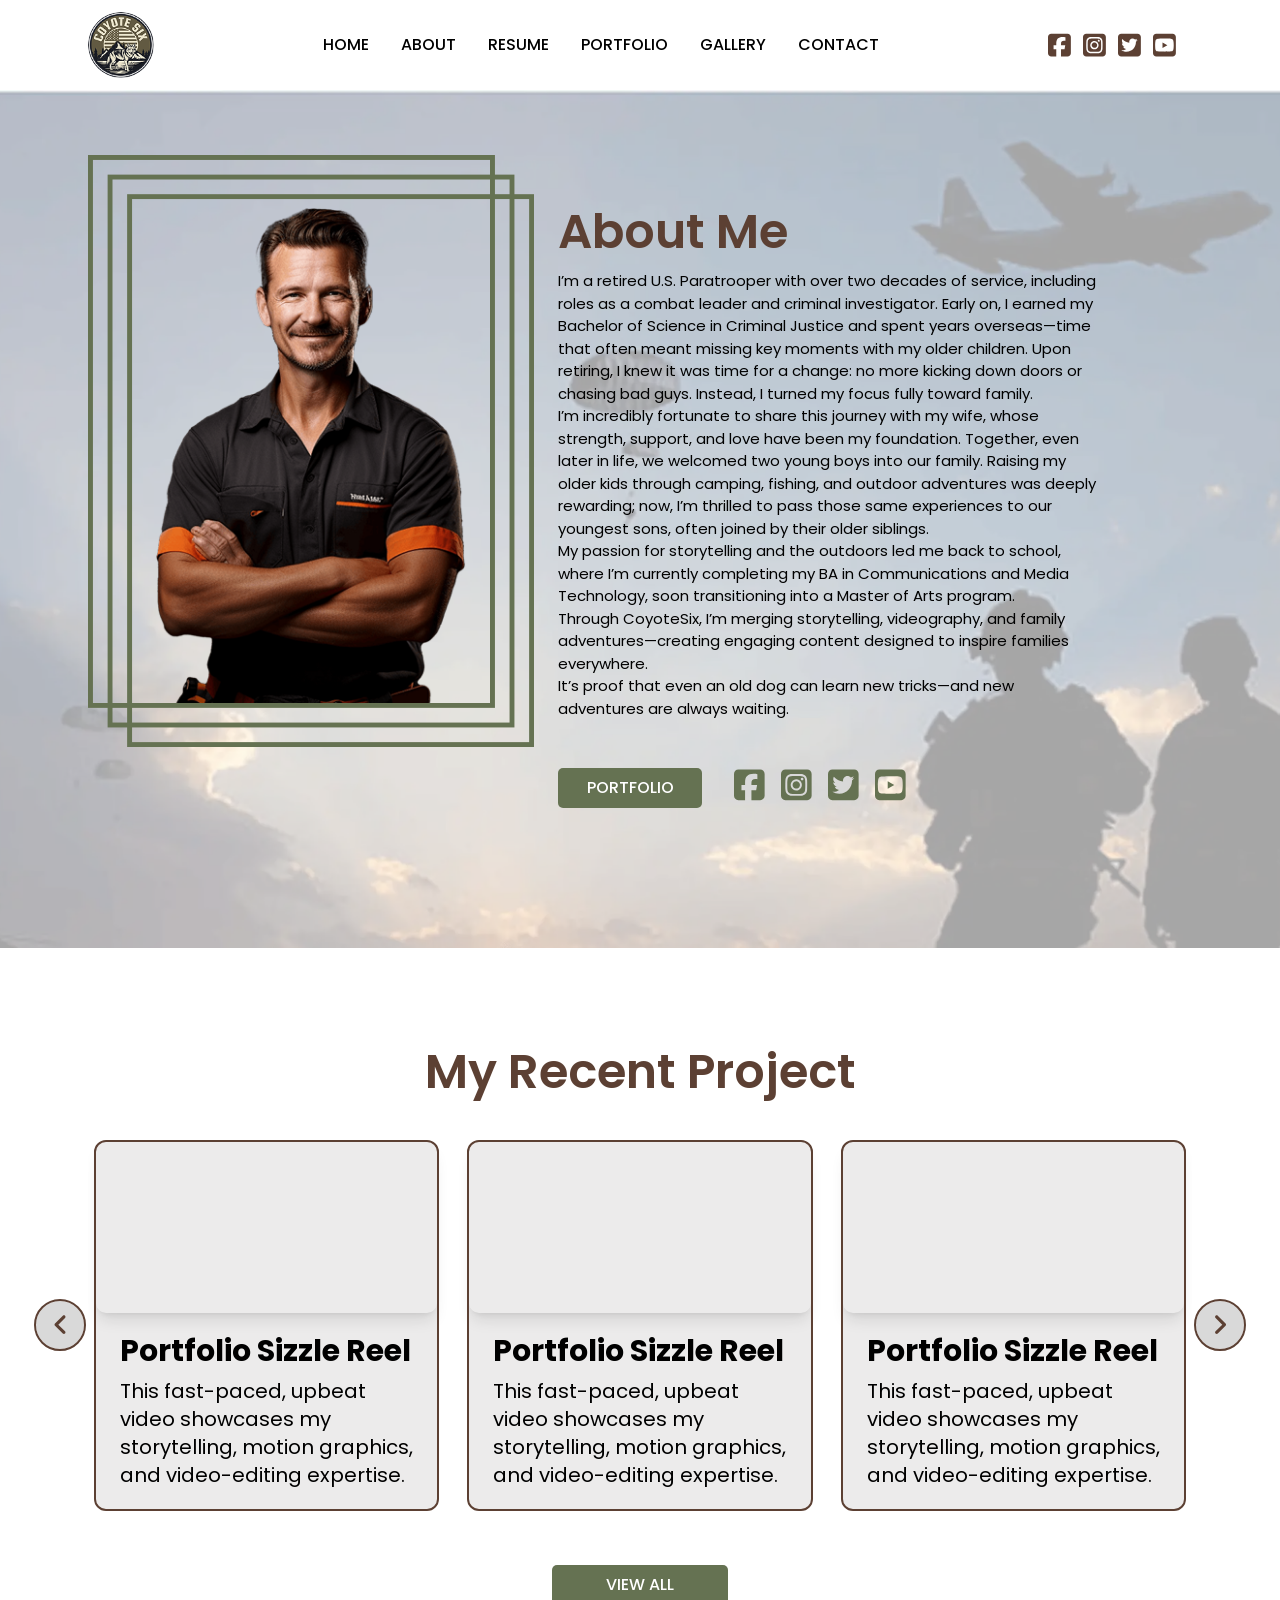
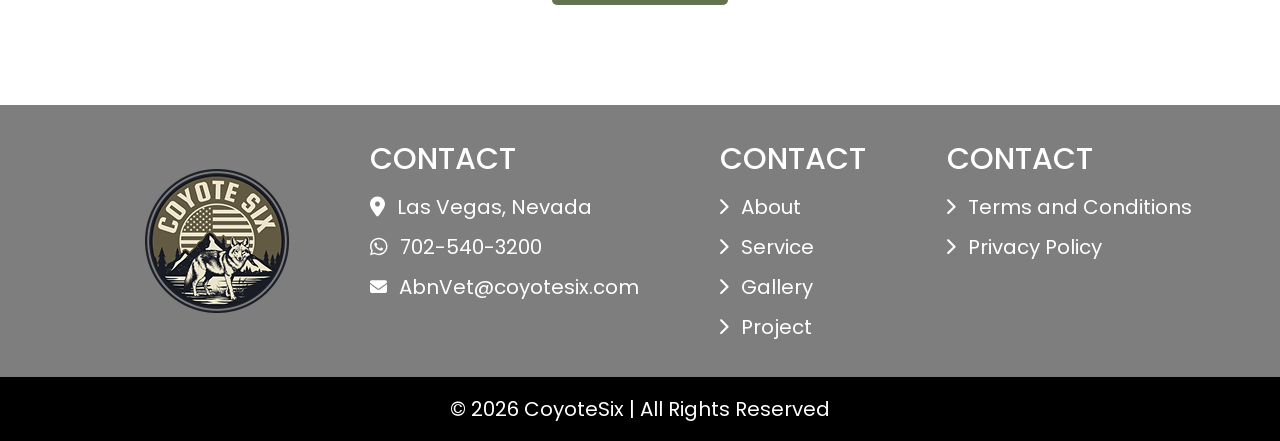
==== src/about.html @ 7cf1e0df "first commit" ====
<!DOCTYPE html>
<html lang="en" data-theme="light" class="scroll-smooth">
  <head>
    <meta charset="UTF-8" />
    <meta name="viewport" content="width=device-width, initial-scale=1.0" />
    <title>CoyoteSix | About Us</title>
    <link rel="shortcut icon" href="./img/favicon.ico" type="image/x-icon" />

    <!-- google font  -->
    <link rel="preconnect" href="https://fonts.googleapis.com" />
    <link rel="preconnect" href="https://fonts.gstatic.com" crossorigin />
    <link
      href="https://fonts.googleapis.com/css2?family=Poppins:ital,wght@0,100;0,200;0,300;0,400;0,500;0,600;0,700;0,800;0,900;1,100;1,200;1,300;1,400;1,500;1,600;1,700;1,800;1,900&display=swap"
      rel="stylesheet"
    />
    <!-- Swiper CSS -->
    <link
      rel="stylesheet"
      href="https://cdn.jsdelivr.net/npm/swiper@11/swiper-bundle.min.css"
    />
    <link rel="stylesheet" href="./css/style.min.css" />
  </head>

  <body class="font-poppins text-black">
    <!-- header start -->
    <header class="bg-white/10">
      <nav
        class="container mx-auto flex items-center justify-between px-4 lg:px-12 py-3"
      >
        <!-- Logo -->
        <a href="./index.html" class="flex-shrink-0">
          <img
            src="./img/header-logo.png"
            alt="Logo"
            class="max-w-14 max-h-14 md:max-h-16.5 md:max-w-16.5 rounded-full"
          />
        </a>

        <!-- Navigation Links -->
        <div id="nav-links" class="hidden md:flex space-x-8">
          <a
            href="./index.html"
            class="text-black hover:text-primary font-medium uppercase"
            >Home</a
          >
          <a
            href="./about.html"
            class="text-black hover:text-primary font-medium uppercase"
            >About</a
          >
          <a
            href="./resume.html"
            class="text-black hover:text-primary font-medium uppercase"
            >Resume</a
          >
          <a
            href="./portfolio.html"
            class="text-black hover:text-primary font-medium uppercase"
            >Portfolio</a
          >
          <a
            href="#"
            class="text-black hover:text-primary font-medium uppercase"
            >Gallery</a
          >
          <a
            href="./contact.html"
            class="text-black hover:text-primary font-medium uppercase"
            >Contact</a
          >
        </div>

        <!-- Social Icons + Hamburger -->
        <div class="flex items-center space-x-4">
          <!-- Social Icons (hidden on mobile) -->
          <div class="hidden md:flex space-x-3">
            <a href="#" class="hover:animate-bounce-top">
              <img
                src="./img/facebook-header.svg"
                alt="Facebook"
                class="w-[23px]"
              />
            </a>
            <a href="#" class="hover:animate-bounce-top">
              <img
                src="./img/instagram-header.svg"
                alt="Instagram"
                class="w-[23px]"
              />
            </a>
            <a href="#" class="hover:animate-bounce-top">
              <img
                src="./img/twitter-header.svg"
                alt="Twitter"
                class="w-[23px]"
              />
            </a>
            <a href="#" class="hover:animate-bounce-top">
              <img
                src="./img/youtube-header.svg"
                alt="YouTube"
                class="w-[23px]"
              />
            </a>
          </div>

          <!-- Hamburger Menu Button -->
          <button
            id="hamburger-button"
            class="md:hidden text-gray-700 focus:outline-none"
          >
            <svg
              class="w-7 h-7"
              fill="none"
              stroke="currentColor"
              viewBox="0 0 24 24"
            >
              <path
                stroke-linecap="round"
                stroke-linejoin="round"
                stroke-width="2"
                d="M4 6h16M4 12h16m-7 6h7"
              />
            </svg>
          </button>
        </div>
      </nav>

      <!-- Mobile Menu -->
      <div
        id="mobile-menu"
        class="hidden md:hidden flex flex-col items-center bg-white shadow-md py-4 space-y-4"
      >
        <a
          href="./index.html"
          class="text-black hover:text-primary font-medium uppercase text-base"
          >Home</a
        >
        <a
          href="./about.html"
          class="text-black hover:text-primary font-medium uppercase text-base"
          >About</a
        >
        <a
          href="./resume.html"
          class="text-black hover:text-primary font-medium uppercase text-base"
          >Resume</a
        >
        <a
          href="./portfolio.html"
          class="text-black hover:text-primary font-medium uppercase text-base"
          >Portfolio</a
        >
        <a
          href="#"
          class="text-black hover:text-primary font-medium uppercase text-base"
          >Gallery</a
        >
        <a
          href="./contact.html"
          class="text-black hover:text-primary font-medium uppercase text-base"
          >Contact</a
        >
      </div>
    </header>
    <!-- header end -->
    <main>
      <!-- About me start  -->
      <section
        class="about-bg bg-cover bg-no-repeat bg-bottom relative pt-[118px] lg:pb-[140px] pb-20"
      >
        <div class="container px-4 xl:px-12 mx-auto">
          <div class="grid grid-cols-1 lg:grid-cols-12 lg:gap-6 gap-y-20">
            <div class="col-span-1 lg:col-span-5">
              <div class="text-center relative">
                <img
                  src="./img/user-image-one.png"
                  alt="user-image-one"
                  class="max-w-full mx-auto 2xl:w-auto xl:w-[310px] lg:w-[250px] w-[200px]"
                />
                <div class="absolute left-0 right-0 mx-auto -bottom-[8.5%]">
                  <img
                    src="img/frame.png"
                    alt="frame"
                    class="max-w-full mx-auto lg:w-auto w-[285px]"
                  />
                </div>
              </div>
            </div>
            <div class="col-span-1 lg:col-span-6">
              <div class="">
                <h2 class="text-primary text-3xl md:text-5xl font-semibold">
                  About Me
                </h2>
                <p class="mt-3.5 text-black text-[15px] font-normal">
                  I’m a retired U.S. Paratrooper with over two decades of
                  service, including roles as a combat leader and criminal
                  investigator. Early on, I earned my Bachelor of Science in
                  Criminal Justice and spent years overseas—time that often
                  meant missing key moments with my older children. Upon
                  retiring, I knew it was time for a change: no more kicking
                  down doors or chasing bad guys. Instead, I turned my focus
                  fully toward family. <br />
                  I’m incredibly fortunate to share this journey with my wife,
                  whose strength, support, and love have been my foundation.
                  Together, even later in life, we welcomed two young boys into
                  our family. Raising my older kids through camping, fishing,
                  and outdoor adventures was deeply rewarding; now, I’m thrilled
                  to pass those same experiences to our youngest sons, often
                  joined by their older siblings. <br />
                  My passion for storytelling and the outdoors led me back to
                  school, where I’m currently completing my BA in Communications
                  and Media Technology, soon transitioning into a Master of Arts
                  program. Through CoyoteSix, I’m merging storytelling,
                  videography, and family adventures—creating engaging content
                  designed to inspire families everywhere. <br />
                  It’s proof that even an old dog can learn new tricks—and new
                  adventures are always waiting.
                </p>
                <div class="flex flex-row flex-wrap gap-8 items-center mt-12">
                  <a
                    href=""
                    class="w-36 max-w-auto bg-secondary rounded-[5px] px-4 py-2 text-white text-base font-medium uppercase text-center hover:shadow-[5px_5px_10px_0px_rgba(0,0,0,0.10)] hover:translate-y-0.5 transform transition-all duration-200"
                    >PORTFOLIO</a
                  >
                  <ul class="flex flex-row flex-wrap gap-4">
                    <li>
                      <a
                        href=""
                        target="_blank"
                        class="inline-block hover:translate-y-0.5 transform transition-all duration-200 hover:shadow-[5px_5px_10px_0px_rgba(0,0,0,0.10)]"
                        ><img
                          src="./img/facebook.svg"
                          alt="facebook"
                          class="max-w-full"
                      /></a>
                    </li>
                    <li>
                      <a
                        href="https://www.instagram.com/coyotesixmedia/"
                        target="_blank"
                        class="inline-block hover:translate-y-0.5 transform transition-all duration-200 hover:shadow-[5px_5px_10px_0px_rgba(0,0,0,0.10)]"
                        ><img
                          src="./img/instagram.svg"
                          alt="instagram"
                          class="max-w-full"
                      /></a>
                    </li>
                    <li>
                      <a
                        href=""
                        target="_blank"
                        class="inline-block hover:translate-y-0.5 transform transition-all duration-200 hover:shadow-[5px_5px_10px_0px_rgba(0,0,0,0.10)]"
                        ><img
                          src="./img/twitter.svg"
                          alt="twitter"
                          class="max-w-full"
                      /></a>
                    </li>
                    <li>
                      <a
                        href="https://www.youtube.com/@CoyoteSix"
                        target="_blank"
                        class="inline-block hover:translate-y-0.5 transform transition-all duration-200 hover:shadow-[5px_5px_10px_0px_rgba(0,0,0,0.10)]"
                        ><img
                          src="./img/youtube.svg"
                          alt="youtube"
                          class="max-w-full"
                      /></a>
                    </li>
                  </ul>
                </div>
              </div>
            </div>
          </div>
        </div>
      </section>
      <!-- About me end -->
      <!-- Portfolio start  -->
      <section class="Portfolio md:py-[100px] py-20">
        <div class="container mx-auto px-4 xl:px-12">
          <div class="text-center">
            <h2
              class="text-primary text-3xl md:text-5xl font-semibold text-center"
            >
              My Recent Project
            </h2>
          </div>

          <!-- Swiper Container -->
          <div class="relative w-full mx-auto mt-9.5">
            <!-- Custom Navigation Buttons -->
            <div
              class="absolute top-1/2 -translate-y-1/2 -left-3 md:-left-13 sm:-left-16 z-10 w-12 h-12 flex items-center justify-center rounded-full bg-[#D9D9D9] outline-2 outline-primary cursor-pointer transition-all transform hover:-translate-y-[calc(50%+3px)]"
              role="button"
              aria-label="Previous slide"
              id="custom-prev-button"
            >
              <img src="./img/left-arrow.svg" alt="arrow" />
            </div>
            <div
              class="absolute top-1/2 -translate-y-1/2 -right-3 md:-right-13 sm:-right-16 z-10 w-12 h-12 flex items-center justify-center rounded-full bg-[#D9D9D9] outline-2 outline-primary cursor-pointer transition-all transform hover:-translate-y-[calc(50%+3px)]"
              role="button"
              aria-label="Next slide"
              id="custom-next-button"
            >
              <img src="./img/right-arrow.svg" alt="arrow" />
            </div>
            <!-- Slider Main Container -->
            <div class="swiper">
              <div class="swiper-wrapper">
                <div class="swiper-slide p-2">
                  <div
                    class="bg-stone-700/10 rounded-[10px] outline-2 outline-primary"
                  >
                    <div
                      class="md:aspect-[calc(4*3+1)/6.5] aspect-[calc(4*3+1)/9.5]"
                    >
                      <iframe
                        src="https://www.youtube.com/embed/5kjWh8lBxC4?si=tQDMdbc8UdKEcAkL"
                        title="YouTube video player"
                        frameborder="0"
                        loading="lazy"
                        allow="accelerometer; autoplay; clipboard-write; encrypted-media; gyroscope; picture-in-picture; web-share"
                        referrerpolicy="strict-origin-when-cross-origin"
                        allowfullscreen
                        class="w-full h-full rounded-[10px] shadow-lg"
                      ></iframe>
                    </div>
                    <div class="py-5 px-4 lg:px-6">
                      <h2 class="text-black text-xl md:text-3xl font-bold mb-2">
                        Portfolio Sizzle Reel
                      </h2>
                      <p class="text-black text-base md:text-xl font-normal">
                        This fast-paced, upbeat video showcases my storytelling,
                        motion graphics, and video-editing expertise.
                      </p>
                    </div>
                  </div>
                </div>
                <div class="swiper-slide p-2">
                  <div
                    class="bg-stone-700/10 rounded-[10px] outline-2 outline-primary"
                  >
                    <div
                      class="md:aspect-[calc(4*3+1)/6.5] aspect-[calc(4*3+1)/9.5]"
                    >
                      <iframe
                        src="https://www.youtube.com/embed/5kjWh8lBxC4?si=tQDMdbc8UdKEcAkL"
                        title="YouTube video player"
                        frameborder="0"
                        loading="lazy"
                        allow="accelerometer; autoplay; clipboard-write; encrypted-media; gyroscope; picture-in-picture; web-share"
                        referrerpolicy="strict-origin-when-cross-origin"
                        allowfullscreen
                        class="w-full h-full rounded-[10px] shadow-lg"
                      ></iframe>
                    </div>
                    <div class="py-5 px-4 lg:px-6">
                      <h2 class="text-black text-xl md:text-3xl font-bold mb-2">
                        Portfolio Sizzle Reel
                      </h2>
                      <p class="text-black text-base md:text-xl font-normal">
                        This fast-paced, upbeat video showcases my storytelling,
                        motion graphics, and video-editing expertise.
                      </p>
                    </div>
                  </div>
                </div>
                <div class="swiper-slide p-2">
                  <div
                    class="bg-stone-700/10 rounded-[10px] outline-2 outline-primary"
                  >
                    <div
                      class="md:aspect-[calc(4*3+1)/6.5] aspect-[calc(4*3+1)/9.5]"
                    >
                      <iframe
                        src="https://www.youtube.com/embed/5kjWh8lBxC4?si=tQDMdbc8UdKEcAkL"
                        title="YouTube video player"
                        frameborder="0"
                        loading="lazy"
                        allow="accelerometer; autoplay; clipboard-write; encrypted-media; gyroscope; picture-in-picture; web-share"
                        referrerpolicy="strict-origin-when-cross-origin"
                        allowfullscreen
                        class="w-full h-full rounded-[10px] shadow-lg"
                      ></iframe>
                    </div>
                    <div class="py-5 px-4 lg:px-6">
                      <h2 class="text-black text-xl md:text-3xl font-bold mb-2">
                        Portfolio Sizzle Reel
                      </h2>
                      <p class="text-black text-base md:text-xl font-normal">
                        This fast-paced, upbeat video showcases my storytelling,
                        motion graphics, and video-editing expertise.
                      </p>
                    </div>
                  </div>
                </div>
                <div class="swiper-slide p-2">
                  <div
                    class="bg-stone-700/10 rounded-[10px] outline-2 outline-primary"
                  >
                    <div
                      class="md:aspect-[calc(4*3+1)/6.5] aspect-[calc(4*3+1)/9.5]"
                    >
                      <iframe
                        src="https://www.youtube.com/embed/5kjWh8lBxC4?si=tQDMdbc8UdKEcAkL"
                        title="YouTube video player"
                        frameborder="0"
                        loading="lazy"
                        allow="accelerometer; autoplay; clipboard-write; encrypted-media; gyroscope; picture-in-picture; web-share"
                        referrerpolicy="strict-origin-when-cross-origin"
                        allowfullscreen
                        class="w-full h-full rounded-[10px] shadow-lg"
                      ></iframe>
                    </div>
                    <div class="py-5 px-4 lg:px-6">
                      <h2 class="text-black text-xl md:text-3xl font-bold mb-2">
                        Portfolio Sizzle Reel
                      </h2>
                      <p class="text-black text-base md:text-xl font-normal">
                        This fast-paced, upbeat video showcases my storytelling,
                        motion graphics, and video-editing expertise.
                      </p>
                    </div>
                  </div>
                </div>
              </div>
            </div>
          </div>

          <div class="text-center mt-12">
            <a
              href="https://www.youtube.com/@CoyoteSix"
              target="_blank"
              class="w-44 max-w-auto bg-secondary rounded-[5px] px-4 py-2 text-white text-base font-medium uppercase text-center inline-block hover:shadow-[5px_5px_10px_0px_rgba(0,0,0,0.10)] hover:translate-y-0.5 transform transition-all duration-200"
              >View All</a
            >
          </div>
        </div>
      </section>
      <!-- Portfolio end -->
    </main>
    <footer class="bg-[#7E7E7E]">
      <div class="container mx-auto px-4 xl:px-12 py-9">
        <div class="grid grid-cols-1 lg:grid-cols-12 md:gap-6 gap-y-10">
          <div
            class="col-span-1 lg:col-span-3 flex items-center flex-wrap justify-center"
          >
            <img
              src="./img/footer-logo.png"
              alt="footer-logo"
              class="max-w-full"
            />
          </div>
          <div
            class="col-span-1 lg:col-span-9 flex md:flex-row flex-col flex-wrap justify-between items-start md:gap-4 gap-y-10"
          >
            <!-- single item start  -->
            <div class="">
              <h4 class="text-white md:text-3xl text-xl font-medium">
                CONTACT
              </h4>
              <ul class="flex flex-col gap-3 mt-4">
                <li class="">
                  <a
                    href=""
                    class="flex flex-row gap-3 items-center text-white text-base md:text-xl font-normal group"
                  >
                    <img
                      src="./img/location.svg"
                      alt="phone"
                      class="max-w-full"
                    />
                    <span class="group-hover:underline">Las Vegas, Nevada</span>
                  </a>
                </li>

                <li>
                  <a
                    href="tel:702-540-3200"
                    class="flex flex-row gap-3 items-center text-white text-base md:text-xl font-normal group"
                  >
                    <img
                      src="./img/whatsapp.svg"
                      alt="phone"
                      class="max-w-full"
                    />
                    <span class="group-hover:underline">702-540-3200</span>
                  </a>
                </li>
                <li>
                  <a
                    href="mailto:AbnVet@coyotesix.com"
                    class="flex flex-row gap-3 items-center text-white text-base md:text-xl font-normal group"
                  >
                    <img src="./img/email.svg" alt="phone" class="max-w-full" />
                    <span class="group-hover:underline"
                      >AbnVet@coyotesix.com</span
                    >
                  </a>
                </li>
              </ul>
            </div>
            <!-- single item end  -->

            <!-- single item start  -->
            <div class="">
              <h4 class="text-white md:text-3xl text-xl font-medium">
                CONTACT
              </h4>
              <ul class="flex flex-col gap-3 mt-4">
                <li class="">
                  <a
                    href=""
                    class="flex flex-row gap-3 items-center text-white text-base md:text-xl font-normal group"
                  >
                    <img src="./img/arrow.svg" alt="phone" class="max-w-full" />
                    <span class="group-hover:underline">About</span>
                  </a>
                </li>
                <li class="">
                  <a
                    href=""
                    class="flex flex-row gap-3 items-center text-white text-base md:text-xl font-normal group"
                  >
                    <img src="./img/arrow.svg" alt="phone" class="max-w-full" />
                    <span class="group-hover:underline">Service</span>
                  </a>
                </li>
                <li class="">
                  <a
                    href=""
                    class="flex flex-row gap-3 items-center text-white text-base md:text-xl font-normal group"
                  >
                    <img src="./img/arrow.svg" alt="phone" class="max-w-full" />
                    <span class="group-hover:underline">Gallery</span>
                  </a>
                </li>
                <li class="">
                  <a
                    href=""
                    class="flex flex-row gap-3 items-center text-white text-base md:text-xl font-normal group"
                  >
                    <img src="./img/arrow.svg" alt="phone" class="max-w-full" />
                    <span class="group-hover:underline">Project</span>
                  </a>
                </li>
              </ul>
            </div>
            <!-- single item end  -->
            <!-- single item start  -->
            <div class="">
              <h4 class="text-white md:text-3xl text-xl font-medium">
                CONTACT
              </h4>
              <ul class="flex flex-col gap-3 mt-4">
                <li class="">
                  <a
                    href=""
                    class="flex flex-row gap-3 items-center text-white text-base md:text-xl font-normal group"
                  >
                    <img src="./img/arrow.svg" alt="phone" class="max-w-full" />
                    <span class="group-hover:underline"
                      >Terms and Conditions</span
                    >
                  </a>
                </li>
                <li class="">
                  <a
                    href=""
                    class="flex flex-row gap-3 items-center text-white text-base md:text-xl font-normal group"
                  >
                    <img src="./img/arrow.svg" alt="phone" class="max-w-full" />
                    <span class="group-hover:underline">Privacy Policy</span>
                  </a>
                </li>
              </ul>
            </div>
            <!-- single item end  -->
          </div>
        </div>
      </div>
      <!-- copyright  -->
      <div class="text-center py-[18px] bg-black">
        <p class="text-white md:text-xl text-base font-normal">
          © <span id="year"></span> CoyoteSix | All Rights Reserved
        </p>
      </div>
    </footer>
    <!-- Swiper JS -->
    <script src="https://cdn.jsdelivr.net/npm/swiper@11/swiper-bundle.min.js"></script>
    <script>
      // Initialize Swiper
      const swiper = new Swiper(".swiper", {
        loop: true,
        autoplay: {
          delay: 2500,
          disableOnInteraction: false,
        },
        spaceBetween: 16,
        navigation: {
          nextEl: "#custom-next-button",
          prevEl: "#custom-prev-button",
        },
        breakpoints: {
          480: { slidesPerView: 1, spaceBetween: 10 },
          768: { slidesPerView: 2, spaceBetween: 12 },
          1024: { slidesPerView: 3, spaceBetween: 16 },
        },
      });
    </script>
    <script src="./js/index.js"></script>
  </body>
</html>
---- src/css/style.min.css ----
/*! tailwindcss v4.0.0 | MIT License | https://tailwindcss.com */
@layer theme{:root{--font-sans:ui-sans-serif,system-ui,sans-serif,"Apple Color Emoji","Segoe UI Emoji","Segoe UI Symbol","Noto Color Emoji";--font-serif:ui-serif,Georgia,Cambria,"Times New Roman",Times,serif;--font-mono:ui-monospace,SFMono-Regular,Menlo,Monaco,Consolas,"Liberation Mono","Courier New",monospace;--color-red-50:oklch(.971 .013 17.38);--color-red-100:oklch(.936 .032 17.717);--color-red-200:oklch(.885 .062 18.334);--color-red-300:oklch(.808 .114 19.571);--color-red-400:oklch(.704 .191 22.216);--color-red-500:oklch(.637 .237 25.331);--color-red-600:oklch(.577 .245 27.325);--color-red-700:oklch(.505 .213 27.518);--color-red-800:oklch(.444 .177 26.899);--color-red-900:oklch(.396 .141 25.723);--color-red-950:oklch(.258 .092 26.042);--color-orange-50:oklch(.98 .016 73.684);--color-orange-100:oklch(.954 .038 75.164);--color-orange-200:oklch(.901 .076 70.697);--color-orange-300:oklch(.837 .128 66.29);--color-orange-400:oklch(.75 .183 55.934);--color-orange-500:oklch(.705 .213 47.604);--color-orange-600:oklch(.646 .222 41.116);--color-orange-700:oklch(.553 .195 38.402);--color-orange-800:oklch(.47 .157 37.304);--color-orange-900:oklch(.408 .123 38.172);--color-orange-950:oklch(.266 .079 36.259);--color-amber-50:oklch(.987 .022 95.277);--color-amber-100:oklch(.962 .059 95.617);--color-amber-200:oklch(.924 .12 95.746);--color-amber-300:oklch(.879 .169 91.605);--color-amber-400:oklch(.828 .189 84.429);--color-amber-500:oklch(.769 .188 70.08);--color-amber-600:oklch(.666 .179 58.318);--color-amber-700:oklch(.555 .163 48.998);--color-amber-800:oklch(.473 .137 46.201);--color-amber-900:oklch(.414 .112 45.904);--color-amber-950:oklch(.279 .077 45.635);--color-yellow-50:oklch(.987 .026 102.212);--color-yellow-100:oklch(.973 .071 103.193);--color-yellow-200:oklch(.945 .129 101.54);--color-yellow-300:oklch(.905 .182 98.111);--color-yellow-400:oklch(.852 .199 91.936);--color-yellow-500:oklch(.795 .184 86.047);--color-yellow-600:oklch(.681 .162 75.834);--color-yellow-700:oklch(.554 .135 66.442);--color-yellow-800:oklch(.476 .114 61.907);--color-yellow-900:oklch(.421 .095 57.708);--color-yellow-950:oklch(.286 .066 53.813);--color-lime-50:oklch(.986 .031 120.757);--color-lime-100:oklch(.967 .067 122.328);--color-lime-200:oklch(.938 .127 124.321);--color-lime-300:oklch(.897 .196 126.665);--color-lime-400:oklch(.841 .238 128.85);--color-lime-500:oklch(.768 .233 130.85);--color-lime-600:oklch(.648 .2 131.684);--color-lime-700:oklch(.532 .157 131.589);--color-lime-800:oklch(.453 .124 130.933);--color-lime-900:oklch(.405 .101 131.063);--color-lime-950:oklch(.274 .072 132.109);--color-green-50:oklch(.982 .018 155.826);--color-green-100:oklch(.962 .044 156.743);--color-green-200:oklch(.925 .084 155.995);--color-green-300:oklch(.871 .15 154.449);--color-green-400:oklch(.792 .209 151.711);--color-green-500:oklch(.723 .219 149.579);--color-green-600:oklch(.627 .194 149.214);--color-green-700:oklch(.527 .154 150.069);--color-green-800:oklch(.448 .119 151.328);--color-green-900:oklch(.393 .095 152.535);--color-green-950:oklch(.266 .065 152.934);--color-emerald-50:oklch(.979 .021 166.113);--color-emerald-100:oklch(.95 .052 163.051);--color-emerald-200:oklch(.905 .093 164.15);--color-emerald-300:oklch(.845 .143 164.978);--color-emerald-400:oklch(.765 .177 163.223);--color-emerald-500:oklch(.696 .17 162.48);--color-emerald-600:oklch(.596 .145 163.225);--color-emerald-700:oklch(.508 .118 165.612);--color-emerald-800:oklch(.432 .095 166.913);--color-emerald-900:oklch(.378 .077 168.94);--color-emerald-950:oklch(.262 .051 172.552);--color-teal-50:oklch(.984 .014 180.72);--color-teal-100:oklch(.953 .051 180.801);--color-teal-200:oklch(.91 .096 180.426);--color-teal-300:oklch(.855 .138 181.071);--color-teal-400:oklch(.777 .152 181.912);--color-teal-500:oklch(.704 .14 182.503);--color-teal-600:oklch(.6 .118 184.704);--color-teal-700:oklch(.511 .096 186.391);--color-teal-800:oklch(.437 .078 188.216);--color-teal-900:oklch(.386 .063 188.416);--color-teal-950:oklch(.277 .046 192.524);--color-cyan-50:oklch(.984 .019 200.873);--color-cyan-100:oklch(.956 .045 203.388);--color-cyan-200:oklch(.917 .08 205.041);--color-cyan-300:oklch(.865 .127 207.078);--color-cyan-400:oklch(.789 .154 211.53);--color-cyan-500:oklch(.715 .143 215.221);--color-cyan-600:oklch(.609 .126 221.723);--color-cyan-700:oklch(.52 .105 223.128);--color-cyan-800:oklch(.45 .085 224.283);--color-cyan-900:oklch(.398 .07 227.392);--color-cyan-950:oklch(.302 .056 229.695);--color-sky-50:oklch(.977 .013 236.62);--color-sky-100:oklch(.951 .026 236.824);--color-sky-200:oklch(.901 .058 230.902);--color-sky-300:oklch(.828 .111 230.318);--color-sky-400:oklch(.746 .16 232.661);--color-sky-500:oklch(.685 .169 237.323);--color-sky-600:oklch(.588 .158 241.966);--color-sky-700:oklch(.5 .134 242.749);--color-sky-800:oklch(.443 .11 240.79);--color-sky-900:oklch(.391 .09 240.876);--color-sky-950:oklch(.293 .066 243.157);--color-blue-50:oklch(.97 .014 254.604);--color-blue-100:oklch(.932 .032 255.585);--color-blue-200:oklch(.882 .059 254.128);--color-blue-300:oklch(.809 .105 251.813);--color-blue-400:oklch(.707 .165 254.624);--color-blue-500:oklch(.623 .214 259.815);--color-blue-600:oklch(.546 .245 262.881);--color-blue-700:oklch(.488 .243 264.376);--color-blue-800:oklch(.424 .199 265.638);--color-blue-900:oklch(.379 .146 265.522);--color-blue-950:oklch(.282 .091 267.935);--color-indigo-50:oklch(.962 .018 272.314);--color-indigo-100:oklch(.93 .034 272.788);--color-indigo-200:oklch(.87 .065 274.039);--color-indigo-300:oklch(.785 .115 274.713);--color-indigo-400:oklch(.673 .182 276.935);--color-indigo-500:oklch(.585 .233 277.117);--color-indigo-600:oklch(.511 .262 276.966);--color-indigo-700:oklch(.457 .24 277.023);--color-indigo-800:oklch(.398 .195 277.366);--color-indigo-900:oklch(.359 .144 278.697);--color-indigo-950:oklch(.257 .09 281.288);--color-violet-50:oklch(.969 .016 293.756);--color-violet-100:oklch(.943 .029 294.588);--color-violet-200:oklch(.894 .057 293.283);--color-violet-300:oklch(.811 .111 293.571);--color-violet-400:oklch(.702 .183 293.541);--color-violet-500:oklch(.606 .25 292.717);--color-violet-600:oklch(.541 .281 293.009);--color-violet-700:oklch(.491 .27 292.581);--color-violet-800:oklch(.432 .232 292.759);--color-violet-900:oklch(.38 .189 293.745);--color-violet-950:oklch(.283 .141 291.089);--color-purple-50:oklch(.977 .014 308.299);--color-purple-100:oklch(.946 .033 307.174);--color-purple-200:oklch(.902 .063 306.703);--color-purple-300:oklch(.827 .119 306.383);--color-purple-400:oklch(.714 .203 305.504);--color-purple-500:oklch(.627 .265 303.9);--color-purple-600:oklch(.558 .288 302.321);--color-purple-700:oklch(.496 .265 301.924);--color-purple-800:oklch(.438 .218 303.724);--color-purple-900:oklch(.381 .176 304.987);--color-purple-950:oklch(.291 .149 302.717);--color-fuchsia-50:oklch(.977 .017 320.058);--color-fuchsia-100:oklch(.952 .037 318.852);--color-fuchsia-200:oklch(.903 .076 319.62);--color-fuchsia-300:oklch(.833 .145 321.434);--color-fuchsia-400:oklch(.74 .238 322.16);--color-fuchsia-500:oklch(.667 .295 322.15);--color-fuchsia-600:oklch(.591 .293 322.896);--color-fuchsia-700:oklch(.518 .253 323.949);--color-fuchsia-800:oklch(.452 .211 324.591);--color-fuchsia-900:oklch(.401 .17 325.612);--color-fuchsia-950:oklch(.293 .136 325.661);--color-pink-50:oklch(.971 .014 343.198);--color-pink-100:oklch(.948 .028 342.258);--color-pink-200:oklch(.899 .061 343.231);--color-pink-300:oklch(.823 .12 346.018);--color-pink-400:oklch(.718 .202 349.761);--color-pink-500:oklch(.656 .241 354.308);--color-pink-600:oklch(.592 .249 .584);--color-pink-700:oklch(.525 .223 3.958);--color-pink-800:oklch(.459 .187 3.815);--color-pink-900:oklch(.408 .153 2.432);--color-pink-950:oklch(.284 .109 3.907);--color-rose-50:oklch(.969 .015 12.422);--color-rose-100:oklch(.941 .03 12.58);--color-rose-200:oklch(.892 .058 10.001);--color-rose-300:oklch(.81 .117 11.638);--color-rose-400:oklch(.712 .194 13.428);--color-rose-500:oklch(.645 .246 16.439);--color-rose-600:oklch(.586 .253 17.585);--color-rose-700:oklch(.514 .222 16.935);--color-rose-800:oklch(.455 .188 13.697);--color-rose-900:oklch(.41 .159 10.272);--color-rose-950:oklch(.271 .105 12.094);--color-slate-50:oklch(.984 .003 247.858);--color-slate-100:oklch(.968 .007 247.896);--color-slate-200:oklch(.929 .013 255.508);--color-slate-300:oklch(.869 .022 252.894);--color-slate-400:oklch(.704 .04 256.788);--color-slate-500:oklch(.554 .046 257.417);--color-slate-600:oklch(.446 .043 257.281);--color-slate-700:oklch(.372 .044 257.287);--color-slate-800:oklch(.279 .041 260.031);--color-slate-900:oklch(.208 .042 265.755);--color-slate-950:oklch(.129 .042 264.695);--color-gray-50:oklch(.985 .002 247.839);--color-gray-100:oklch(.967 .003 264.542);--color-gray-200:oklch(.928 .006 264.531);--color-gray-300:oklch(.872 .01 258.338);--color-gray-400:oklch(.707 .022 261.325);--color-gray-500:oklch(.551 .027 264.364);--color-gray-600:oklch(.446 .03 256.802);--color-gray-700:oklch(.373 .034 259.733);--color-gray-800:oklch(.278 .033 256.848);--color-gray-900:oklch(.21 .034 264.665);--color-gray-950:oklch(.13 .028 261.692);--color-zinc-50:oklch(.985 0 0);--color-zinc-100:oklch(.967 .001 286.375);--color-zinc-200:oklch(.92 .004 286.32);--color-zinc-300:oklch(.871 .006 286.286);--color-zinc-400:oklch(.705 .015 286.067);--color-zinc-500:oklch(.552 .016 285.938);--color-zinc-600:oklch(.442 .017 285.786);--color-zinc-700:oklch(.37 .013 285.805);--color-zinc-800:oklch(.274 .006 286.033);--color-zinc-900:oklch(.21 .006 285.885);--color-zinc-950:oklch(.141 .005 285.823);--color-neutral-50:oklch(.985 0 0);--color-neutral-100:oklch(.97 0 0);--color-neutral-200:oklch(.922 0 0);--color-neutral-300:oklch(.87 0 0);--color-neutral-400:oklch(.708 0 0);--color-neutral-500:oklch(.556 0 0);--color-neutral-600:oklch(.439 0 0);--color-neutral-700:oklch(.371 0 0);--color-neutral-800:oklch(.269 0 0);--color-neutral-900:oklch(.205 0 0);--color-neutral-950:oklch(.145 0 0);--color-stone-50:oklch(.985 .001 106.423);--color-stone-100:oklch(.97 .001 106.424);--color-stone-200:oklch(.923 .003 48.717);--color-stone-300:oklch(.869 .005 56.366);--color-stone-400:oklch(.709 .01 56.259);--color-stone-500:oklch(.553 .013 58.071);--color-stone-600:oklch(.444 .011 73.639);--color-stone-700:oklch(.374 .01 67.558);--color-stone-800:oklch(.268 .007 34.298);--color-stone-900:oklch(.216 .006 56.043);--color-stone-950:oklch(.147 .004 49.25);--color-black:#000;--color-white:#fff;--spacing:.25rem;--container-3xs:16rem;--container-2xs:18rem;--container-xs:20rem;--container-sm:24rem;--container-md:28rem;--container-lg:32rem;--container-xl:36rem;--container-2xl:42rem;--container-3xl:48rem;--container-4xl:56rem;--container-5xl:64rem;--container-6xl:72rem;--container-7xl:80rem;--text-xs:.75rem;--text-xs--line-height:calc(1/.75);--text-sm:.875rem;--text-sm--line-height:calc(1.25/.875);--text-base:1rem;--text-base--line-height:calc(1.5/1);--text-lg:1.125rem;--text-lg--line-height:calc(1.75/1.125);--text-xl:1.25rem;--text-xl--line-height:calc(1.75/1.25);--text-2xl:1.5rem;--text-2xl--line-height:calc(2/1.5);--text-3xl:1.875rem;--text-3xl--line-height:calc(2.25/1.875);--text-4xl:2.25rem;--text-4xl--line-height:calc(2.5/2.25);--text-5xl:3rem;--text-5xl--line-height:1;--text-6xl:3.75rem;--text-6xl--line-height:1;--text-7xl:4.5rem;--text-7xl--line-height:1;--text-8xl:6rem;--text-8xl--line-height:1;--text-9xl:8rem;--text-9xl--line-height:1;--font-weight-thin:100;--font-weight-extralight:200;--font-weight-light:300;--font-weight-normal:400;--font-weight-medium:500;--font-weight-semibold:600;--font-weight-bold:700;--font-weight-extrabold:800;--font-weight-black:900;--tracking-tighter:-.05em;--tracking-tight:-.025em;--tracking-normal:0em;--tracking-wide:.025em;--tracking-wider:.05em;--tracking-widest:.1em;--leading-tight:1.25;--leading-snug:1.375;--leading-normal:1.5;--leading-relaxed:1.625;--leading-loose:2;--radius-xs:.125rem;--radius-sm:.25rem;--radius-md:.375rem;--radius-lg:.5rem;--radius-xl:.75rem;--radius-2xl:1rem;--radius-3xl:1.5rem;--radius-4xl:2rem;--shadow-2xs:0 1px #0000000d;--shadow-xs:0 1px 2px 0 #0000000d;--shadow-sm:0 1px 3px 0 #0000001a,0 1px 2px -1px #0000001a;--shadow-md:0 4px 6px -1px #0000001a,0 2px 4px -2px #0000001a;--shadow-lg:0 10px 15px -3px #0000001a,0 4px 6px -4px #0000001a;--shadow-xl:0 20px 25px -5px #0000001a,0 8px 10px -6px #0000001a;--shadow-2xl:0 25px 50px -12px #00000040;--inset-shadow-2xs:inset 0 1px #0000000d;--inset-shadow-xs:inset 0 1px 1px #0000000d;--inset-shadow-sm:inset 0 2px 4px #0000000d;--drop-shadow-xs:0 1px 1px #0000000d;--drop-shadow-sm:0 1px 2px #00000026;--drop-shadow-md:0 3px 3px #0000001f;--drop-shadow-lg:0 4px 4px #00000026;--drop-shadow-xl:0 9px 7px #0000001a;--drop-shadow-2xl:0 25px 25px #00000026;--ease-in:cubic-bezier(.4,0,1,1);--ease-out:cubic-bezier(0,0,.2,1);--ease-in-out:cubic-bezier(.4,0,.2,1);--animate-spin:spin 1s linear infinite;--animate-ping:ping 1s cubic-bezier(0,0,.2,1)infinite;--animate-pulse:pulse 2s cubic-bezier(.4,0,.6,1)infinite;--animate-bounce:bounce 1s infinite;--blur-xs:4px;--blur-sm:8px;--blur-md:12px;--blur-lg:16px;--blur-xl:24px;--blur-2xl:40px;--blur-3xl:64px;--perspective-dramatic:100px;--perspective-near:300px;--perspective-normal:500px;--perspective-midrange:800px;--perspective-distant:1200px;--aspect-video:16/9;--default-transition-duration:.15s;--default-transition-timing-function:cubic-bezier(.4,0,.2,1);--default-font-family:var(--font-sans);--default-font-feature-settings:var(--font-sans--font-feature-settings);--default-font-variation-settings:var(--font-sans--font-variation-settings);--default-mono-font-family:var(--font-mono);--default-mono-font-feature-settings:var(--font-mono--font-feature-settings);--default-mono-font-variation-settings:var(--font-mono--font-variation-settings);--font-poppins:"Poppins",sans-serif;--color-primary:#5c4033;--color-secondary:#657252;--color-accent:#191c24;--breakpoint-sm:576px;--breakpoint-md:768px;--breakpoint-lg:992px;--breakpoint-xl:1200px;--breakpoint-2xl:1400px;--breakpoint-3xl:1536px}}@layer base{*,:after,:before,::backdrop{box-sizing:border-box;border:0 solid;margin:0;padding:0}::file-selector-button{box-sizing:border-box;border:0 solid;margin:0;padding:0}html,:host{-webkit-text-size-adjust:100%;tab-size:4;line-height:1.5;font-family:var(--default-font-family,ui-sans-serif,system-ui,sans-serif,"Apple Color Emoji","Segoe UI Emoji","Segoe UI Symbol","Noto Color Emoji");font-feature-settings:var(--default-font-feature-settings,normal);font-variation-settings:var(--default-font-variation-settings,normal);-webkit-tap-highlight-color:transparent}body{line-height:inherit}hr{height:0;color:inherit;border-top-width:1px}abbr:where([title]){-webkit-text-decoration:underline dotted;text-decoration:underline dotted}h1,h2,h3,h4,h5,h6{font-size:inherit;font-weight:inherit}a{color:inherit;-webkit-text-decoration:inherit;-webkit-text-decoration:inherit;-webkit-text-decoration:inherit;text-decoration:inherit}b,strong{font-weight:bolder}code,kbd,samp,pre{font-family:var(--default-mono-font-family,ui-monospace,SFMono-Regular,Menlo,Monaco,Consolas,"Liberation Mono","Courier New",monospace);font-feature-settings:var(--default-mono-font-feature-settings,normal);font-variation-settings:var(--default-mono-font-variation-settings,normal);font-size:1em}small{font-size:80%}sub,sup{vertical-align:baseline;font-size:75%;line-height:0;position:relative}sub{bottom:-.25em}sup{top:-.5em}table{text-indent:0;border-color:inherit;border-collapse:collapse}:-moz-focusring{outline:auto}progress{vertical-align:baseline}summary{display:list-item}ol,ul,menu{list-style:none}img,svg,video,canvas,audio,iframe,embed,object{vertical-align:middle;display:block}img,video{max-width:100%;height:auto}button,input,select,optgroup,textarea{font:inherit;font-feature-settings:inherit;font-variation-settings:inherit;letter-spacing:inherit;color:inherit;opacity:1;background-color:#0000;border-radius:0}::file-selector-button{font:inherit;font-feature-settings:inherit;font-variation-settings:inherit;letter-spacing:inherit;color:inherit;opacity:1;background-color:#0000;border-radius:0}:where(select:is([multiple],[size])) optgroup{font-weight:bolder}:where(select:is([multiple],[size])) optgroup option{padding-inline-start:20px}::file-selector-button{margin-inline-end:4px}::placeholder{opacity:1;color:color-mix(in oklab,currentColor 50%,transparent)}textarea{resize:vertical}::-webkit-search-decoration{-webkit-appearance:none}::-webkit-date-and-time-value{min-height:1lh;text-align:inherit}::-webkit-datetime-edit{display:inline-flex}::-webkit-datetime-edit-fields-wrapper{padding:0}::-webkit-datetime-edit{padding-block:0}::-webkit-datetime-edit-year-field{padding-block:0}::-webkit-datetime-edit-month-field{padding-block:0}::-webkit-datetime-edit-day-field{padding-block:0}::-webkit-datetime-edit-hour-field{padding-block:0}::-webkit-datetime-edit-minute-field{padding-block:0}::-webkit-datetime-edit-second-field{padding-block:0}::-webkit-datetime-edit-millisecond-field{padding-block:0}::-webkit-datetime-edit-meridiem-field{padding-block:0}:-moz-ui-invalid{box-shadow:none}button,input:where([type=button],[type=reset],[type=submit]){appearance:button}::file-selector-button{appearance:button}::-webkit-inner-spin-button{height:auto}::-webkit-outer-spin-button{height:auto}[hidden]:where(:not([hidden=until-found])){display:none!important}}@layer components;@layer utilities{.absolute{position:absolute}.relative{position:relative}.-top-9{top:calc(var(--spacing)*-9)}.top-1{top:calc(var(--spacing)*1)}.top-1\/2{top:50%}.-right-3{right:calc(var(--spacing)*-3)}.right-0{right:calc(var(--spacing)*0)}.-bottom-\[8\.5\%\]{bottom:-8.5%}.-left-3{left:calc(var(--spacing)*-3)}.left-0{left:calc(var(--spacing)*0)}.z-10{z-index:10}.col-span-1{grid-column:span 1/span 1}.col-span-2{grid-column:span 2/span 2}.container{width:100%}@media (width>=576px){.container{max-width:576px}}@media (width>=768px){.container{max-width:768px}}@media (width>=992px){.container{max-width:992px}}@media (width>=1200px){.container{max-width:1200px}}@media (width>=1400px){.container{max-width:1400px}}@media (width>=1536px){.container{max-width:1536px}}.mx-auto{margin-inline:auto}.mt-2{margin-top:calc(var(--spacing)*2)}.mt-2\.5{margin-top:calc(var(--spacing)*2.5)}.mt-3{margin-top:calc(var(--spacing)*3)}.mt-3\.5{margin-top:calc(var(--spacing)*3.5)}.mt-4{margin-top:calc(var(--spacing)*4)}.mt-5{margin-top:calc(var(--spacing)*5)}.mt-6{margin-top:calc(var(--spacing)*6)}.mt-7{margin-top:calc(var(--spacing)*7)}.mt-8{margin-top:calc(var(--spacing)*8)}.mt-9{margin-top:calc(var(--spacing)*9)}.mt-9\.5{margin-top:calc(var(--spacing)*9.5)}.mt-10{margin-top:calc(var(--spacing)*10)}.mt-12{margin-top:calc(var(--spacing)*12)}.mt-18{margin-top:calc(var(--spacing)*18)}.mt-\[60px\]{margin-top:60px}.mb-2{margin-bottom:calc(var(--spacing)*2)}.mb-3{margin-bottom:calc(var(--spacing)*3)}.mb-3\.5{margin-bottom:calc(var(--spacing)*3.5)}.block{display:block}.flex{display:flex}.grid{display:grid}.hidden{display:none}.inline-block{display:inline-block}.table{display:table}.aspect-\[calc\(4\*3\+1\)\/9\.5\]{aspect-ratio:13/9.5}.h-7{height:calc(var(--spacing)*7)}.h-11{height:calc(var(--spacing)*11)}.h-12{height:calc(var(--spacing)*12)}.h-\[200px\]{height:200px}.h-full{height:100%}.max-h-14{max-height:calc(var(--spacing)*14)}.min-h-16{min-height:calc(var(--spacing)*16)}.min-h-full{min-height:100%}.w-7{width:calc(var(--spacing)*7)}.w-8{width:calc(var(--spacing)*8)}.w-11{width:calc(var(--spacing)*11)}.w-12{width:calc(var(--spacing)*12)}.w-36{width:calc(var(--spacing)*36)}.w-44{width:calc(var(--spacing)*44)}.w-\[200px\]{width:200px}.w-\[23px\]{width:23px}.w-\[285px\]{width:285px}.w-\[985px\]{width:985px}.w-full{width:100%}.max-w-8{max-width:calc(var(--spacing)*8)}.max-w-14{max-width:calc(var(--spacing)*14)}.max-w-\[20px\]{max-width:20px}.max-w-\[70px\]{max-width:70px}.max-w-\[770px\]{max-width:770px}.max-w-\[800px\]{max-width:800px}.max-w-\[900px\]{max-width:900px}.max-w-\[1027px\]{max-width:1027px}.max-w-\[1140px\]{max-width:1140px}.max-w-\[1299px\]{max-width:1299px}.max-w-auto{max-width:auto}.max-w-full{max-width:100%}.min-w-16{min-width:calc(var(--spacing)*16)}.min-w-full{min-width:100%}.flex-shrink-0{flex-shrink:0}.-translate-y-1{--tw-translate-y:calc(var(--spacing)*-1);translate:var(--tw-translate-x)var(--tw-translate-y)}.-translate-y-1\/2{--tw-translate-y:calc(calc(1/2*100%)*-1);translate:var(--tw-translate-x)var(--tw-translate-y)}.-rotate-45{rotate:-45deg}.rotate-45{rotate:45deg}.transform{transform:var(--tw-rotate-x)var(--tw-rotate-y)var(--tw-rotate-z)var(--tw-skew-x)var(--tw-skew-y)}.cursor-pointer{cursor:pointer}.grid-cols-1{grid-template-columns:repeat(1,minmax(0,1fr))}.grid-cols-2{grid-template-columns:repeat(2,minmax(0,1fr))}.flex-col{flex-direction:column}.flex-row{flex-direction:row}.flex-wrap{flex-wrap:wrap}.items-center{align-items:center}.items-start{align-items:flex-start}.justify-between{justify-content:space-between}.justify-center{justify-content:center}.justify-start{justify-content:flex-start}.justify-items-center{justify-items:center}.gap-3{gap:calc(var(--spacing)*3)}.gap-4{gap:calc(var(--spacing)*4)}.gap-8{gap:calc(var(--spacing)*8)}.gap-10{gap:calc(var(--spacing)*10)}.gap-12{gap:calc(var(--spacing)*12)}.gap-x-3{column-gap:calc(var(--spacing)*3)}.gap-x-3\.5{column-gap:calc(var(--spacing)*3.5)}.gap-x-4{column-gap:calc(var(--spacing)*4)}.gap-x-8{column-gap:calc(var(--spacing)*8)}.gap-x-12{column-gap:calc(var(--spacing)*12)}.gap-x-16{column-gap:calc(var(--spacing)*16)}:where(.space-y-4>:not(:last-child)){--tw-space-y-reverse:0;margin-block-start:calc(calc(var(--spacing)*4)*var(--tw-space-y-reverse));margin-block-end:calc(calc(var(--spacing)*4)*calc(1 - var(--tw-space-y-reverse)))}:where(.space-y-6>:not(:last-child)){--tw-space-y-reverse:0;margin-block-start:calc(calc(var(--spacing)*6)*var(--tw-space-y-reverse));margin-block-end:calc(calc(var(--spacing)*6)*calc(1 - var(--tw-space-y-reverse)))}:where(.space-y-6\.5>:not(:last-child)){--tw-space-y-reverse:0;margin-block-start:calc(calc(var(--spacing)*6.5)*var(--tw-space-y-reverse));margin-block-end:calc(calc(var(--spacing)*6.5)*calc(1 - var(--tw-space-y-reverse)))}.gap-y-4{row-gap:calc(var(--spacing)*4)}.gap-y-5{row-gap:calc(var(--spacing)*5)}.gap-y-8{row-gap:calc(var(--spacing)*8)}.gap-y-10{row-gap:calc(var(--spacing)*10)}.gap-y-16{row-gap:calc(var(--spacing)*16)}.gap-y-20{row-gap:calc(var(--spacing)*20)}:where(.space-x-3>:not(:last-child)){--tw-space-x-reverse:0;margin-inline-start:calc(calc(var(--spacing)*3)*var(--tw-space-x-reverse));margin-inline-end:calc(calc(var(--spacing)*3)*calc(1 - var(--tw-space-x-reverse)))}:where(.space-x-4>:not(:last-child)){--tw-space-x-reverse:0;margin-inline-start:calc(calc(var(--spacing)*4)*var(--tw-space-x-reverse));margin-inline-end:calc(calc(var(--spacing)*4)*calc(1 - var(--tw-space-x-reverse)))}:where(.space-x-5>:not(:last-child)){--tw-space-x-reverse:0;margin-inline-start:calc(calc(var(--spacing)*5)*var(--tw-space-x-reverse));margin-inline-end:calc(calc(var(--spacing)*5)*calc(1 - var(--tw-space-x-reverse)))}:where(.space-x-8>:not(:last-child)){--tw-space-x-reverse:0;margin-inline-start:calc(calc(var(--spacing)*8)*var(--tw-space-x-reverse));margin-inline-end:calc(calc(var(--spacing)*8)*calc(1 - var(--tw-space-x-reverse)))}.self-center{align-self:center}.self-start{align-self:flex-start}.scroll-smooth{scroll-behavior:smooth}.rounded-2xl{border-radius:var(--radius-2xl)}.rounded-\[5px\]{border-radius:5px}.rounded-\[6px\]{border-radius:6px}.rounded-\[10px\]{border-radius:10px}.rounded-full{border-radius:3.40282e38px}.border{border-style:var(--tw-border-style);border-width:1px}.border-\[2px\]{border-style:var(--tw-border-style);border-width:2px}.border-b-\[5px\]{border-bottom-style:var(--tw-border-style);border-bottom-width:5px}.border-gray-400{border-color:var(--color-gray-400)}.border-primary{border-color:var(--color-primary)}.border-secondary{border-color:var(--color-secondary)}.bg-\[\#7E7E7E\]{background-color:#7e7e7e}.bg-\[\#D9D9D9\]{background-color:#d9d9d9}.bg-black{background-color:var(--color-black)}.bg-primary{background-color:var(--color-primary)}.bg-primary\/10{background-color:color-mix(in oklab,var(--color-primary)10%,transparent)}.bg-secondary{background-color:var(--color-secondary)}.bg-secondary\/10{background-color:color-mix(in oklab,var(--color-secondary)10%,transparent)}.bg-stone-700{background-color:var(--color-stone-700)}.bg-stone-700\/10{background-color:color-mix(in oklab,var(--color-stone-700)10%,transparent)}.bg-white{background-color:var(--color-white)}.bg-white\/10{background-color:color-mix(in oklab,var(--color-white)10%,transparent)}.bg-cover{background-size:cover}.bg-bottom{background-position:bottom}.bg-left-bottom{background-position:0 100%}.bg-no-repeat{background-repeat:no-repeat}.p-2{padding:calc(var(--spacing)*2)}.p-5{padding:calc(var(--spacing)*5)}.px-2{padding-inline:calc(var(--spacing)*2)}.px-3{padding-inline:calc(var(--spacing)*3)}.px-4{padding-inline:calc(var(--spacing)*4)}.px-5{padding-inline:calc(var(--spacing)*5)}.px-6{padding-inline:calc(var(--spacing)*6)}.py-0{padding-block:calc(var(--spacing)*0)}.py-2{padding-block:calc(var(--spacing)*2)}.py-2\.5{padding-block:calc(var(--spacing)*2.5)}.py-3{padding-block:calc(var(--spacing)*3)}.py-4{padding-block:calc(var(--spacing)*4)}.py-5{padding-block:calc(var(--spacing)*5)}.py-9{padding-block:calc(var(--spacing)*9)}.py-10{padding-block:calc(var(--spacing)*10)}.py-20{padding-block:calc(var(--spacing)*20)}.py-\[18px\]{padding-block:18px}.py-\[44px\]{padding-block:44px}.pt-12{padding-top:calc(var(--spacing)*12)}.pt-16{padding-top:calc(var(--spacing)*16)}.pt-\[40px\]{padding-top:40px}.pt-\[118px\]{padding-top:118px}.pt-\[135px\]{padding-top:135px}.pb-1{padding-bottom:calc(var(--spacing)*1)}.pb-5{padding-bottom:calc(var(--spacing)*5)}.pb-20{padding-bottom:calc(var(--spacing)*20)}.pb-\[36px\]{padding-bottom:36px}.pb-\[60px\]{padding-bottom:60px}.text-center{text-align:center}.text-start{text-align:start}.align-middle{vertical-align:middle}.font-poppins{font-family:var(--font-poppins)}.text-3xl{font-size:var(--text-3xl);line-height:var(--tw-leading,var(--text-3xl--line-height))}.text-base{font-size:var(--text-base);line-height:var(--tw-leading,var(--text-base--line-height))}.text-lg{font-size:var(--text-lg);line-height:var(--tw-leading,var(--text-lg--line-height))}.text-xl{font-size:var(--text-xl);line-height:var(--tw-leading,var(--text-xl--line-height))}.text-\[15px\]{font-size:15px}.font-bold{--tw-font-weight:var(--font-weight-bold);font-weight:var(--font-weight-bold)}.font-medium{--tw-font-weight:var(--font-weight-medium);font-weight:var(--font-weight-medium)}.font-normal{--tw-font-weight:var(--font-weight-normal);font-weight:var(--font-weight-normal)}.font-semibold{--tw-font-weight:var(--font-weight-semibold);font-weight:var(--font-weight-semibold)}.tracking-wide{--tw-tracking:var(--tracking-wide);letter-spacing:var(--tracking-wide)}.tracking-wider{--tw-tracking:var(--tracking-wider);letter-spacing:var(--tracking-wider)}.text-accent{color:var(--color-accent)}.text-black{color:var(--color-black)}.text-gray-700{color:var(--color-gray-700)}.text-neutral-500{color:var(--color-neutral-500)}.text-primary{color:var(--color-primary)}.text-secondary{color:var(--color-secondary)}.text-white{color:var(--color-white)}.uppercase{text-transform:uppercase}.opacity-0{opacity:0}.shadow-\[0px_5px_20px_0px_rgba\(0\,0\,0\,0\.15\)\]{--tw-shadow:0px 5px 20px 0px var(--tw-shadow-color,#00000026);box-shadow:var(--tw-inset-shadow),var(--tw-inset-ring-shadow),var(--tw-ring-offset-shadow),var(--tw-ring-shadow),var(--tw-shadow)}.shadow-\[5px_5px_10px_0px_rgba\(0\,0\,0\,0\.10\)\]{--tw-shadow:5px 5px 10px 0px var(--tw-shadow-color,#0000001a);box-shadow:var(--tw-inset-shadow),var(--tw-inset-ring-shadow),var(--tw-ring-offset-shadow),var(--tw-ring-shadow),var(--tw-shadow)}.shadow-lg{--tw-shadow:0 10px 15px -3px var(--tw-shadow-color,#0000001a),0 4px 6px -4px var(--tw-shadow-color,#0000001a);box-shadow:var(--tw-inset-shadow),var(--tw-inset-ring-shadow),var(--tw-ring-offset-shadow),var(--tw-ring-shadow),var(--tw-shadow)}.shadow-md{--tw-shadow:0 4px 6px -1px var(--tw-shadow-color,#0000001a),0 2px 4px -2px var(--tw-shadow-color,#0000001a);box-shadow:var(--tw-inset-shadow),var(--tw-inset-ring-shadow),var(--tw-ring-offset-shadow),var(--tw-ring-shadow),var(--tw-shadow)}.outline-1{outline-style:var(--tw-outline-style);outline-width:1px}.outline-2{outline-style:var(--tw-outline-style);outline-width:2px}.outline-primary{outline-color:var(--color-primary)}.outline-secondary{outline-color:var(--color-secondary)}.filter{filter:var(--tw-blur,)var(--tw-brightness,)var(--tw-contrast,)var(--tw-grayscale,)var(--tw-hue-rotate,)var(--tw-invert,)var(--tw-saturate,)var(--tw-sepia,)var(--tw-drop-shadow,)}.backdrop-filter{-webkit-backdrop-filter:var(--tw-backdrop-blur,)var(--tw-backdrop-brightness,)var(--tw-backdrop-contrast,)var(--tw-backdrop-grayscale,)var(--tw-backdrop-hue-rotate,)var(--tw-backdrop-invert,)var(--tw-backdrop-opacity,)var(--tw-backdrop-saturate,)var(--tw-backdrop-sepia,);backdrop-filter:var(--tw-backdrop-blur,)var(--tw-backdrop-brightness,)var(--tw-backdrop-contrast,)var(--tw-backdrop-grayscale,)var(--tw-backdrop-hue-rotate,)var(--tw-backdrop-invert,)var(--tw-backdrop-opacity,)var(--tw-backdrop-saturate,)var(--tw-backdrop-sepia,)}.transition{transition-property:color,background-color,border-color,outline-color,text-decoration-color,fill,stroke,--tw-gradient-from,--tw-gradient-via,--tw-gradient-to,opacity,box-shadow,transform,translate,scale,rotate,filter,-webkit-backdrop-filter,backdrop-filter;transition-timing-function:var(--tw-ease,var(--default-transition-timing-function));transition-duration:var(--tw-duration,var(--default-transition-duration))}.transition-all{transition-property:all;transition-timing-function:var(--tw-ease,var(--default-transition-timing-function));transition-duration:var(--tw-duration,var(--default-transition-duration))}.duration-200{--tw-duration:.2s;transition-duration:.2s}.ease-in-out{--tw-ease:var(--ease-in-out);transition-timing-function:var(--ease-in-out)}@media (hover:hover){.group-hover\:underline:is(:where(.group):hover *){text-decoration-line:underline}.hover\:-translate-y-\[calc\(50\%\+3px\)\]:hover{--tw-translate-y:calc(calc(50% + 3px)*-1);translate:var(--tw-translate-x)var(--tw-translate-y)}.hover\:translate-y-0\.5:hover{--tw-translate-y:calc(var(--spacing)*.5);translate:var(--tw-translate-x)var(--tw-translate-y)}.hover\:text-primary:hover{color:var(--color-primary)}.hover\:shadow-\[5px_5px_10px_0px_rgba\(0\,0\,0\,0\.10\)\]:hover{--tw-shadow:5px 5px 10px 0px var(--tw-shadow-color,#0000001a);box-shadow:var(--tw-inset-shadow),var(--tw-inset-ring-shadow),var(--tw-ring-offset-shadow),var(--tw-ring-shadow),var(--tw-shadow)}}.focus\:outline-none:focus{--tw-outline-style:none;outline-style:none}@media (width>=576px){.sm\:-right-16{right:calc(var(--spacing)*-16)}.sm\:-left-16{left:calc(var(--spacing)*-16)}}@media (width>=768px){.md\:-right-13{right:calc(var(--spacing)*-13)}.md\:-left-13{left:calc(var(--spacing)*-13)}.md\:col-span-1{grid-column:span 1/span 1}.md\:mt-7{margin-top:calc(var(--spacing)*7)}.md\:mt-10{margin-top:calc(var(--spacing)*10)}.md\:mt-\[38px\]{margin-top:38px}.md\:mt-\[70px\]{margin-top:70px}.md\:mt-\[74px\]{margin-top:74px}.md\:flex{display:flex}.md\:hidden{display:none}.md\:aspect-\[calc\(4\*3\+1\)\/6\.5\]{aspect-ratio:13/6.5}@media (width>=768px){.md\:md\:aspect-\[calc\(4\*3\+1\)\/6\.5\]{aspect-ratio:13/6.5}}.md\:max-h-16\.5{max-height:calc(var(--spacing)*16.5)}.md\:w-36{width:calc(var(--spacing)*36)}.md\:max-w-16\.5{max-width:calc(var(--spacing)*16.5)}.md\:flex-row{flex-direction:row}.md\:gap-4{gap:calc(var(--spacing)*4)}.md\:gap-6{gap:calc(var(--spacing)*6)}.md\:px-10{padding-inline:calc(var(--spacing)*10)}.md\:px-\[28px\]{padding-inline:28px}.md\:py-20{padding-block:calc(var(--spacing)*20)}.md\:py-\[100px\]{padding-block:100px}.md\:py-\[18px\]{padding-block:18px}.md\:pb-\[100px\]{padding-bottom:100px}.md\:text-2xl{font-size:var(--text-2xl);line-height:var(--tw-leading,var(--text-2xl--line-height))}.md\:text-3xl{font-size:var(--text-3xl);line-height:var(--tw-leading,var(--text-3xl--line-height))}.md\:text-5xl{font-size:var(--text-5xl);line-height:var(--tw-leading,var(--text-5xl--line-height))}.md\:text-base{font-size:var(--text-base);line-height:var(--tw-leading,var(--text-base--line-height))}.md\:text-xl{font-size:var(--text-xl);line-height:var(--tw-leading,var(--text-xl--line-height))}}@media (width>=992px){.lg\:-top-11{top:calc(var(--spacing)*-11)}.lg\:-right-13{right:calc(var(--spacing)*-13)}.lg\:-left-13{left:calc(var(--spacing)*-13)}.lg\:col-span-1{grid-column:span 1/span 1}.lg\:col-span-3{grid-column:span 3/span 3}.lg\:col-span-5{grid-column:span 5/span 5}.lg\:col-span-6{grid-column:span 6/span 6}.lg\:col-span-7{grid-column:span 7/span 7}.lg\:col-span-9{grid-column:span 9/span 9}.lg\:mt-4{margin-top:calc(var(--spacing)*4)}.lg\:mt-11{margin-top:calc(var(--spacing)*11)}.lg\:mt-31{margin-top:calc(var(--spacing)*31)}.lg\:mt-\[26px\]{margin-top:26px}.lg\:block{display:block}.lg\:grid{display:grid}.lg\:hidden{display:none}.lg\:min-h-20\.5{min-height:calc(var(--spacing)*20.5)}.lg\:w-10{width:calc(var(--spacing)*10)}.lg\:w-\[250px\]{width:250px}.lg\:w-auto{width:auto}.lg\:max-w-\[1140px\]{max-width:1140px}.lg\:min-w-10{min-width:calc(var(--spacing)*10)}.lg\:min-w-20\.5{min-width:calc(var(--spacing)*20.5)}.lg\:grid-cols-2{grid-template-columns:repeat(2,minmax(0,1fr))}.lg\:grid-cols-4{grid-template-columns:repeat(4,minmax(0,1fr))}.lg\:grid-cols-5{grid-template-columns:repeat(5,minmax(0,1fr))}.lg\:grid-cols-12{grid-template-columns:repeat(12,minmax(0,1fr))}.lg\:flex-row{flex-direction:row}.lg\:items-start{align-items:flex-start}.lg\:justify-start{justify-content:flex-start}.lg\:gap-6{gap:calc(var(--spacing)*6)}.lg\:gap-12{gap:calc(var(--spacing)*12)}:where(.lg\:space-y-0>:not(:last-child)){--tw-space-y-reverse:0;margin-block-start:calc(calc(var(--spacing)*0)*var(--tw-space-y-reverse));margin-block-end:calc(calc(var(--spacing)*0)*calc(1 - var(--tw-space-y-reverse)))}:where(.lg\:space-y-8>:not(:last-child)){--tw-space-y-reverse:0;margin-block-start:calc(calc(var(--spacing)*8)*var(--tw-space-y-reverse));margin-block-end:calc(calc(var(--spacing)*8)*calc(1 - var(--tw-space-y-reverse)))}.lg\:gap-y-16{row-gap:calc(var(--spacing)*16)}:where(.lg\:space-x-6>:not(:last-child)){--tw-space-x-reverse:0;margin-inline-start:calc(calc(var(--spacing)*6)*var(--tw-space-x-reverse));margin-inline-end:calc(calc(var(--spacing)*6)*calc(1 - var(--tw-space-x-reverse)))}.lg\:px-6{padding-inline:calc(var(--spacing)*6)}.lg\:px-8{padding-inline:calc(var(--spacing)*8)}.lg\:px-12{padding-inline:calc(var(--spacing)*12)}.lg\:py-\[82px\]{padding-block:82px}.lg\:pt-12\.5{padding-top:calc(var(--spacing)*12.5)}.lg\:pt-\[70px\]{padding-top:70px}.lg\:pt-\[82px\]{padding-top:82px}.lg\:pb-7{padding-bottom:calc(var(--spacing)*7)}.lg\:pb-\[72px\]{padding-bottom:72px}.lg\:pb-\[87px\]{padding-bottom:87px}.lg\:pb-\[110px\]{padding-bottom:110px}.lg\:pb-\[140px\]{padding-bottom:140px}.lg\:text-left{text-align:left}.lg\:text-start{text-align:start}.lg\:text-2xl{font-size:var(--text-2xl);line-height:var(--tw-leading,var(--text-2xl--line-height))}.lg\:text-4xl{font-size:var(--text-4xl);line-height:var(--tw-leading,var(--text-4xl--line-height))}.lg\:text-5xl{font-size:var(--text-5xl);line-height:var(--tw-leading,var(--text-5xl--line-height))}.lg\:text-xl{font-size:var(--text-xl);line-height:var(--tw-leading,var(--text-xl--line-height))}.lg\:text-\[25px\]{font-size:25px}.lg\:text-\[26px\]{font-size:26px}.lg\:text-\[30px\]{font-size:30px}.lg\:text-\[40px\]{font-size:40px}}@media (width>=1200px){.xl\:w-\[310px\]{width:310px}.xl\:max-w-\[1140px\]{max-width:1140px}.xl\:gap-x-12{column-gap:calc(var(--spacing)*12)}.xl\:gap-y-9{row-gap:calc(var(--spacing)*9)}.xl\:gap-y-18{row-gap:calc(var(--spacing)*18)}.xl\:px-12{padding-inline:calc(var(--spacing)*12)}.xl\:px-14{padding-inline:calc(var(--spacing)*14)}}@media (width>=1400px){.\32 xl\:w-auto{width:auto}}}.banner{background-image:url(../img/banner-background.jpg)}.resume{background-image:url(../img/resume.webp)}.about-bg{background-image:url(../img/about-bg.webp)}@media (width>=1200px){.bg-110{background-size:110%}}@keyframes bounce-top{0%{transform:translateY(0)}30%{transform:translateY(-8px)}50%{transform:translateY(0)}70%{transform:translateY(-4px)}to{transform:translateY(0)}}.hover\:animate-bounce-top:hover{animation:.5s ease-in-out bounce-top}@keyframes spin{to{transform:rotate(360deg)}}@keyframes ping{75%,to{opacity:0;transform:scale(2)}}@keyframes pulse{50%{opacity:.5}}@keyframes bounce{0%,to{animation-timing-function:cubic-bezier(.8,0,1,1);transform:translateY(-25%)}50%{animation-timing-function:cubic-bezier(0,0,.2,1);transform:none}}@property --tw-translate-x{syntax:"*";inherits:false;initial-value:0}@property --tw-translate-y{syntax:"*";inherits:false;initial-value:0}@property --tw-translate-z{syntax:"*";inherits:false;initial-value:0}@property --tw-rotate-x{syntax:"*";inherits:false;initial-value:rotateX(0)}@property --tw-rotate-y{syntax:"*";inherits:false;initial-value:rotateY(0)}@property --tw-rotate-z{syntax:"*";inherits:false;initial-value:rotateZ(0)}@property --tw-skew-x{syntax:"*";inherits:false;initial-value:skewX(0)}@property --tw-skew-y{syntax:"*";inherits:false;initial-value:skewY(0)}@property --tw-space-y-reverse{syntax:"*";inherits:false;initial-value:0}@property --tw-space-x-reverse{syntax:"*";inherits:false;initial-value:0}@property --tw-border-style{syntax:"*";inherits:false;initial-value:solid}@property --tw-font-weight{syntax:"*";inherits:false}@property --tw-tracking{syntax:"*";inherits:false}@property --tw-shadow{syntax:"*";inherits:false;initial-value:0 0 #0000}@property --tw-shadow-color{syntax:"*";inherits:false}@property --tw-inset-shadow{syntax:"*";inherits:false;initial-value:0 0 #0000}@property --tw-inset-shadow-color{syntax:"*";inherits:false}@property --tw-ring-color{syntax:"*";inherits:false}@property --tw-ring-shadow{syntax:"*";inherits:false;initial-value:0 0 #0000}@property --tw-inset-ring-color{syntax:"*";inherits:false}@property --tw-inset-ring-shadow{syntax:"*";inherits:false;initial-value:0 0 #0000}@property --tw-ring-inset{syntax:"*";inherits:false}@property --tw-ring-offset-width{syntax:"<length>";inherits:false;initial-value:0}@property --tw-ring-offset-color{syntax:"*";inherits:false;initial-value:#fff}@property --tw-ring-offset-shadow{syntax:"*";inherits:false;initial-value:0 0 #0000}@property --tw-outline-style{syntax:"*";inherits:false;initial-value:solid}@property --tw-blur{syntax:"*";inherits:false}@property --tw-brightness{syntax:"*";inherits:false}@property --tw-contrast{syntax:"*";inherits:false}@property --tw-grayscale{syntax:"*";inherits:false}@property --tw-hue-rotate{syntax:"*";inherits:false}@property --tw-invert{syntax:"*";inherits:false}@property --tw-opacity{syntax:"*";inherits:false}@property --tw-saturate{syntax:"*";inherits:false}@property --tw-sepia{syntax:"*";inherits:false}@property --tw-backdrop-blur{syntax:"*";inherits:false}@property --tw-backdrop-brightness{syntax:"*";inherits:false}@property --tw-backdrop-contrast{syntax:"*";inherits:false}@property --tw-backdrop-grayscale{syntax:"*";inherits:false}@property --tw-backdrop-hue-rotate{syntax:"*";inherits:false}@property --tw-backdrop-invert{syntax:"*";inherits:false}@property --tw-backdrop-opacity{syntax:"*";inherits:false}@property --tw-backdrop-saturate{syntax:"*";inherits:false}@property --tw-backdrop-sepia{syntax:"*";inherits:false}@property --tw-duration{syntax:"*";inherits:false}@property --tw-ease{syntax:"*";inherits:false}
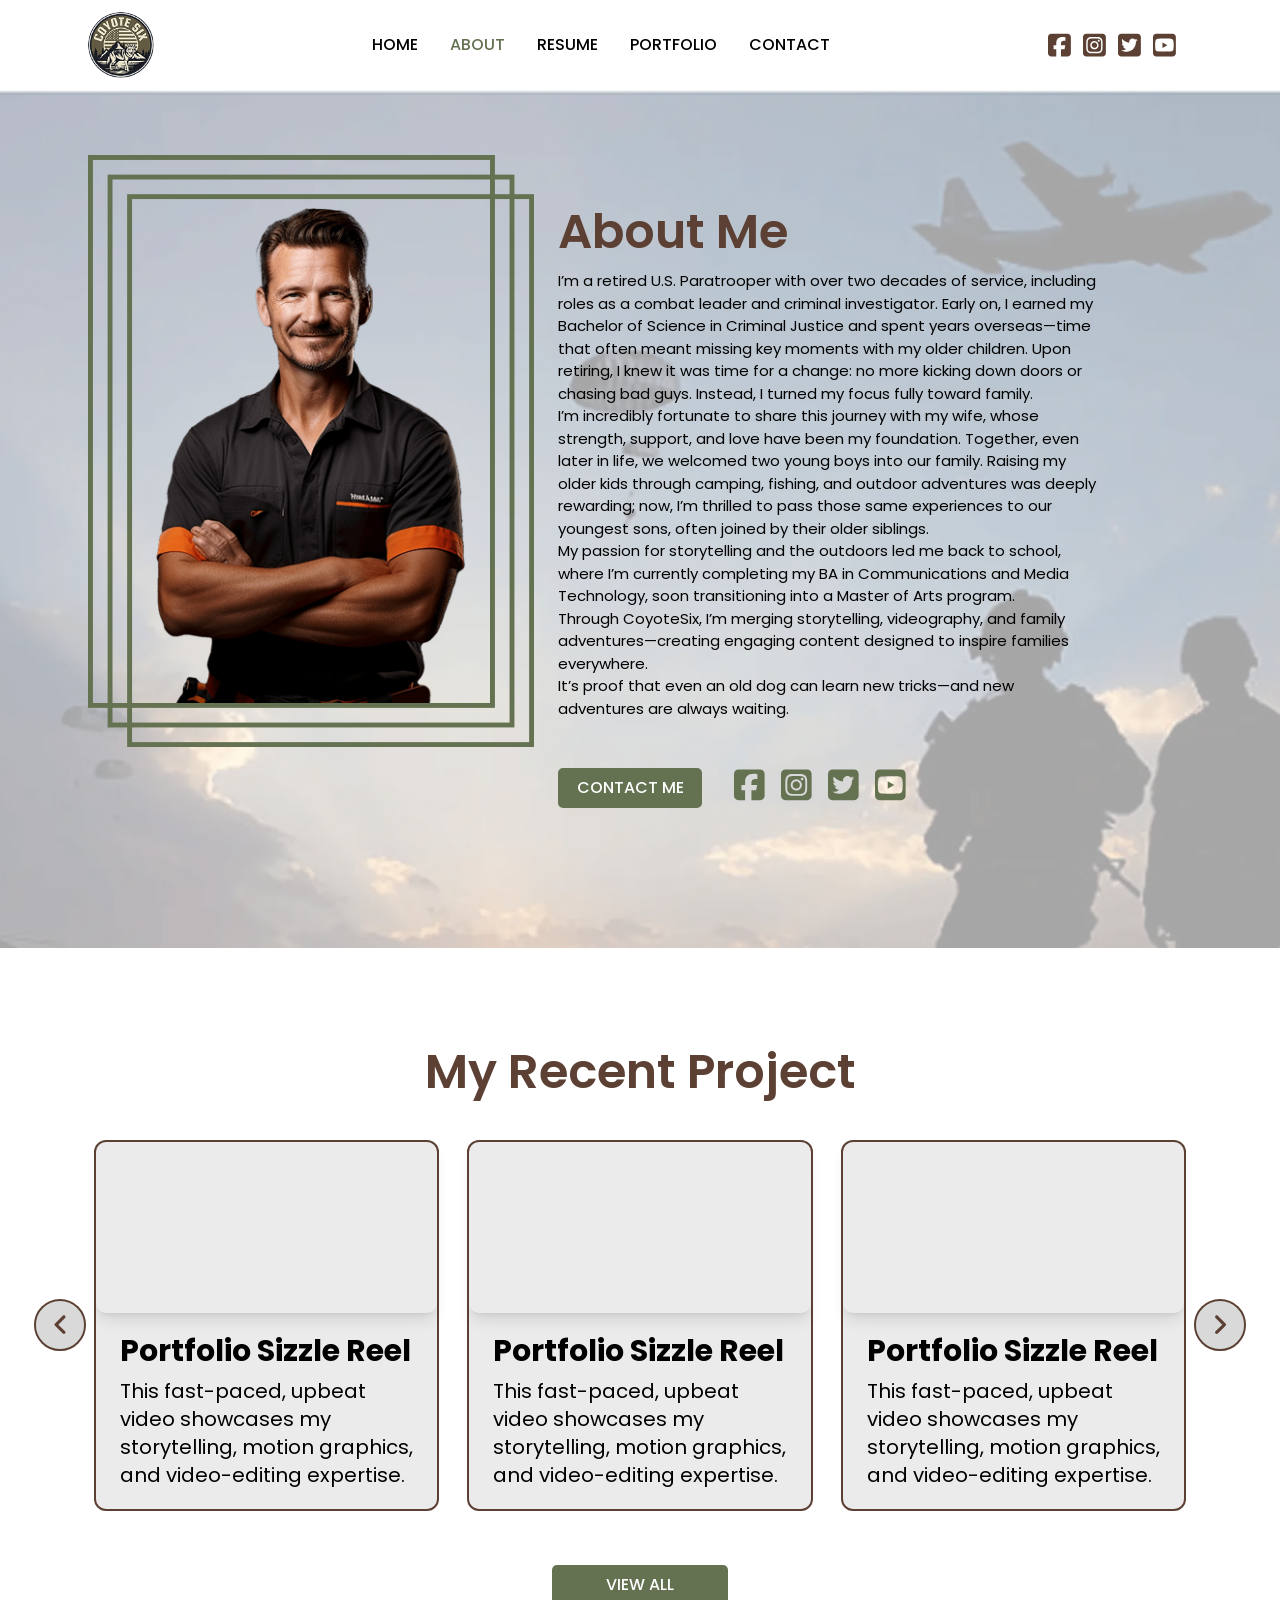
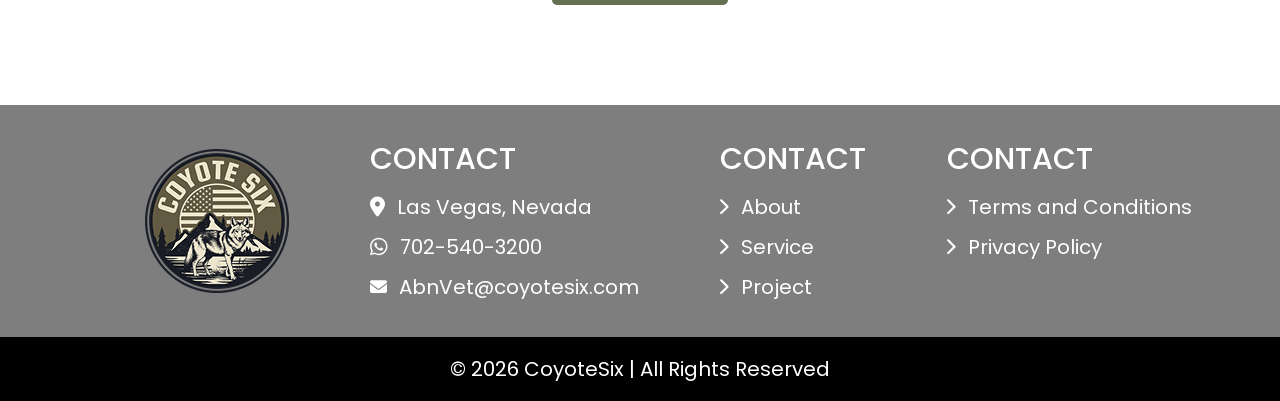
==== commit adacd2bc: "updated" ====
--- a/src/about.html
+++ b/src/about.html
@@ -40,32 +40,28 @@
         <div id="nav-links" class="hidden md:flex space-x-8">
           <a
             href="./index.html"
-            class="text-black hover:text-primary font-medium uppercase"
+            class="text-black hover:text-secondary font-medium uppercase"
             >Home</a
           >
           <a
             href="./about.html"
-            class="text-black hover:text-primary font-medium uppercase"
+            class="text-secondary hover:text-secondary font-medium uppercase"
             >About</a
           >
           <a
             href="./resume.html"
-            class="text-black hover:text-primary font-medium uppercase"
+            class="text-black hover:text-secondary font-medium uppercase"
             >Resume</a
           >
           <a
             href="./portfolio.html"
-            class="text-black hover:text-primary font-medium uppercase"
+            class="text-black hover:text-secondary font-medium uppercase"
             >Portfolio</a
           >
-          <a
-            href="#"
-            class="text-black hover:text-primary font-medium uppercase"
-            >Gallery</a
-          >
+
           <a
             href="./contact.html"
-            class="text-black hover:text-primary font-medium uppercase"
+            class="text-black hover:text-secondary font-medium uppercase"
             >Contact</a
           >
         </div>
@@ -81,14 +77,20 @@
                 class="w-[23px]"
               />
             </a>
-            <a href="#" class="hover:animate-bounce-top">
+            <a
+              href="https://www.instagram.com/coyotesixmedia/"
+              class="hover:animate-bounce-top"
+            >
               <img
                 src="./img/instagram-header.svg"
                 alt="Instagram"
                 class="w-[23px]"
               />
             </a>
-            <a href="#" class="hover:animate-bounce-top">
+            <a
+              href="https://www.youtube.com/@CoyoteSix"
+              class="hover:animate-bounce-top"
+            >
               <img
                 src="./img/twitter-header.svg"
                 alt="Twitter"
@@ -133,32 +135,28 @@
       >
         <a
           href="./index.html"
-          class="text-black hover:text-primary font-medium uppercase text-base"
+          class="text-black hover:text-secondary font-medium uppercase text-base"
           >Home</a
         >
         <a
           href="./about.html"
-          class="text-black hover:text-primary font-medium uppercase text-base"
+          class="text-secondary hover:text-secondary font-medium uppercase text-base"
           >About</a
         >
         <a
           href="./resume.html"
-          class="text-black hover:text-primary font-medium uppercase text-base"
+          class="text-black hover:text-secondary font-medium uppercase text-base"
           >Resume</a
         >
         <a
           href="./portfolio.html"
-          class="text-black hover:text-primary font-medium uppercase text-base"
+          class="text-black hover:text-secondary font-medium uppercase text-base"
           >Portfolio</a
         >
-        <a
-          href="#"
-          class="text-black hover:text-primary font-medium uppercase text-base"
-          >Gallery</a
-        >
+
         <a
           href="./contact.html"
-          class="text-black hover:text-primary font-medium uppercase text-base"
+          class="text-black hover:text-secondary font-medium uppercase text-base"
           >Contact</a
         >
       </div>
@@ -219,16 +217,16 @@
                 </p>
                 <div class="flex flex-row flex-wrap gap-8 items-center mt-12">
                   <a
-                    href=""
+                    href="./contact.html"
                     class="w-36 max-w-auto bg-secondary rounded-[5px] px-4 py-2 text-white text-base font-medium uppercase text-center hover:shadow-[5px_5px_10px_0px_rgba(0,0,0,0.10)] hover:translate-y-0.5 transform transition-all duration-200"
-                    >PORTFOLIO</a
+                    >CONTACT ME</a
                   >
                   <ul class="flex flex-row flex-wrap gap-4">
                     <li>
                       <a
                         href=""
                         target="_blank"
-                        class="inline-block hover:translate-y-0.5 transform transition-all duration-200 hover:shadow-[5px_5px_10px_0px_rgba(0,0,0,0.10)]"
+                        class="inline-block hover:animate-bounce-top"
                         ><img
                           src="./img/facebook.svg"
                           alt="facebook"
@@ -239,7 +237,7 @@
                       <a
                         href="https://www.instagram.com/coyotesixmedia/"
                         target="_blank"
-                        class="inline-block hover:translate-y-0.5 transform transition-all duration-200 hover:shadow-[5px_5px_10px_0px_rgba(0,0,0,0.10)]"
+                        class="inline-block hover:animate-bounce-top"
                         ><img
                           src="./img/instagram.svg"
                           alt="instagram"
@@ -250,7 +248,7 @@
                       <a
                         href=""
                         target="_blank"
-                        class="inline-block hover:translate-y-0.5 transform transition-all duration-200 hover:shadow-[5px_5px_10px_0px_rgba(0,0,0,0.10)]"
+                        class="inline-block hover:animate-bounce-top"
                         ><img
                           src="./img/twitter.svg"
                           alt="twitter"
@@ -261,7 +259,7 @@
                       <a
                         href="https://www.youtube.com/@CoyoteSix"
                         target="_blank"
-                        class="inline-block hover:translate-y-0.5 transform transition-all duration-200 hover:shadow-[5px_5px_10px_0px_rgba(0,0,0,0.10)]"
+                        class="inline-block hover:animate-bounce-top"
                         ><img
                           src="./img/youtube.svg"
                           alt="youtube"
@@ -431,7 +429,7 @@
 
           <div class="text-center mt-12">
             <a
-              href="https://www.youtube.com/@CoyoteSix"
+              href="./portfolio.html"
               target="_blank"
               class="w-44 max-w-auto bg-secondary rounded-[5px] px-4 py-2 text-white text-base font-medium uppercase text-center inline-block hover:shadow-[5px_5px_10px_0px_rgba(0,0,0,0.10)] hover:translate-y-0.5 transform transition-all duration-200"
               >View All</a
@@ -444,7 +442,8 @@
     <footer class="bg-[#7E7E7E]">
       <div class="container mx-auto px-4 xl:px-12 py-9">
         <div class="grid grid-cols-1 lg:grid-cols-12 md:gap-6 gap-y-10">
-          <div
+          <a
+            href="./index.html"
             class="col-span-1 lg:col-span-3 flex items-center flex-wrap justify-center"
           >
             <img
@@ -452,7 +451,7 @@
               alt="footer-logo"
               class="max-w-full"
             />
-          </div>
+          </a>
           <div
             class="col-span-1 lg:col-span-9 flex md:flex-row flex-col flex-wrap justify-between items-start md:gap-4 gap-y-10"
           >
@@ -512,7 +511,7 @@
               <ul class="flex flex-col gap-3 mt-4">
                 <li class="">
                   <a
-                    href=""
+                    href="./about.html"
                     class="flex flex-row gap-3 items-center text-white text-base md:text-xl font-normal group"
                   >
                     <img src="./img/arrow.svg" alt="phone" class="max-w-full" />
@@ -521,7 +520,7 @@
                 </li>
                 <li class="">
                   <a
-                    href=""
+                    href="./index.html#services-offers"
                     class="flex flex-row gap-3 items-center text-white text-base md:text-xl font-normal group"
                   >
                     <img src="./img/arrow.svg" alt="phone" class="max-w-full" />
@@ -530,16 +529,7 @@
                 </li>
                 <li class="">
                   <a
-                    href=""
-                    class="flex flex-row gap-3 items-center text-white text-base md:text-xl font-normal group"
-                  >
-                    <img src="./img/arrow.svg" alt="phone" class="max-w-full" />
-                    <span class="group-hover:underline">Gallery</span>
-                  </a>
-                </li>
-                <li class="">
-                  <a
-                    href=""
+                    href="./portfolio.html"
                     class="flex flex-row gap-3 items-center text-white text-base md:text-xl font-normal group"
                   >
                     <img src="./img/arrow.svg" alt="phone" class="max-w-full" />
@@ -591,22 +581,39 @@
     <!-- Swiper JS -->
     <script src="https://cdn.jsdelivr.net/npm/swiper@11/swiper-bundle.min.js"></script>
     <script>
-      // Initialize Swiper
       const swiper = new Swiper(".swiper", {
-        loop: true,
+        loop: true, // Enables infinite loop
         autoplay: {
-          delay: 2500,
-          disableOnInteraction: false,
+          delay: 3500, // Delay between slide transitions
+          disableOnInteraction: false, // Keep autoplay even after user interaction
         },
-        spaceBetween: 16,
+        spaceBetween: 16, // Space between slides by default
         navigation: {
-          nextEl: "#custom-next-button",
-          prevEl: "#custom-prev-button",
+          nextEl: "#custom-next-button", // Custom next button
+          prevEl: "#custom-prev-button", // Custom previous button
         },
         breakpoints: {
-          480: { slidesPerView: 1, spaceBetween: 10 },
-          768: { slidesPerView: 2, spaceBetween: 12 },
-          1024: { slidesPerView: 3, spaceBetween: 16 },
+          // 480px and below
+          480: {
+            slidesPerView: 1, // Show 1 slide per view
+            spaceBetween: 10, // Space between slides
+            autoplay: false, // Disable autoplay on small screens
+          },
+          // 768px and below
+          768: {
+            slidesPerView: 2, // Show 2 slides per view
+            spaceBetween: 12, // Space between slides
+            autoplay: false, // Disable autoplay on medium screens
+          },
+          // 1024px and above
+          1024: {
+            slidesPerView: 3, // Show 3 slides per view
+            spaceBetween: 16, // Space between slides
+            autoplay: {
+              delay: 2500, // Faster autoplay on larger screens
+              disableOnInteraction: false, // Keep autoplay even after user interaction
+            },
+          },
         },
       });
     </script>
--- a/src/css/style.min.css
+++ b/src/css/style.min.css
@@ -1,2 +1,2 @@
 /*! tailwindcss v4.0.0 | MIT License | https://tailwindcss.com */
-@layer theme{:root{--font-sans:ui-sans-serif,system-ui,sans-serif,"Apple Color Emoji","Segoe UI Emoji","Segoe UI Symbol","Noto Color Emoji";--font-serif:ui-serif,Georgia,Cambria,"Times New Roman",Times,serif;--font-mono:ui-monospace,SFMono-Regular,Menlo,Monaco,Consolas,"Liberation Mono","Courier New",monospace;--color-red-50:oklch(.971 .013 17.38);--color-red-100:oklch(.936 .032 17.717);--color-red-200:oklch(.885 .062 18.334);--color-red-300:oklch(.808 .114 19.571);--color-red-400:oklch(.704 .191 22.216);--color-red-500:oklch(.637 .237 25.331);--color-red-600:oklch(.577 .245 27.325);--color-red-700:oklch(.505 .213 27.518);--color-red-800:oklch(.444 .177 26.899);--color-red-900:oklch(.396 .141 25.723);--color-red-950:oklch(.258 .092 26.042);--color-orange-50:oklch(.98 .016 73.684);--color-orange-100:oklch(.954 .038 75.164);--color-orange-200:oklch(.901 .076 70.697);--color-orange-300:oklch(.837 .128 66.29);--color-orange-400:oklch(.75 .183 55.934);--color-orange-500:oklch(.705 .213 47.604);--color-orange-600:oklch(.646 .222 41.116);--color-orange-700:oklch(.553 .195 38.402);--color-orange-800:oklch(.47 .157 37.304);--color-orange-900:oklch(.408 .123 38.172);--color-orange-950:oklch(.266 .079 36.259);--color-amber-50:oklch(.987 .022 95.277);--color-amber-100:oklch(.962 .059 95.617);--color-amber-200:oklch(.924 .12 95.746);--color-amber-300:oklch(.879 .169 91.605);--color-amber-400:oklch(.828 .189 84.429);--color-amber-500:oklch(.769 .188 70.08);--color-amber-600:oklch(.666 .179 58.318);--color-amber-700:oklch(.555 .163 48.998);--color-amber-800:oklch(.473 .137 46.201);--color-amber-900:oklch(.414 .112 45.904);--color-amber-950:oklch(.279 .077 45.635);--color-yellow-50:oklch(.987 .026 102.212);--color-yellow-100:oklch(.973 .071 103.193);--color-yellow-200:oklch(.945 .129 101.54);--color-yellow-300:oklch(.905 .182 98.111);--color-yellow-400:oklch(.852 .199 91.936);--color-yellow-500:oklch(.795 .184 86.047);--color-yellow-600:oklch(.681 .162 75.834);--color-yellow-700:oklch(.554 .135 66.442);--color-yellow-800:oklch(.476 .114 61.907);--color-yellow-900:oklch(.421 .095 57.708);--color-yellow-950:oklch(.286 .066 53.813);--color-lime-50:oklch(.986 .031 120.757);--color-lime-100:oklch(.967 .067 122.328);--color-lime-200:oklch(.938 .127 124.321);--color-lime-300:oklch(.897 .196 126.665);--color-lime-400:oklch(.841 .238 128.85);--color-lime-500:oklch(.768 .233 130.85);--color-lime-600:oklch(.648 .2 131.684);--color-lime-700:oklch(.532 .157 131.589);--color-lime-800:oklch(.453 .124 130.933);--color-lime-900:oklch(.405 .101 131.063);--color-lime-950:oklch(.274 .072 132.109);--color-green-50:oklch(.982 .018 155.826);--color-green-100:oklch(.962 .044 156.743);--color-green-200:oklch(.925 .084 155.995);--color-green-300:oklch(.871 .15 154.449);--color-green-400:oklch(.792 .209 151.711);--color-green-500:oklch(.723 .219 149.579);--color-green-600:oklch(.627 .194 149.214);--color-green-700:oklch(.527 .154 150.069);--color-green-800:oklch(.448 .119 151.328);--color-green-900:oklch(.393 .095 152.535);--color-green-950:oklch(.266 .065 152.934);--color-emerald-50:oklch(.979 .021 166.113);--color-emerald-100:oklch(.95 .052 163.051);--color-emerald-200:oklch(.905 .093 164.15);--color-emerald-300:oklch(.845 .143 164.978);--color-emerald-400:oklch(.765 .177 163.223);--color-emerald-500:oklch(.696 .17 162.48);--color-emerald-600:oklch(.596 .145 163.225);--color-emerald-700:oklch(.508 .118 165.612);--color-emerald-800:oklch(.432 .095 166.913);--color-emerald-900:oklch(.378 .077 168.94);--color-emerald-950:oklch(.262 .051 172.552);--color-teal-50:oklch(.984 .014 180.72);--color-teal-100:oklch(.953 .051 180.801);--color-teal-200:oklch(.91 .096 180.426);--color-teal-300:oklch(.855 .138 181.071);--color-teal-400:oklch(.777 .152 181.912);--color-teal-500:oklch(.704 .14 182.503);--color-teal-600:oklch(.6 .118 184.704);--color-teal-700:oklch(.511 .096 186.391);--color-teal-800:oklch(.437 .078 188.216);--color-teal-900:oklch(.386 .063 188.416);--color-teal-950:oklch(.277 .046 192.524);--color-cyan-50:oklch(.984 .019 200.873);--color-cyan-100:oklch(.956 .045 203.388);--color-cyan-200:oklch(.917 .08 205.041);--color-cyan-300:oklch(.865 .127 207.078);--color-cyan-400:oklch(.789 .154 211.53);--color-cyan-500:oklch(.715 .143 215.221);--color-cyan-600:oklch(.609 .126 221.723);--color-cyan-700:oklch(.52 .105 223.128);--color-cyan-800:oklch(.45 .085 224.283);--color-cyan-900:oklch(.398 .07 227.392);--color-cyan-950:oklch(.302 .056 229.695);--color-sky-50:oklch(.977 .013 236.62);--color-sky-100:oklch(.951 .026 236.824);--color-sky-200:oklch(.901 .058 230.902);--color-sky-300:oklch(.828 .111 230.318);--color-sky-400:oklch(.746 .16 232.661);--color-sky-500:oklch(.685 .169 237.323);--color-sky-600:oklch(.588 .158 241.966);--color-sky-700:oklch(.5 .134 242.749);--color-sky-800:oklch(.443 .11 240.79);--color-sky-900:oklch(.391 .09 240.876);--color-sky-950:oklch(.293 .066 243.157);--color-blue-50:oklch(.97 .014 254.604);--color-blue-100:oklch(.932 .032 255.585);--color-blue-200:oklch(.882 .059 254.128);--color-blue-300:oklch(.809 .105 251.813);--color-blue-400:oklch(.707 .165 254.624);--color-blue-500:oklch(.623 .214 259.815);--color-blue-600:oklch(.546 .245 262.881);--color-blue-700:oklch(.488 .243 264.376);--color-blue-800:oklch(.424 .199 265.638);--color-blue-900:oklch(.379 .146 265.522);--color-blue-950:oklch(.282 .091 267.935);--color-indigo-50:oklch(.962 .018 272.314);--color-indigo-100:oklch(.93 .034 272.788);--color-indigo-200:oklch(.87 .065 274.039);--color-indigo-300:oklch(.785 .115 274.713);--color-indigo-400:oklch(.673 .182 276.935);--color-indigo-500:oklch(.585 .233 277.117);--color-indigo-600:oklch(.511 .262 276.966);--color-indigo-700:oklch(.457 .24 277.023);--color-indigo-800:oklch(.398 .195 277.366);--color-indigo-900:oklch(.359 .144 278.697);--color-indigo-950:oklch(.257 .09 281.288);--color-violet-50:oklch(.969 .016 293.756);--color-violet-100:oklch(.943 .029 294.588);--color-violet-200:oklch(.894 .057 293.283);--color-violet-300:oklch(.811 .111 293.571);--color-violet-400:oklch(.702 .183 293.541);--color-violet-500:oklch(.606 .25 292.717);--color-violet-600:oklch(.541 .281 293.009);--color-violet-700:oklch(.491 .27 292.581);--color-violet-800:oklch(.432 .232 292.759);--color-violet-900:oklch(.38 .189 293.745);--color-violet-950:oklch(.283 .141 291.089);--color-purple-50:oklch(.977 .014 308.299);--color-purple-100:oklch(.946 .033 307.174);--color-purple-200:oklch(.902 .063 306.703);--color-purple-300:oklch(.827 .119 306.383);--color-purple-400:oklch(.714 .203 305.504);--color-purple-500:oklch(.627 .265 303.9);--color-purple-600:oklch(.558 .288 302.321);--color-purple-700:oklch(.496 .265 301.924);--color-purple-800:oklch(.438 .218 303.724);--color-purple-900:oklch(.381 .176 304.987);--color-purple-950:oklch(.291 .149 302.717);--color-fuchsia-50:oklch(.977 .017 320.058);--color-fuchsia-100:oklch(.952 .037 318.852);--color-fuchsia-200:oklch(.903 .076 319.62);--color-fuchsia-300:oklch(.833 .145 321.434);--color-fuchsia-400:oklch(.74 .238 322.16);--color-fuchsia-500:oklch(.667 .295 322.15);--color-fuchsia-600:oklch(.591 .293 322.896);--color-fuchsia-700:oklch(.518 .253 323.949);--color-fuchsia-800:oklch(.452 .211 324.591);--color-fuchsia-900:oklch(.401 .17 325.612);--color-fuchsia-950:oklch(.293 .136 325.661);--color-pink-50:oklch(.971 .014 343.198);--color-pink-100:oklch(.948 .028 342.258);--color-pink-200:oklch(.899 .061 343.231);--color-pink-300:oklch(.823 .12 346.018);--color-pink-400:oklch(.718 .202 349.761);--color-pink-500:oklch(.656 .241 354.308);--color-pink-600:oklch(.592 .249 .584);--color-pink-700:oklch(.525 .223 3.958);--color-pink-800:oklch(.459 .187 3.815);--color-pink-900:oklch(.408 .153 2.432);--color-pink-950:oklch(.284 .109 3.907);--color-rose-50:oklch(.969 .015 12.422);--color-rose-100:oklch(.941 .03 12.58);--color-rose-200:oklch(.892 .058 10.001);--color-rose-300:oklch(.81 .117 11.638);--color-rose-400:oklch(.712 .194 13.428);--color-rose-500:oklch(.645 .246 16.439);--color-rose-600:oklch(.586 .253 17.585);--color-rose-700:oklch(.514 .222 16.935);--color-rose-800:oklch(.455 .188 13.697);--color-rose-900:oklch(.41 .159 10.272);--color-rose-950:oklch(.271 .105 12.094);--color-slate-50:oklch(.984 .003 247.858);--color-slate-100:oklch(.968 .007 247.896);--color-slate-200:oklch(.929 .013 255.508);--color-slate-300:oklch(.869 .022 252.894);--color-slate-400:oklch(.704 .04 256.788);--color-slate-500:oklch(.554 .046 257.417);--color-slate-600:oklch(.446 .043 257.281);--color-slate-700:oklch(.372 .044 257.287);--color-slate-800:oklch(.279 .041 260.031);--color-slate-900:oklch(.208 .042 265.755);--color-slate-950:oklch(.129 .042 264.695);--color-gray-50:oklch(.985 .002 247.839);--color-gray-100:oklch(.967 .003 264.542);--color-gray-200:oklch(.928 .006 264.531);--color-gray-300:oklch(.872 .01 258.338);--color-gray-400:oklch(.707 .022 261.325);--color-gray-500:oklch(.551 .027 264.364);--color-gray-600:oklch(.446 .03 256.802);--color-gray-700:oklch(.373 .034 259.733);--color-gray-800:oklch(.278 .033 256.848);--color-gray-900:oklch(.21 .034 264.665);--color-gray-950:oklch(.13 .028 261.692);--color-zinc-50:oklch(.985 0 0);--color-zinc-100:oklch(.967 .001 286.375);--color-zinc-200:oklch(.92 .004 286.32);--color-zinc-300:oklch(.871 .006 286.286);--color-zinc-400:oklch(.705 .015 286.067);--color-zinc-500:oklch(.552 .016 285.938);--color-zinc-600:oklch(.442 .017 285.786);--color-zinc-700:oklch(.37 .013 285.805);--color-zinc-800:oklch(.274 .006 286.033);--color-zinc-900:oklch(.21 .006 285.885);--color-zinc-950:oklch(.141 .005 285.823);--color-neutral-50:oklch(.985 0 0);--color-neutral-100:oklch(.97 0 0);--color-neutral-200:oklch(.922 0 0);--color-neutral-300:oklch(.87 0 0);--color-neutral-400:oklch(.708 0 0);--color-neutral-500:oklch(.556 0 0);--color-neutral-600:oklch(.439 0 0);--color-neutral-700:oklch(.371 0 0);--color-neutral-800:oklch(.269 0 0);--color-neutral-900:oklch(.205 0 0);--color-neutral-950:oklch(.145 0 0);--color-stone-50:oklch(.985 .001 106.423);--color-stone-100:oklch(.97 .001 106.424);--color-stone-200:oklch(.923 .003 48.717);--color-stone-300:oklch(.869 .005 56.366);--color-stone-400:oklch(.709 .01 56.259);--color-stone-500:oklch(.553 .013 58.071);--color-stone-600:oklch(.444 .011 73.639);--color-stone-700:oklch(.374 .01 67.558);--color-stone-800:oklch(.268 .007 34.298);--color-stone-900:oklch(.216 .006 56.043);--color-stone-950:oklch(.147 .004 49.25);--color-black:#000;--color-white:#fff;--spacing:.25rem;--container-3xs:16rem;--container-2xs:18rem;--container-xs:20rem;--container-sm:24rem;--container-md:28rem;--container-lg:32rem;--container-xl:36rem;--container-2xl:42rem;--container-3xl:48rem;--container-4xl:56rem;--container-5xl:64rem;--container-6xl:72rem;--container-7xl:80rem;--text-xs:.75rem;--text-xs--line-height:calc(1/.75);--text-sm:.875rem;--text-sm--line-height:calc(1.25/.875);--text-base:1rem;--text-base--line-height:calc(1.5/1);--text-lg:1.125rem;--text-lg--line-height:calc(1.75/1.125);--text-xl:1.25rem;--text-xl--line-height:calc(1.75/1.25);--text-2xl:1.5rem;--text-2xl--line-height:calc(2/1.5);--text-3xl:1.875rem;--text-3xl--line-height:calc(2.25/1.875);--text-4xl:2.25rem;--text-4xl--line-height:calc(2.5/2.25);--text-5xl:3rem;--text-5xl--line-height:1;--text-6xl:3.75rem;--text-6xl--line-height:1;--text-7xl:4.5rem;--text-7xl--line-height:1;--text-8xl:6rem;--text-8xl--line-height:1;--text-9xl:8rem;--text-9xl--line-height:1;--font-weight-thin:100;--font-weight-extralight:200;--font-weight-light:300;--font-weight-normal:400;--font-weight-medium:500;--font-weight-semibold:600;--font-weight-bold:700;--font-weight-extrabold:800;--font-weight-black:900;--tracking-tighter:-.05em;--tracking-tight:-.025em;--tracking-normal:0em;--tracking-wide:.025em;--tracking-wider:.05em;--tracking-widest:.1em;--leading-tight:1.25;--leading-snug:1.375;--leading-normal:1.5;--leading-relaxed:1.625;--leading-loose:2;--radius-xs:.125rem;--radius-sm:.25rem;--radius-md:.375rem;--radius-lg:.5rem;--radius-xl:.75rem;--radius-2xl:1rem;--radius-3xl:1.5rem;--radius-4xl:2rem;--shadow-2xs:0 1px #0000000d;--shadow-xs:0 1px 2px 0 #0000000d;--shadow-sm:0 1px 3px 0 #0000001a,0 1px 2px -1px #0000001a;--shadow-md:0 4px 6px -1px #0000001a,0 2px 4px -2px #0000001a;--shadow-lg:0 10px 15px -3px #0000001a,0 4px 6px -4px #0000001a;--shadow-xl:0 20px 25px -5px #0000001a,0 8px 10px -6px #0000001a;--shadow-2xl:0 25px 50px -12px #00000040;--inset-shadow-2xs:inset 0 1px #0000000d;--inset-shadow-xs:inset 0 1px 1px #0000000d;--inset-shadow-sm:inset 0 2px 4px #0000000d;--drop-shadow-xs:0 1px 1px #0000000d;--drop-shadow-sm:0 1px 2px #00000026;--drop-shadow-md:0 3px 3px #0000001f;--drop-shadow-lg:0 4px 4px #00000026;--drop-shadow-xl:0 9px 7px #0000001a;--drop-shadow-2xl:0 25px 25px #00000026;--ease-in:cubic-bezier(.4,0,1,1);--ease-out:cubic-bezier(0,0,.2,1);--ease-in-out:cubic-bezier(.4,0,.2,1);--animate-spin:spin 1s linear infinite;--animate-ping:ping 1s cubic-bezier(0,0,.2,1)infinite;--animate-pulse:pulse 2s cubic-bezier(.4,0,.6,1)infinite;--animate-bounce:bounce 1s infinite;--blur-xs:4px;--blur-sm:8px;--blur-md:12px;--blur-lg:16px;--blur-xl:24px;--blur-2xl:40px;--blur-3xl:64px;--perspective-dramatic:100px;--perspective-near:300px;--perspective-normal:500px;--perspective-midrange:800px;--perspective-distant:1200px;--aspect-video:16/9;--default-transition-duration:.15s;--default-transition-timing-function:cubic-bezier(.4,0,.2,1);--default-font-family:var(--font-sans);--default-font-feature-settings:var(--font-sans--font-feature-settings);--default-font-variation-settings:var(--font-sans--font-variation-settings);--default-mono-font-family:var(--font-mono);--default-mono-font-feature-settings:var(--font-mono--font-feature-settings);--default-mono-font-variation-settings:var(--font-mono--font-variation-settings);--font-poppins:"Poppins",sans-serif;--color-primary:#5c4033;--color-secondary:#657252;--color-accent:#191c24;--breakpoint-sm:576px;--breakpoint-md:768px;--breakpoint-lg:992px;--breakpoint-xl:1200px;--breakpoint-2xl:1400px;--breakpoint-3xl:1536px}}@layer base{*,:after,:before,::backdrop{box-sizing:border-box;border:0 solid;margin:0;padding:0}::file-selector-button{box-sizing:border-box;border:0 solid;margin:0;padding:0}html,:host{-webkit-text-size-adjust:100%;tab-size:4;line-height:1.5;font-family:var(--default-font-family,ui-sans-serif,system-ui,sans-serif,"Apple Color Emoji","Segoe UI Emoji","Segoe UI Symbol","Noto Color Emoji");font-feature-settings:var(--default-font-feature-settings,normal);font-variation-settings:var(--default-font-variation-settings,normal);-webkit-tap-highlight-color:transparent}body{line-height:inherit}hr{height:0;color:inherit;border-top-width:1px}abbr:where([title]){-webkit-text-decoration:underline dotted;text-decoration:underline dotted}h1,h2,h3,h4,h5,h6{font-size:inherit;font-weight:inherit}a{color:inherit;-webkit-text-decoration:inherit;-webkit-text-decoration:inherit;-webkit-text-decoration:inherit;text-decoration:inherit}b,strong{font-weight:bolder}code,kbd,samp,pre{font-family:var(--default-mono-font-family,ui-monospace,SFMono-Regular,Menlo,Monaco,Consolas,"Liberation Mono","Courier New",monospace);font-feature-settings:var(--default-mono-font-feature-settings,normal);font-variation-settings:var(--default-mono-font-variation-settings,normal);font-size:1em}small{font-size:80%}sub,sup{vertical-align:baseline;font-size:75%;line-height:0;position:relative}sub{bottom:-.25em}sup{top:-.5em}table{text-indent:0;border-color:inherit;border-collapse:collapse}:-moz-focusring{outline:auto}progress{vertical-align:baseline}summary{display:list-item}ol,ul,menu{list-style:none}img,svg,video,canvas,audio,iframe,embed,object{vertical-align:middle;display:block}img,video{max-width:100%;height:auto}button,input,select,optgroup,textarea{font:inherit;font-feature-settings:inherit;font-variation-settings:inherit;letter-spacing:inherit;color:inherit;opacity:1;background-color:#0000;border-radius:0}::file-selector-button{font:inherit;font-feature-settings:inherit;font-variation-settings:inherit;letter-spacing:inherit;color:inherit;opacity:1;background-color:#0000;border-radius:0}:where(select:is([multiple],[size])) optgroup{font-weight:bolder}:where(select:is([multiple],[size])) optgroup option{padding-inline-start:20px}::file-selector-button{margin-inline-end:4px}::placeholder{opacity:1;color:color-mix(in oklab,currentColor 50%,transparent)}textarea{resize:vertical}::-webkit-search-decoration{-webkit-appearance:none}::-webkit-date-and-time-value{min-height:1lh;text-align:inherit}::-webkit-datetime-edit{display:inline-flex}::-webkit-datetime-edit-fields-wrapper{padding:0}::-webkit-datetime-edit{padding-block:0}::-webkit-datetime-edit-year-field{padding-block:0}::-webkit-datetime-edit-month-field{padding-block:0}::-webkit-datetime-edit-day-field{padding-block:0}::-webkit-datetime-edit-hour-field{padding-block:0}::-webkit-datetime-edit-minute-field{padding-block:0}::-webkit-datetime-edit-second-field{padding-block:0}::-webkit-datetime-edit-millisecond-field{padding-block:0}::-webkit-datetime-edit-meridiem-field{padding-block:0}:-moz-ui-invalid{box-shadow:none}button,input:where([type=button],[type=reset],[type=submit]){appearance:button}::file-selector-button{appearance:button}::-webkit-inner-spin-button{height:auto}::-webkit-outer-spin-button{height:auto}[hidden]:where(:not([hidden=until-found])){display:none!important}}@layer components;@layer utilities{.absolute{position:absolute}.relative{position:relative}.-top-9{top:calc(var(--spacing)*-9)}.top-1{top:calc(var(--spacing)*1)}.top-1\/2{top:50%}.-right-3{right:calc(var(--spacing)*-3)}.right-0{right:calc(var(--spacing)*0)}.-bottom-\[8\.5\%\]{bottom:-8.5%}.-left-3{left:calc(var(--spacing)*-3)}.left-0{left:calc(var(--spacing)*0)}.z-10{z-index:10}.col-span-1{grid-column:span 1/span 1}.col-span-2{grid-column:span 2/span 2}.container{width:100%}@media (width>=576px){.container{max-width:576px}}@media (width>=768px){.container{max-width:768px}}@media (width>=992px){.container{max-width:992px}}@media (width>=1200px){.container{max-width:1200px}}@media (width>=1400px){.container{max-width:1400px}}@media (width>=1536px){.container{max-width:1536px}}.mx-auto{margin-inline:auto}.mt-2{margin-top:calc(var(--spacing)*2)}.mt-2\.5{margin-top:calc(var(--spacing)*2.5)}.mt-3{margin-top:calc(var(--spacing)*3)}.mt-3\.5{margin-top:calc(var(--spacing)*3.5)}.mt-4{margin-top:calc(var(--spacing)*4)}.mt-5{margin-top:calc(var(--spacing)*5)}.mt-6{margin-top:calc(var(--spacing)*6)}.mt-7{margin-top:calc(var(--spacing)*7)}.mt-8{margin-top:calc(var(--spacing)*8)}.mt-9{margin-top:calc(var(--spacing)*9)}.mt-9\.5{margin-top:calc(var(--spacing)*9.5)}.mt-10{margin-top:calc(var(--spacing)*10)}.mt-12{margin-top:calc(var(--spacing)*12)}.mt-18{margin-top:calc(var(--spacing)*18)}.mt-\[60px\]{margin-top:60px}.mb-2{margin-bottom:calc(var(--spacing)*2)}.mb-3{margin-bottom:calc(var(--spacing)*3)}.mb-3\.5{margin-bottom:calc(var(--spacing)*3.5)}.block{display:block}.flex{display:flex}.grid{display:grid}.hidden{display:none}.inline-block{display:inline-block}.table{display:table}.aspect-\[calc\(4\*3\+1\)\/9\.5\]{aspect-ratio:13/9.5}.h-7{height:calc(var(--spacing)*7)}.h-11{height:calc(var(--spacing)*11)}.h-12{height:calc(var(--spacing)*12)}.h-\[200px\]{height:200px}.h-full{height:100%}.max-h-14{max-height:calc(var(--spacing)*14)}.min-h-16{min-height:calc(var(--spacing)*16)}.min-h-full{min-height:100%}.w-7{width:calc(var(--spacing)*7)}.w-8{width:calc(var(--spacing)*8)}.w-11{width:calc(var(--spacing)*11)}.w-12{width:calc(var(--spacing)*12)}.w-36{width:calc(var(--spacing)*36)}.w-44{width:calc(var(--spacing)*44)}.w-\[200px\]{width:200px}.w-\[23px\]{width:23px}.w-\[285px\]{width:285px}.w-\[985px\]{width:985px}.w-full{width:100%}.max-w-8{max-width:calc(var(--spacing)*8)}.max-w-14{max-width:calc(var(--spacing)*14)}.max-w-\[20px\]{max-width:20px}.max-w-\[70px\]{max-width:70px}.max-w-\[770px\]{max-width:770px}.max-w-\[800px\]{max-width:800px}.max-w-\[900px\]{max-width:900px}.max-w-\[1027px\]{max-width:1027px}.max-w-\[1140px\]{max-width:1140px}.max-w-\[1299px\]{max-width:1299px}.max-w-auto{max-width:auto}.max-w-full{max-width:100%}.min-w-16{min-width:calc(var(--spacing)*16)}.min-w-full{min-width:100%}.flex-shrink-0{flex-shrink:0}.-translate-y-1{--tw-translate-y:calc(var(--spacing)*-1);translate:var(--tw-translate-x)var(--tw-translate-y)}.-translate-y-1\/2{--tw-translate-y:calc(calc(1/2*100%)*-1);translate:var(--tw-translate-x)var(--tw-translate-y)}.-rotate-45{rotate:-45deg}.rotate-45{rotate:45deg}.transform{transform:var(--tw-rotate-x)var(--tw-rotate-y)var(--tw-rotate-z)var(--tw-skew-x)var(--tw-skew-y)}.cursor-pointer{cursor:pointer}.grid-cols-1{grid-template-columns:repeat(1,minmax(0,1fr))}.grid-cols-2{grid-template-columns:repeat(2,minmax(0,1fr))}.flex-col{flex-direction:column}.flex-row{flex-direction:row}.flex-wrap{flex-wrap:wrap}.items-center{align-items:center}.items-start{align-items:flex-start}.justify-between{justify-content:space-between}.justify-center{justify-content:center}.justify-start{justify-content:flex-start}.justify-items-center{justify-items:center}.gap-3{gap:calc(var(--spacing)*3)}.gap-4{gap:calc(var(--spacing)*4)}.gap-8{gap:calc(var(--spacing)*8)}.gap-10{gap:calc(var(--spacing)*10)}.gap-12{gap:calc(var(--spacing)*12)}.gap-x-3{column-gap:calc(var(--spacing)*3)}.gap-x-3\.5{column-gap:calc(var(--spacing)*3.5)}.gap-x-4{column-gap:calc(var(--spacing)*4)}.gap-x-8{column-gap:calc(var(--spacing)*8)}.gap-x-12{column-gap:calc(var(--spacing)*12)}.gap-x-16{column-gap:calc(var(--spacing)*16)}:where(.space-y-4>:not(:last-child)){--tw-space-y-reverse:0;margin-block-start:calc(calc(var(--spacing)*4)*var(--tw-space-y-reverse));margin-block-end:calc(calc(var(--spacing)*4)*calc(1 - var(--tw-space-y-reverse)))}:where(.space-y-6>:not(:last-child)){--tw-space-y-reverse:0;margin-block-start:calc(calc(var(--spacing)*6)*var(--tw-space-y-reverse));margin-block-end:calc(calc(var(--spacing)*6)*calc(1 - var(--tw-space-y-reverse)))}:where(.space-y-6\.5>:not(:last-child)){--tw-space-y-reverse:0;margin-block-start:calc(calc(var(--spacing)*6.5)*var(--tw-space-y-reverse));margin-block-end:calc(calc(var(--spacing)*6.5)*calc(1 - var(--tw-space-y-reverse)))}.gap-y-4{row-gap:calc(var(--spacing)*4)}.gap-y-5{row-gap:calc(var(--spacing)*5)}.gap-y-8{row-gap:calc(var(--spacing)*8)}.gap-y-10{row-gap:calc(var(--spacing)*10)}.gap-y-16{row-gap:calc(var(--spacing)*16)}.gap-y-20{row-gap:calc(var(--spacing)*20)}:where(.space-x-3>:not(:last-child)){--tw-space-x-reverse:0;margin-inline-start:calc(calc(var(--spacing)*3)*var(--tw-space-x-reverse));margin-inline-end:calc(calc(var(--spacing)*3)*calc(1 - var(--tw-space-x-reverse)))}:where(.space-x-4>:not(:last-child)){--tw-space-x-reverse:0;margin-inline-start:calc(calc(var(--spacing)*4)*var(--tw-space-x-reverse));margin-inline-end:calc(calc(var(--spacing)*4)*calc(1 - var(--tw-space-x-reverse)))}:where(.space-x-5>:not(:last-child)){--tw-space-x-reverse:0;margin-inline-start:calc(calc(var(--spacing)*5)*var(--tw-space-x-reverse));margin-inline-end:calc(calc(var(--spacing)*5)*calc(1 - var(--tw-space-x-reverse)))}:where(.space-x-8>:not(:last-child)){--tw-space-x-reverse:0;margin-inline-start:calc(calc(var(--spacing)*8)*var(--tw-space-x-reverse));margin-inline-end:calc(calc(var(--spacing)*8)*calc(1 - var(--tw-space-x-reverse)))}.self-center{align-self:center}.self-start{align-self:flex-start}.scroll-smooth{scroll-behavior:smooth}.rounded-2xl{border-radius:var(--radius-2xl)}.rounded-\[5px\]{border-radius:5px}.rounded-\[6px\]{border-radius:6px}.rounded-\[10px\]{border-radius:10px}.rounded-full{border-radius:3.40282e38px}.border{border-style:var(--tw-border-style);border-width:1px}.border-\[2px\]{border-style:var(--tw-border-style);border-width:2px}.border-b-\[5px\]{border-bottom-style:var(--tw-border-style);border-bottom-width:5px}.border-gray-400{border-color:var(--color-gray-400)}.border-primary{border-color:var(--color-primary)}.border-secondary{border-color:var(--color-secondary)}.bg-\[\#7E7E7E\]{background-color:#7e7e7e}.bg-\[\#D9D9D9\]{background-color:#d9d9d9}.bg-black{background-color:var(--color-black)}.bg-primary{background-color:var(--color-primary)}.bg-primary\/10{background-color:color-mix(in oklab,var(--color-primary)10%,transparent)}.bg-secondary{background-color:var(--color-secondary)}.bg-secondary\/10{background-color:color-mix(in oklab,var(--color-secondary)10%,transparent)}.bg-stone-700{background-color:var(--color-stone-700)}.bg-stone-700\/10{background-color:color-mix(in oklab,var(--color-stone-700)10%,transparent)}.bg-white{background-color:var(--color-white)}.bg-white\/10{background-color:color-mix(in oklab,var(--color-white)10%,transparent)}.bg-cover{background-size:cover}.bg-bottom{background-position:bottom}.bg-left-bottom{background-position:0 100%}.bg-no-repeat{background-repeat:no-repeat}.p-2{padding:calc(var(--spacing)*2)}.p-5{padding:calc(var(--spacing)*5)}.px-2{padding-inline:calc(var(--spacing)*2)}.px-3{padding-inline:calc(var(--spacing)*3)}.px-4{padding-inline:calc(var(--spacing)*4)}.px-5{padding-inline:calc(var(--spacing)*5)}.px-6{padding-inline:calc(var(--spacing)*6)}.py-0{padding-block:calc(var(--spacing)*0)}.py-2{padding-block:calc(var(--spacing)*2)}.py-2\.5{padding-block:calc(var(--spacing)*2.5)}.py-3{padding-block:calc(var(--spacing)*3)}.py-4{padding-block:calc(var(--spacing)*4)}.py-5{padding-block:calc(var(--spacing)*5)}.py-9{padding-block:calc(var(--spacing)*9)}.py-10{padding-block:calc(var(--spacing)*10)}.py-20{padding-block:calc(var(--spacing)*20)}.py-\[18px\]{padding-block:18px}.py-\[44px\]{padding-block:44px}.pt-12{padding-top:calc(var(--spacing)*12)}.pt-16{padding-top:calc(var(--spacing)*16)}.pt-\[40px\]{padding-top:40px}.pt-\[118px\]{padding-top:118px}.pt-\[135px\]{padding-top:135px}.pb-1{padding-bottom:calc(var(--spacing)*1)}.pb-5{padding-bottom:calc(var(--spacing)*5)}.pb-20{padding-bottom:calc(var(--spacing)*20)}.pb-\[36px\]{padding-bottom:36px}.pb-\[60px\]{padding-bottom:60px}.text-center{text-align:center}.text-start{text-align:start}.align-middle{vertical-align:middle}.font-poppins{font-family:var(--font-poppins)}.text-3xl{font-size:var(--text-3xl);line-height:var(--tw-leading,var(--text-3xl--line-height))}.text-base{font-size:var(--text-base);line-height:var(--tw-leading,var(--text-base--line-height))}.text-lg{font-size:var(--text-lg);line-height:var(--tw-leading,var(--text-lg--line-height))}.text-xl{font-size:var(--text-xl);line-height:var(--tw-leading,var(--text-xl--line-height))}.text-\[15px\]{font-size:15px}.font-bold{--tw-font-weight:var(--font-weight-bold);font-weight:var(--font-weight-bold)}.font-medium{--tw-font-weight:var(--font-weight-medium);font-weight:var(--font-weight-medium)}.font-normal{--tw-font-weight:var(--font-weight-normal);font-weight:var(--font-weight-normal)}.font-semibold{--tw-font-weight:var(--font-weight-semibold);font-weight:var(--font-weight-semibold)}.tracking-wide{--tw-tracking:var(--tracking-wide);letter-spacing:var(--tracking-wide)}.tracking-wider{--tw-tracking:var(--tracking-wider);letter-spacing:var(--tracking-wider)}.text-accent{color:var(--color-accent)}.text-black{color:var(--color-black)}.text-gray-700{color:var(--color-gray-700)}.text-neutral-500{color:var(--color-neutral-500)}.text-primary{color:var(--color-primary)}.text-secondary{color:var(--color-secondary)}.text-white{color:var(--color-white)}.uppercase{text-transform:uppercase}.opacity-0{opacity:0}.shadow-\[0px_5px_20px_0px_rgba\(0\,0\,0\,0\.15\)\]{--tw-shadow:0px 5px 20px 0px var(--tw-shadow-color,#00000026);box-shadow:var(--tw-inset-shadow),var(--tw-inset-ring-shadow),var(--tw-ring-offset-shadow),var(--tw-ring-shadow),var(--tw-shadow)}.shadow-\[5px_5px_10px_0px_rgba\(0\,0\,0\,0\.10\)\]{--tw-shadow:5px 5px 10px 0px var(--tw-shadow-color,#0000001a);box-shadow:var(--tw-inset-shadow),var(--tw-inset-ring-shadow),var(--tw-ring-offset-shadow),var(--tw-ring-shadow),var(--tw-shadow)}.shadow-lg{--tw-shadow:0 10px 15px -3px var(--tw-shadow-color,#0000001a),0 4px 6px -4px var(--tw-shadow-color,#0000001a);box-shadow:var(--tw-inset-shadow),var(--tw-inset-ring-shadow),var(--tw-ring-offset-shadow),var(--tw-ring-shadow),var(--tw-shadow)}.shadow-md{--tw-shadow:0 4px 6px -1px var(--tw-shadow-color,#0000001a),0 2px 4px -2px var(--tw-shadow-color,#0000001a);box-shadow:var(--tw-inset-shadow),var(--tw-inset-ring-shadow),var(--tw-ring-offset-shadow),var(--tw-ring-shadow),var(--tw-shadow)}.outline-1{outline-style:var(--tw-outline-style);outline-width:1px}.outline-2{outline-style:var(--tw-outline-style);outline-width:2px}.outline-primary{outline-color:var(--color-primary)}.outline-secondary{outline-color:var(--color-secondary)}.filter{filter:var(--tw-blur,)var(--tw-brightness,)var(--tw-contrast,)var(--tw-grayscale,)var(--tw-hue-rotate,)var(--tw-invert,)var(--tw-saturate,)var(--tw-sepia,)var(--tw-drop-shadow,)}.backdrop-filter{-webkit-backdrop-filter:var(--tw-backdrop-blur,)var(--tw-backdrop-brightness,)var(--tw-backdrop-contrast,)var(--tw-backdrop-grayscale,)var(--tw-backdrop-hue-rotate,)var(--tw-backdrop-invert,)var(--tw-backdrop-opacity,)var(--tw-backdrop-saturate,)var(--tw-backdrop-sepia,);backdrop-filter:var(--tw-backdrop-blur,)var(--tw-backdrop-brightness,)var(--tw-backdrop-contrast,)var(--tw-backdrop-grayscale,)var(--tw-backdrop-hue-rotate,)var(--tw-backdrop-invert,)var(--tw-backdrop-opacity,)var(--tw-backdrop-saturate,)var(--tw-backdrop-sepia,)}.transition{transition-property:color,background-color,border-color,outline-color,text-decoration-color,fill,stroke,--tw-gradient-from,--tw-gradient-via,--tw-gradient-to,opacity,box-shadow,transform,translate,scale,rotate,filter,-webkit-backdrop-filter,backdrop-filter;transition-timing-function:var(--tw-ease,var(--default-transition-timing-function));transition-duration:var(--tw-duration,var(--default-transition-duration))}.transition-all{transition-property:all;transition-timing-function:var(--tw-ease,var(--default-transition-timing-function));transition-duration:var(--tw-duration,var(--default-transition-duration))}.duration-200{--tw-duration:.2s;transition-duration:.2s}.ease-in-out{--tw-ease:var(--ease-in-out);transition-timing-function:var(--ease-in-out)}@media (hover:hover){.group-hover\:underline:is(:where(.group):hover *){text-decoration-line:underline}.hover\:-translate-y-\[calc\(50\%\+3px\)\]:hover{--tw-translate-y:calc(calc(50% + 3px)*-1);translate:var(--tw-translate-x)var(--tw-translate-y)}.hover\:translate-y-0\.5:hover{--tw-translate-y:calc(var(--spacing)*.5);translate:var(--tw-translate-x)var(--tw-translate-y)}.hover\:text-primary:hover{color:var(--color-primary)}.hover\:shadow-\[5px_5px_10px_0px_rgba\(0\,0\,0\,0\.10\)\]:hover{--tw-shadow:5px 5px 10px 0px var(--tw-shadow-color,#0000001a);box-shadow:var(--tw-inset-shadow),var(--tw-inset-ring-shadow),var(--tw-ring-offset-shadow),var(--tw-ring-shadow),var(--tw-shadow)}}.focus\:outline-none:focus{--tw-outline-style:none;outline-style:none}@media (width>=576px){.sm\:-right-16{right:calc(var(--spacing)*-16)}.sm\:-left-16{left:calc(var(--spacing)*-16)}}@media (width>=768px){.md\:-right-13{right:calc(var(--spacing)*-13)}.md\:-left-13{left:calc(var(--spacing)*-13)}.md\:col-span-1{grid-column:span 1/span 1}.md\:mt-7{margin-top:calc(var(--spacing)*7)}.md\:mt-10{margin-top:calc(var(--spacing)*10)}.md\:mt-\[38px\]{margin-top:38px}.md\:mt-\[70px\]{margin-top:70px}.md\:mt-\[74px\]{margin-top:74px}.md\:flex{display:flex}.md\:hidden{display:none}.md\:aspect-\[calc\(4\*3\+1\)\/6\.5\]{aspect-ratio:13/6.5}@media (width>=768px){.md\:md\:aspect-\[calc\(4\*3\+1\)\/6\.5\]{aspect-ratio:13/6.5}}.md\:max-h-16\.5{max-height:calc(var(--spacing)*16.5)}.md\:w-36{width:calc(var(--spacing)*36)}.md\:max-w-16\.5{max-width:calc(var(--spacing)*16.5)}.md\:flex-row{flex-direction:row}.md\:gap-4{gap:calc(var(--spacing)*4)}.md\:gap-6{gap:calc(var(--spacing)*6)}.md\:px-10{padding-inline:calc(var(--spacing)*10)}.md\:px-\[28px\]{padding-inline:28px}.md\:py-20{padding-block:calc(var(--spacing)*20)}.md\:py-\[100px\]{padding-block:100px}.md\:py-\[18px\]{padding-block:18px}.md\:pb-\[100px\]{padding-bottom:100px}.md\:text-2xl{font-size:var(--text-2xl);line-height:var(--tw-leading,var(--text-2xl--line-height))}.md\:text-3xl{font-size:var(--text-3xl);line-height:var(--tw-leading,var(--text-3xl--line-height))}.md\:text-5xl{font-size:var(--text-5xl);line-height:var(--tw-leading,var(--text-5xl--line-height))}.md\:text-base{font-size:var(--text-base);line-height:var(--tw-leading,var(--text-base--line-height))}.md\:text-xl{font-size:var(--text-xl);line-height:var(--tw-leading,var(--text-xl--line-height))}}@media (width>=992px){.lg\:-top-11{top:calc(var(--spacing)*-11)}.lg\:-right-13{right:calc(var(--spacing)*-13)}.lg\:-left-13{left:calc(var(--spacing)*-13)}.lg\:col-span-1{grid-column:span 1/span 1}.lg\:col-span-3{grid-column:span 3/span 3}.lg\:col-span-5{grid-column:span 5/span 5}.lg\:col-span-6{grid-column:span 6/span 6}.lg\:col-span-7{grid-column:span 7/span 7}.lg\:col-span-9{grid-column:span 9/span 9}.lg\:mt-4{margin-top:calc(var(--spacing)*4)}.lg\:mt-11{margin-top:calc(var(--spacing)*11)}.lg\:mt-31{margin-top:calc(var(--spacing)*31)}.lg\:mt-\[26px\]{margin-top:26px}.lg\:block{display:block}.lg\:grid{display:grid}.lg\:hidden{display:none}.lg\:min-h-20\.5{min-height:calc(var(--spacing)*20.5)}.lg\:w-10{width:calc(var(--spacing)*10)}.lg\:w-\[250px\]{width:250px}.lg\:w-auto{width:auto}.lg\:max-w-\[1140px\]{max-width:1140px}.lg\:min-w-10{min-width:calc(var(--spacing)*10)}.lg\:min-w-20\.5{min-width:calc(var(--spacing)*20.5)}.lg\:grid-cols-2{grid-template-columns:repeat(2,minmax(0,1fr))}.lg\:grid-cols-4{grid-template-columns:repeat(4,minmax(0,1fr))}.lg\:grid-cols-5{grid-template-columns:repeat(5,minmax(0,1fr))}.lg\:grid-cols-12{grid-template-columns:repeat(12,minmax(0,1fr))}.lg\:flex-row{flex-direction:row}.lg\:items-start{align-items:flex-start}.lg\:justify-start{justify-content:flex-start}.lg\:gap-6{gap:calc(var(--spacing)*6)}.lg\:gap-12{gap:calc(var(--spacing)*12)}:where(.lg\:space-y-0>:not(:last-child)){--tw-space-y-reverse:0;margin-block-start:calc(calc(var(--spacing)*0)*var(--tw-space-y-reverse));margin-block-end:calc(calc(var(--spacing)*0)*calc(1 - var(--tw-space-y-reverse)))}:where(.lg\:space-y-8>:not(:last-child)){--tw-space-y-reverse:0;margin-block-start:calc(calc(var(--spacing)*8)*var(--tw-space-y-reverse));margin-block-end:calc(calc(var(--spacing)*8)*calc(1 - var(--tw-space-y-reverse)))}.lg\:gap-y-16{row-gap:calc(var(--spacing)*16)}:where(.lg\:space-x-6>:not(:last-child)){--tw-space-x-reverse:0;margin-inline-start:calc(calc(var(--spacing)*6)*var(--tw-space-x-reverse));margin-inline-end:calc(calc(var(--spacing)*6)*calc(1 - var(--tw-space-x-reverse)))}.lg\:px-6{padding-inline:calc(var(--spacing)*6)}.lg\:px-8{padding-inline:calc(var(--spacing)*8)}.lg\:px-12{padding-inline:calc(var(--spacing)*12)}.lg\:py-\[82px\]{padding-block:82px}.lg\:pt-12\.5{padding-top:calc(var(--spacing)*12.5)}.lg\:pt-\[70px\]{padding-top:70px}.lg\:pt-\[82px\]{padding-top:82px}.lg\:pb-7{padding-bottom:calc(var(--spacing)*7)}.lg\:pb-\[72px\]{padding-bottom:72px}.lg\:pb-\[87px\]{padding-bottom:87px}.lg\:pb-\[110px\]{padding-bottom:110px}.lg\:pb-\[140px\]{padding-bottom:140px}.lg\:text-left{text-align:left}.lg\:text-start{text-align:start}.lg\:text-2xl{font-size:var(--text-2xl);line-height:var(--tw-leading,var(--text-2xl--line-height))}.lg\:text-4xl{font-size:var(--text-4xl);line-height:var(--tw-leading,var(--text-4xl--line-height))}.lg\:text-5xl{font-size:var(--text-5xl);line-height:var(--tw-leading,var(--text-5xl--line-height))}.lg\:text-xl{font-size:var(--text-xl);line-height:var(--tw-leading,var(--text-xl--line-height))}.lg\:text-\[25px\]{font-size:25px}.lg\:text-\[26px\]{font-size:26px}.lg\:text-\[30px\]{font-size:30px}.lg\:text-\[40px\]{font-size:40px}}@media (width>=1200px){.xl\:w-\[310px\]{width:310px}.xl\:max-w-\[1140px\]{max-width:1140px}.xl\:gap-x-12{column-gap:calc(var(--spacing)*12)}.xl\:gap-y-9{row-gap:calc(var(--spacing)*9)}.xl\:gap-y-18{row-gap:calc(var(--spacing)*18)}.xl\:px-12{padding-inline:calc(var(--spacing)*12)}.xl\:px-14{padding-inline:calc(var(--spacing)*14)}}@media (width>=1400px){.\32 xl\:w-auto{width:auto}}}.banner{background-image:url(../img/banner-background.jpg)}.resume{background-image:url(../img/resume.webp)}.about-bg{background-image:url(../img/about-bg.webp)}@media (width>=1200px){.bg-110{background-size:110%}}@keyframes bounce-top{0%{transform:translateY(0)}30%{transform:translateY(-8px)}50%{transform:translateY(0)}70%{transform:translateY(-4px)}to{transform:translateY(0)}}.hover\:animate-bounce-top:hover{animation:.5s ease-in-out bounce-top}@keyframes spin{to{transform:rotate(360deg)}}@keyframes ping{75%,to{opacity:0;transform:scale(2)}}@keyframes pulse{50%{opacity:.5}}@keyframes bounce{0%,to{animation-timing-function:cubic-bezier(.8,0,1,1);transform:translateY(-25%)}50%{animation-timing-function:cubic-bezier(0,0,.2,1);transform:none}}@property --tw-translate-x{syntax:"*";inherits:false;initial-value:0}@property --tw-translate-y{syntax:"*";inherits:false;initial-value:0}@property --tw-translate-z{syntax:"*";inherits:false;initial-value:0}@property --tw-rotate-x{syntax:"*";inherits:false;initial-value:rotateX(0)}@property --tw-rotate-y{syntax:"*";inherits:false;initial-value:rotateY(0)}@property --tw-rotate-z{syntax:"*";inherits:false;initial-value:rotateZ(0)}@property --tw-skew-x{syntax:"*";inherits:false;initial-value:skewX(0)}@property --tw-skew-y{syntax:"*";inherits:false;initial-value:skewY(0)}@property --tw-space-y-reverse{syntax:"*";inherits:false;initial-value:0}@property --tw-space-x-reverse{syntax:"*";inherits:false;initial-value:0}@property --tw-border-style{syntax:"*";inherits:false;initial-value:solid}@property --tw-font-weight{syntax:"*";inherits:false}@property --tw-tracking{syntax:"*";inherits:false}@property --tw-shadow{syntax:"*";inherits:false;initial-value:0 0 #0000}@property --tw-shadow-color{syntax:"*";inherits:false}@property --tw-inset-shadow{syntax:"*";inherits:false;initial-value:0 0 #0000}@property --tw-inset-shadow-color{syntax:"*";inherits:false}@property --tw-ring-color{syntax:"*";inherits:false}@property --tw-ring-shadow{syntax:"*";inherits:false;initial-value:0 0 #0000}@property --tw-inset-ring-color{syntax:"*";inherits:false}@property --tw-inset-ring-shadow{syntax:"*";inherits:false;initial-value:0 0 #0000}@property --tw-ring-inset{syntax:"*";inherits:false}@property --tw-ring-offset-width{syntax:"<length>";inherits:false;initial-value:0}@property --tw-ring-offset-color{syntax:"*";inherits:false;initial-value:#fff}@property --tw-ring-offset-shadow{syntax:"*";inherits:false;initial-value:0 0 #0000}@property --tw-outline-style{syntax:"*";inherits:false;initial-value:solid}@property --tw-blur{syntax:"*";inherits:false}@property --tw-brightness{syntax:"*";inherits:false}@property --tw-contrast{syntax:"*";inherits:false}@property --tw-grayscale{syntax:"*";inherits:false}@property --tw-hue-rotate{syntax:"*";inherits:false}@property --tw-invert{syntax:"*";inherits:false}@property --tw-opacity{syntax:"*";inherits:false}@property --tw-saturate{syntax:"*";inherits:false}@property --tw-sepia{syntax:"*";inherits:false}@property --tw-backdrop-blur{syntax:"*";inherits:false}@property --tw-backdrop-brightness{syntax:"*";inherits:false}@property --tw-backdrop-contrast{syntax:"*";inherits:false}@property --tw-backdrop-grayscale{syntax:"*";inherits:false}@property --tw-backdrop-hue-rotate{syntax:"*";inherits:false}@property --tw-backdrop-invert{syntax:"*";inherits:false}@property --tw-backdrop-opacity{syntax:"*";inherits:false}@property --tw-backdrop-saturate{syntax:"*";inherits:false}@property --tw-backdrop-sepia{syntax:"*";inherits:false}@property --tw-duration{syntax:"*";inherits:false}@property --tw-ease{syntax:"*";inherits:false}+@layer theme{:root{--font-sans:ui-sans-serif,system-ui,sans-serif,"Apple Color Emoji","Segoe UI Emoji","Segoe UI Symbol","Noto Color Emoji";--font-serif:ui-serif,Georgia,Cambria,"Times New Roman",Times,serif;--font-mono:ui-monospace,SFMono-Regular,Menlo,Monaco,Consolas,"Liberation Mono","Courier New",monospace;--color-red-50:oklch(.971 .013 17.38);--color-red-100:oklch(.936 .032 17.717);--color-red-200:oklch(.885 .062 18.334);--color-red-300:oklch(.808 .114 19.571);--color-red-400:oklch(.704 .191 22.216);--color-red-500:oklch(.637 .237 25.331);--color-red-600:oklch(.577 .245 27.325);--color-red-700:oklch(.505 .213 27.518);--color-red-800:oklch(.444 .177 26.899);--color-red-900:oklch(.396 .141 25.723);--color-red-950:oklch(.258 .092 26.042);--color-orange-50:oklch(.98 .016 73.684);--color-orange-100:oklch(.954 .038 75.164);--color-orange-200:oklch(.901 .076 70.697);--color-orange-300:oklch(.837 .128 66.29);--color-orange-400:oklch(.75 .183 55.934);--color-orange-500:oklch(.705 .213 47.604);--color-orange-600:oklch(.646 .222 41.116);--color-orange-700:oklch(.553 .195 38.402);--color-orange-800:oklch(.47 .157 37.304);--color-orange-900:oklch(.408 .123 38.172);--color-orange-950:oklch(.266 .079 36.259);--color-amber-50:oklch(.987 .022 95.277);--color-amber-100:oklch(.962 .059 95.617);--color-amber-200:oklch(.924 .12 95.746);--color-amber-300:oklch(.879 .169 91.605);--color-amber-400:oklch(.828 .189 84.429);--color-amber-500:oklch(.769 .188 70.08);--color-amber-600:oklch(.666 .179 58.318);--color-amber-700:oklch(.555 .163 48.998);--color-amber-800:oklch(.473 .137 46.201);--color-amber-900:oklch(.414 .112 45.904);--color-amber-950:oklch(.279 .077 45.635);--color-yellow-50:oklch(.987 .026 102.212);--color-yellow-100:oklch(.973 .071 103.193);--color-yellow-200:oklch(.945 .129 101.54);--color-yellow-300:oklch(.905 .182 98.111);--color-yellow-400:oklch(.852 .199 91.936);--color-yellow-500:oklch(.795 .184 86.047);--color-yellow-600:oklch(.681 .162 75.834);--color-yellow-700:oklch(.554 .135 66.442);--color-yellow-800:oklch(.476 .114 61.907);--color-yellow-900:oklch(.421 .095 57.708);--color-yellow-950:oklch(.286 .066 53.813);--color-lime-50:oklch(.986 .031 120.757);--color-lime-100:oklch(.967 .067 122.328);--color-lime-200:oklch(.938 .127 124.321);--color-lime-300:oklch(.897 .196 126.665);--color-lime-400:oklch(.841 .238 128.85);--color-lime-500:oklch(.768 .233 130.85);--color-lime-600:oklch(.648 .2 131.684);--color-lime-700:oklch(.532 .157 131.589);--color-lime-800:oklch(.453 .124 130.933);--color-lime-900:oklch(.405 .101 131.063);--color-lime-950:oklch(.274 .072 132.109);--color-green-50:oklch(.982 .018 155.826);--color-green-100:oklch(.962 .044 156.743);--color-green-200:oklch(.925 .084 155.995);--color-green-300:oklch(.871 .15 154.449);--color-green-400:oklch(.792 .209 151.711);--color-green-500:oklch(.723 .219 149.579);--color-green-600:oklch(.627 .194 149.214);--color-green-700:oklch(.527 .154 150.069);--color-green-800:oklch(.448 .119 151.328);--color-green-900:oklch(.393 .095 152.535);--color-green-950:oklch(.266 .065 152.934);--color-emerald-50:oklch(.979 .021 166.113);--color-emerald-100:oklch(.95 .052 163.051);--color-emerald-200:oklch(.905 .093 164.15);--color-emerald-300:oklch(.845 .143 164.978);--color-emerald-400:oklch(.765 .177 163.223);--color-emerald-500:oklch(.696 .17 162.48);--color-emerald-600:oklch(.596 .145 163.225);--color-emerald-700:oklch(.508 .118 165.612);--color-emerald-800:oklch(.432 .095 166.913);--color-emerald-900:oklch(.378 .077 168.94);--color-emerald-950:oklch(.262 .051 172.552);--color-teal-50:oklch(.984 .014 180.72);--color-teal-100:oklch(.953 .051 180.801);--color-teal-200:oklch(.91 .096 180.426);--color-teal-300:oklch(.855 .138 181.071);--color-teal-400:oklch(.777 .152 181.912);--color-teal-500:oklch(.704 .14 182.503);--color-teal-600:oklch(.6 .118 184.704);--color-teal-700:oklch(.511 .096 186.391);--color-teal-800:oklch(.437 .078 188.216);--color-teal-900:oklch(.386 .063 188.416);--color-teal-950:oklch(.277 .046 192.524);--color-cyan-50:oklch(.984 .019 200.873);--color-cyan-100:oklch(.956 .045 203.388);--color-cyan-200:oklch(.917 .08 205.041);--color-cyan-300:oklch(.865 .127 207.078);--color-cyan-400:oklch(.789 .154 211.53);--color-cyan-500:oklch(.715 .143 215.221);--color-cyan-600:oklch(.609 .126 221.723);--color-cyan-700:oklch(.52 .105 223.128);--color-cyan-800:oklch(.45 .085 224.283);--color-cyan-900:oklch(.398 .07 227.392);--color-cyan-950:oklch(.302 .056 229.695);--color-sky-50:oklch(.977 .013 236.62);--color-sky-100:oklch(.951 .026 236.824);--color-sky-200:oklch(.901 .058 230.902);--color-sky-300:oklch(.828 .111 230.318);--color-sky-400:oklch(.746 .16 232.661);--color-sky-500:oklch(.685 .169 237.323);--color-sky-600:oklch(.588 .158 241.966);--color-sky-700:oklch(.5 .134 242.749);--color-sky-800:oklch(.443 .11 240.79);--color-sky-900:oklch(.391 .09 240.876);--color-sky-950:oklch(.293 .066 243.157);--color-blue-50:oklch(.97 .014 254.604);--color-blue-100:oklch(.932 .032 255.585);--color-blue-200:oklch(.882 .059 254.128);--color-blue-300:oklch(.809 .105 251.813);--color-blue-400:oklch(.707 .165 254.624);--color-blue-500:oklch(.623 .214 259.815);--color-blue-600:oklch(.546 .245 262.881);--color-blue-700:oklch(.488 .243 264.376);--color-blue-800:oklch(.424 .199 265.638);--color-blue-900:oklch(.379 .146 265.522);--color-blue-950:oklch(.282 .091 267.935);--color-indigo-50:oklch(.962 .018 272.314);--color-indigo-100:oklch(.93 .034 272.788);--color-indigo-200:oklch(.87 .065 274.039);--color-indigo-300:oklch(.785 .115 274.713);--color-indigo-400:oklch(.673 .182 276.935);--color-indigo-500:oklch(.585 .233 277.117);--color-indigo-600:oklch(.511 .262 276.966);--color-indigo-700:oklch(.457 .24 277.023);--color-indigo-800:oklch(.398 .195 277.366);--color-indigo-900:oklch(.359 .144 278.697);--color-indigo-950:oklch(.257 .09 281.288);--color-violet-50:oklch(.969 .016 293.756);--color-violet-100:oklch(.943 .029 294.588);--color-violet-200:oklch(.894 .057 293.283);--color-violet-300:oklch(.811 .111 293.571);--color-violet-400:oklch(.702 .183 293.541);--color-violet-500:oklch(.606 .25 292.717);--color-violet-600:oklch(.541 .281 293.009);--color-violet-700:oklch(.491 .27 292.581);--color-violet-800:oklch(.432 .232 292.759);--color-violet-900:oklch(.38 .189 293.745);--color-violet-950:oklch(.283 .141 291.089);--color-purple-50:oklch(.977 .014 308.299);--color-purple-100:oklch(.946 .033 307.174);--color-purple-200:oklch(.902 .063 306.703);--color-purple-300:oklch(.827 .119 306.383);--color-purple-400:oklch(.714 .203 305.504);--color-purple-500:oklch(.627 .265 303.9);--color-purple-600:oklch(.558 .288 302.321);--color-purple-700:oklch(.496 .265 301.924);--color-purple-800:oklch(.438 .218 303.724);--color-purple-900:oklch(.381 .176 304.987);--color-purple-950:oklch(.291 .149 302.717);--color-fuchsia-50:oklch(.977 .017 320.058);--color-fuchsia-100:oklch(.952 .037 318.852);--color-fuchsia-200:oklch(.903 .076 319.62);--color-fuchsia-300:oklch(.833 .145 321.434);--color-fuchsia-400:oklch(.74 .238 322.16);--color-fuchsia-500:oklch(.667 .295 322.15);--color-fuchsia-600:oklch(.591 .293 322.896);--color-fuchsia-700:oklch(.518 .253 323.949);--color-fuchsia-800:oklch(.452 .211 324.591);--color-fuchsia-900:oklch(.401 .17 325.612);--color-fuchsia-950:oklch(.293 .136 325.661);--color-pink-50:oklch(.971 .014 343.198);--color-pink-100:oklch(.948 .028 342.258);--color-pink-200:oklch(.899 .061 343.231);--color-pink-300:oklch(.823 .12 346.018);--color-pink-400:oklch(.718 .202 349.761);--color-pink-500:oklch(.656 .241 354.308);--color-pink-600:oklch(.592 .249 .584);--color-pink-700:oklch(.525 .223 3.958);--color-pink-800:oklch(.459 .187 3.815);--color-pink-900:oklch(.408 .153 2.432);--color-pink-950:oklch(.284 .109 3.907);--color-rose-50:oklch(.969 .015 12.422);--color-rose-100:oklch(.941 .03 12.58);--color-rose-200:oklch(.892 .058 10.001);--color-rose-300:oklch(.81 .117 11.638);--color-rose-400:oklch(.712 .194 13.428);--color-rose-500:oklch(.645 .246 16.439);--color-rose-600:oklch(.586 .253 17.585);--color-rose-700:oklch(.514 .222 16.935);--color-rose-800:oklch(.455 .188 13.697);--color-rose-900:oklch(.41 .159 10.272);--color-rose-950:oklch(.271 .105 12.094);--color-slate-50:oklch(.984 .003 247.858);--color-slate-100:oklch(.968 .007 247.896);--color-slate-200:oklch(.929 .013 255.508);--color-slate-300:oklch(.869 .022 252.894);--color-slate-400:oklch(.704 .04 256.788);--color-slate-500:oklch(.554 .046 257.417);--color-slate-600:oklch(.446 .043 257.281);--color-slate-700:oklch(.372 .044 257.287);--color-slate-800:oklch(.279 .041 260.031);--color-slate-900:oklch(.208 .042 265.755);--color-slate-950:oklch(.129 .042 264.695);--color-gray-50:oklch(.985 .002 247.839);--color-gray-100:oklch(.967 .003 264.542);--color-gray-200:oklch(.928 .006 264.531);--color-gray-300:oklch(.872 .01 258.338);--color-gray-400:oklch(.707 .022 261.325);--color-gray-500:oklch(.551 .027 264.364);--color-gray-600:oklch(.446 .03 256.802);--color-gray-700:oklch(.373 .034 259.733);--color-gray-800:oklch(.278 .033 256.848);--color-gray-900:oklch(.21 .034 264.665);--color-gray-950:oklch(.13 .028 261.692);--color-zinc-50:oklch(.985 0 0);--color-zinc-100:oklch(.967 .001 286.375);--color-zinc-200:oklch(.92 .004 286.32);--color-zinc-300:oklch(.871 .006 286.286);--color-zinc-400:oklch(.705 .015 286.067);--color-zinc-500:oklch(.552 .016 285.938);--color-zinc-600:oklch(.442 .017 285.786);--color-zinc-700:oklch(.37 .013 285.805);--color-zinc-800:oklch(.274 .006 286.033);--color-zinc-900:oklch(.21 .006 285.885);--color-zinc-950:oklch(.141 .005 285.823);--color-neutral-50:oklch(.985 0 0);--color-neutral-100:oklch(.97 0 0);--color-neutral-200:oklch(.922 0 0);--color-neutral-300:oklch(.87 0 0);--color-neutral-400:oklch(.708 0 0);--color-neutral-500:oklch(.556 0 0);--color-neutral-600:oklch(.439 0 0);--color-neutral-700:oklch(.371 0 0);--color-neutral-800:oklch(.269 0 0);--color-neutral-900:oklch(.205 0 0);--color-neutral-950:oklch(.145 0 0);--color-stone-50:oklch(.985 .001 106.423);--color-stone-100:oklch(.97 .001 106.424);--color-stone-200:oklch(.923 .003 48.717);--color-stone-300:oklch(.869 .005 56.366);--color-stone-400:oklch(.709 .01 56.259);--color-stone-500:oklch(.553 .013 58.071);--color-stone-600:oklch(.444 .011 73.639);--color-stone-700:oklch(.374 .01 67.558);--color-stone-800:oklch(.268 .007 34.298);--color-stone-900:oklch(.216 .006 56.043);--color-stone-950:oklch(.147 .004 49.25);--color-black:#000;--color-white:#fff;--spacing:.25rem;--container-3xs:16rem;--container-2xs:18rem;--container-xs:20rem;--container-sm:24rem;--container-md:28rem;--container-lg:32rem;--container-xl:36rem;--container-2xl:42rem;--container-3xl:48rem;--container-4xl:56rem;--container-5xl:64rem;--container-6xl:72rem;--container-7xl:80rem;--text-xs:.75rem;--text-xs--line-height:calc(1/.75);--text-sm:.875rem;--text-sm--line-height:calc(1.25/.875);--text-base:1rem;--text-base--line-height:calc(1.5/1);--text-lg:1.125rem;--text-lg--line-height:calc(1.75/1.125);--text-xl:1.25rem;--text-xl--line-height:calc(1.75/1.25);--text-2xl:1.5rem;--text-2xl--line-height:calc(2/1.5);--text-3xl:1.875rem;--text-3xl--line-height:calc(2.25/1.875);--text-4xl:2.25rem;--text-4xl--line-height:calc(2.5/2.25);--text-5xl:3rem;--text-5xl--line-height:1;--text-6xl:3.75rem;--text-6xl--line-height:1;--text-7xl:4.5rem;--text-7xl--line-height:1;--text-8xl:6rem;--text-8xl--line-height:1;--text-9xl:8rem;--text-9xl--line-height:1;--font-weight-thin:100;--font-weight-extralight:200;--font-weight-light:300;--font-weight-normal:400;--font-weight-medium:500;--font-weight-semibold:600;--font-weight-bold:700;--font-weight-extrabold:800;--font-weight-black:900;--tracking-tighter:-.05em;--tracking-tight:-.025em;--tracking-normal:0em;--tracking-wide:.025em;--tracking-wider:.05em;--tracking-widest:.1em;--leading-tight:1.25;--leading-snug:1.375;--leading-normal:1.5;--leading-relaxed:1.625;--leading-loose:2;--radius-xs:.125rem;--radius-sm:.25rem;--radius-md:.375rem;--radius-lg:.5rem;--radius-xl:.75rem;--radius-2xl:1rem;--radius-3xl:1.5rem;--radius-4xl:2rem;--shadow-2xs:0 1px #0000000d;--shadow-xs:0 1px 2px 0 #0000000d;--shadow-sm:0 1px 3px 0 #0000001a,0 1px 2px -1px #0000001a;--shadow-md:0 4px 6px -1px #0000001a,0 2px 4px -2px #0000001a;--shadow-lg:0 10px 15px -3px #0000001a,0 4px 6px -4px #0000001a;--shadow-xl:0 20px 25px -5px #0000001a,0 8px 10px -6px #0000001a;--shadow-2xl:0 25px 50px -12px #00000040;--inset-shadow-2xs:inset 0 1px #0000000d;--inset-shadow-xs:inset 0 1px 1px #0000000d;--inset-shadow-sm:inset 0 2px 4px #0000000d;--drop-shadow-xs:0 1px 1px #0000000d;--drop-shadow-sm:0 1px 2px #00000026;--drop-shadow-md:0 3px 3px #0000001f;--drop-shadow-lg:0 4px 4px #00000026;--drop-shadow-xl:0 9px 7px #0000001a;--drop-shadow-2xl:0 25px 25px #00000026;--ease-in:cubic-bezier(.4,0,1,1);--ease-out:cubic-bezier(0,0,.2,1);--ease-in-out:cubic-bezier(.4,0,.2,1);--animate-spin:spin 1s linear infinite;--animate-ping:ping 1s cubic-bezier(0,0,.2,1)infinite;--animate-pulse:pulse 2s cubic-bezier(.4,0,.6,1)infinite;--animate-bounce:bounce 1s infinite;--blur-xs:4px;--blur-sm:8px;--blur-md:12px;--blur-lg:16px;--blur-xl:24px;--blur-2xl:40px;--blur-3xl:64px;--perspective-dramatic:100px;--perspective-near:300px;--perspective-normal:500px;--perspective-midrange:800px;--perspective-distant:1200px;--aspect-video:16/9;--default-transition-duration:.15s;--default-transition-timing-function:cubic-bezier(.4,0,.2,1);--default-font-family:var(--font-sans);--default-font-feature-settings:var(--font-sans--font-feature-settings);--default-font-variation-settings:var(--font-sans--font-variation-settings);--default-mono-font-family:var(--font-mono);--default-mono-font-feature-settings:var(--font-mono--font-feature-settings);--default-mono-font-variation-settings:var(--font-mono--font-variation-settings);--font-poppins:"Poppins",sans-serif;--color-primary:#5c4033;--color-secondary:#657252;--color-accent:#191c24;--breakpoint-sm:576px;--breakpoint-md:768px;--breakpoint-lg:992px;--breakpoint-xl:1200px;--breakpoint-2xl:1400px;--breakpoint-3xl:1536px}}@layer base{*,:after,:before,::backdrop{box-sizing:border-box;border:0 solid;margin:0;padding:0}::file-selector-button{box-sizing:border-box;border:0 solid;margin:0;padding:0}html,:host{-webkit-text-size-adjust:100%;tab-size:4;line-height:1.5;font-family:var(--default-font-family,ui-sans-serif,system-ui,sans-serif,"Apple Color Emoji","Segoe UI Emoji","Segoe UI Symbol","Noto Color Emoji");font-feature-settings:var(--default-font-feature-settings,normal);font-variation-settings:var(--default-font-variation-settings,normal);-webkit-tap-highlight-color:transparent}body{line-height:inherit}hr{height:0;color:inherit;border-top-width:1px}abbr:where([title]){-webkit-text-decoration:underline dotted;text-decoration:underline dotted}h1,h2,h3,h4,h5,h6{font-size:inherit;font-weight:inherit}a{color:inherit;-webkit-text-decoration:inherit;-webkit-text-decoration:inherit;-webkit-text-decoration:inherit;text-decoration:inherit}b,strong{font-weight:bolder}code,kbd,samp,pre{font-family:var(--default-mono-font-family,ui-monospace,SFMono-Regular,Menlo,Monaco,Consolas,"Liberation Mono","Courier New",monospace);font-feature-settings:var(--default-mono-font-feature-settings,normal);font-variation-settings:var(--default-mono-font-variation-settings,normal);font-size:1em}small{font-size:80%}sub,sup{vertical-align:baseline;font-size:75%;line-height:0;position:relative}sub{bottom:-.25em}sup{top:-.5em}table{text-indent:0;border-color:inherit;border-collapse:collapse}:-moz-focusring{outline:auto}progress{vertical-align:baseline}summary{display:list-item}ol,ul,menu{list-style:none}img,svg,video,canvas,audio,iframe,embed,object{vertical-align:middle;display:block}img,video{max-width:100%;height:auto}button,input,select,optgroup,textarea{font:inherit;font-feature-settings:inherit;font-variation-settings:inherit;letter-spacing:inherit;color:inherit;opacity:1;background-color:#0000;border-radius:0}::file-selector-button{font:inherit;font-feature-settings:inherit;font-variation-settings:inherit;letter-spacing:inherit;color:inherit;opacity:1;background-color:#0000;border-radius:0}:where(select:is([multiple],[size])) optgroup{font-weight:bolder}:where(select:is([multiple],[size])) optgroup option{padding-inline-start:20px}::file-selector-button{margin-inline-end:4px}::placeholder{opacity:1;color:color-mix(in oklab,currentColor 50%,transparent)}textarea{resize:vertical}::-webkit-search-decoration{-webkit-appearance:none}::-webkit-date-and-time-value{min-height:1lh;text-align:inherit}::-webkit-datetime-edit{display:inline-flex}::-webkit-datetime-edit-fields-wrapper{padding:0}::-webkit-datetime-edit{padding-block:0}::-webkit-datetime-edit-year-field{padding-block:0}::-webkit-datetime-edit-month-field{padding-block:0}::-webkit-datetime-edit-day-field{padding-block:0}::-webkit-datetime-edit-hour-field{padding-block:0}::-webkit-datetime-edit-minute-field{padding-block:0}::-webkit-datetime-edit-second-field{padding-block:0}::-webkit-datetime-edit-millisecond-field{padding-block:0}::-webkit-datetime-edit-meridiem-field{padding-block:0}:-moz-ui-invalid{box-shadow:none}button,input:where([type=button],[type=reset],[type=submit]){appearance:button}::file-selector-button{appearance:button}::-webkit-inner-spin-button{height:auto}::-webkit-outer-spin-button{height:auto}[hidden]:where(:not([hidden=until-found])){display:none!important}}@layer components;@layer utilities{.absolute{position:absolute}.relative{position:relative}.-top-9{top:calc(var(--spacing)*-9)}.top-1\/2{top:50%}.-right-3{right:calc(var(--spacing)*-3)}.right-0{right:calc(var(--spacing)*0)}.-bottom-\[8\.5\%\]{bottom:-8.5%}.-left-3{left:calc(var(--spacing)*-3)}.left-0{left:calc(var(--spacing)*0)}.z-10{z-index:10}.col-span-1{grid-column:span 1/span 1}.col-span-2{grid-column:span 2/span 2}.container{width:100%}@media (width>=576px){.container{max-width:576px}}@media (width>=768px){.container{max-width:768px}}@media (width>=992px){.container{max-width:992px}}@media (width>=1200px){.container{max-width:1200px}}@media (width>=1400px){.container{max-width:1400px}}@media (width>=1536px){.container{max-width:1536px}}.mx-auto{margin-inline:auto}.mt-2\.5{margin-top:calc(var(--spacing)*2.5)}.mt-3{margin-top:calc(var(--spacing)*3)}.mt-3\.5{margin-top:calc(var(--spacing)*3.5)}.mt-4{margin-top:calc(var(--spacing)*4)}.mt-5{margin-top:calc(var(--spacing)*5)}.mt-6{margin-top:calc(var(--spacing)*6)}.mt-7{margin-top:calc(var(--spacing)*7)}.mt-8{margin-top:calc(var(--spacing)*8)}.mt-9\.5{margin-top:calc(var(--spacing)*9.5)}.mt-10{margin-top:calc(var(--spacing)*10)}.mt-12{margin-top:calc(var(--spacing)*12)}.mt-18{margin-top:calc(var(--spacing)*18)}.mt-\[60px\]{margin-top:60px}.mb-2{margin-bottom:calc(var(--spacing)*2)}.mb-3\.5{margin-bottom:calc(var(--spacing)*3.5)}.block{display:block}.flex{display:flex}.grid{display:grid}.hidden{display:none}.inline-block{display:inline-block}.aspect-\[calc\(4\*3\+1\)\/9\.5\]{aspect-ratio:13/9.5}.h-7{height:calc(var(--spacing)*7)}.h-11{height:calc(var(--spacing)*11)}.h-12{height:calc(var(--spacing)*12)}.h-\[200px\]{height:200px}.h-full{height:100%}.max-h-14{max-height:calc(var(--spacing)*14)}.min-h-16{min-height:calc(var(--spacing)*16)}.min-h-full{min-height:100%}.w-7{width:calc(var(--spacing)*7)}.w-8{width:calc(var(--spacing)*8)}.w-11{width:calc(var(--spacing)*11)}.w-12{width:calc(var(--spacing)*12)}.w-36{width:calc(var(--spacing)*36)}.w-44{width:calc(var(--spacing)*44)}.w-\[200px\]{width:200px}.w-\[23px\]{width:23px}.w-\[285px\]{width:285px}.w-\[985px\]{width:985px}.w-full{width:100%}.max-w-8{max-width:calc(var(--spacing)*8)}.max-w-14{max-width:calc(var(--spacing)*14)}.max-w-\[20px\]{max-width:20px}.max-w-\[770px\]{max-width:770px}.max-w-\[1299px\]{max-width:1299px}.max-w-auto{max-width:auto}.max-w-full{max-width:100%}.min-w-16{min-width:calc(var(--spacing)*16)}.min-w-full{min-width:100%}.flex-shrink-0{flex-shrink:0}.-translate-y-1\/2{--tw-translate-y:calc(calc(1/2*100%)*-1);translate:var(--tw-translate-x)var(--tw-translate-y)}.transform{transform:var(--tw-rotate-x)var(--tw-rotate-y)var(--tw-rotate-z)var(--tw-skew-x)var(--tw-skew-y)}.cursor-pointer{cursor:pointer}.grid-cols-1{grid-template-columns:repeat(1,minmax(0,1fr))}.grid-cols-2{grid-template-columns:repeat(2,minmax(0,1fr))}.flex-col{flex-direction:column}.flex-row{flex-direction:row}.flex-wrap{flex-wrap:wrap}.items-center{align-items:center}.items-start{align-items:flex-start}.justify-between{justify-content:space-between}.justify-center{justify-content:center}.justify-start{justify-content:flex-start}.justify-items-center{justify-items:center}.gap-3{gap:calc(var(--spacing)*3)}.gap-4{gap:calc(var(--spacing)*4)}.gap-8{gap:calc(var(--spacing)*8)}.gap-10{gap:calc(var(--spacing)*10)}.gap-12{gap:calc(var(--spacing)*12)}.gap-x-3\.5{column-gap:calc(var(--spacing)*3.5)}.gap-x-4{column-gap:calc(var(--spacing)*4)}.gap-x-8{column-gap:calc(var(--spacing)*8)}.gap-x-12{column-gap:calc(var(--spacing)*12)}.gap-x-16{column-gap:calc(var(--spacing)*16)}:where(.space-y-4>:not(:last-child)){--tw-space-y-reverse:0;margin-block-start:calc(calc(var(--spacing)*4)*var(--tw-space-y-reverse));margin-block-end:calc(calc(var(--spacing)*4)*calc(1 - var(--tw-space-y-reverse)))}:where(.space-y-6>:not(:last-child)){--tw-space-y-reverse:0;margin-block-start:calc(calc(var(--spacing)*6)*var(--tw-space-y-reverse));margin-block-end:calc(calc(var(--spacing)*6)*calc(1 - var(--tw-space-y-reverse)))}:where(.space-y-6\.5>:not(:last-child)){--tw-space-y-reverse:0;margin-block-start:calc(calc(var(--spacing)*6.5)*var(--tw-space-y-reverse));margin-block-end:calc(calc(var(--spacing)*6.5)*calc(1 - var(--tw-space-y-reverse)))}.gap-y-4{row-gap:calc(var(--spacing)*4)}.gap-y-5{row-gap:calc(var(--spacing)*5)}.gap-y-8{row-gap:calc(var(--spacing)*8)}.gap-y-10{row-gap:calc(var(--spacing)*10)}.gap-y-16{row-gap:calc(var(--spacing)*16)}.gap-y-20{row-gap:calc(var(--spacing)*20)}:where(.space-x-3>:not(:last-child)){--tw-space-x-reverse:0;margin-inline-start:calc(calc(var(--spacing)*3)*var(--tw-space-x-reverse));margin-inline-end:calc(calc(var(--spacing)*3)*calc(1 - var(--tw-space-x-reverse)))}:where(.space-x-4>:not(:last-child)){--tw-space-x-reverse:0;margin-inline-start:calc(calc(var(--spacing)*4)*var(--tw-space-x-reverse));margin-inline-end:calc(calc(var(--spacing)*4)*calc(1 - var(--tw-space-x-reverse)))}:where(.space-x-5>:not(:last-child)){--tw-space-x-reverse:0;margin-inline-start:calc(calc(var(--spacing)*5)*var(--tw-space-x-reverse));margin-inline-end:calc(calc(var(--spacing)*5)*calc(1 - var(--tw-space-x-reverse)))}:where(.space-x-8>:not(:last-child)){--tw-space-x-reverse:0;margin-inline-start:calc(calc(var(--spacing)*8)*var(--tw-space-x-reverse));margin-inline-end:calc(calc(var(--spacing)*8)*calc(1 - var(--tw-space-x-reverse)))}.self-center{align-self:center}.self-start{align-self:flex-start}.scroll-smooth{scroll-behavior:smooth}.rounded-2xl{border-radius:var(--radius-2xl)}.rounded-\[5px\]{border-radius:5px}.rounded-\[6px\]{border-radius:6px}.rounded-\[10px\]{border-radius:10px}.rounded-full{border-radius:3.40282e38px}.border{border-style:var(--tw-border-style);border-width:1px}.border-\[2px\]{border-style:var(--tw-border-style);border-width:2px}.border-b-\[5px\]{border-bottom-style:var(--tw-border-style);border-bottom-width:5px}.border-gray-400{border-color:var(--color-gray-400)}.border-primary{border-color:var(--color-primary)}.border-secondary{border-color:var(--color-secondary)}.bg-\[\#7E7E7E\]{background-color:#7e7e7e}.bg-\[\#D9D9D9\]{background-color:#d9d9d9}.bg-black{background-color:var(--color-black)}.bg-primary{background-color:var(--color-primary)}.bg-primary\/10{background-color:color-mix(in oklab,var(--color-primary)10%,transparent)}.bg-secondary{background-color:var(--color-secondary)}.bg-secondary\/10{background-color:color-mix(in oklab,var(--color-secondary)10%,transparent)}.bg-stone-700\/10{background-color:color-mix(in oklab,var(--color-stone-700)10%,transparent)}.bg-white{background-color:var(--color-white)}.bg-white\/10{background-color:color-mix(in oklab,var(--color-white)10%,transparent)}.bg-cover{background-size:cover}.bg-bottom{background-position:bottom}.bg-left-bottom{background-position:0 100%}.bg-no-repeat{background-repeat:no-repeat}.p-2{padding:calc(var(--spacing)*2)}.p-5{padding:calc(var(--spacing)*5)}.px-2{padding-inline:calc(var(--spacing)*2)}.px-3{padding-inline:calc(var(--spacing)*3)}.px-4{padding-inline:calc(var(--spacing)*4)}.px-5{padding-inline:calc(var(--spacing)*5)}.px-6{padding-inline:calc(var(--spacing)*6)}.py-0{padding-block:calc(var(--spacing)*0)}.py-2{padding-block:calc(var(--spacing)*2)}.py-2\.5{padding-block:calc(var(--spacing)*2.5)}.py-3{padding-block:calc(var(--spacing)*3)}.py-4{padding-block:calc(var(--spacing)*4)}.py-5{padding-block:calc(var(--spacing)*5)}.py-9{padding-block:calc(var(--spacing)*9)}.py-10{padding-block:calc(var(--spacing)*10)}.py-20{padding-block:calc(var(--spacing)*20)}.py-\[18px\]{padding-block:18px}.py-\[44px\]{padding-block:44px}.pt-12{padding-top:calc(var(--spacing)*12)}.pt-16{padding-top:calc(var(--spacing)*16)}.pt-\[40px\]{padding-top:40px}.pt-\[118px\]{padding-top:118px}.pt-\[135px\]{padding-top:135px}.pb-1{padding-bottom:calc(var(--spacing)*1)}.pb-5{padding-bottom:calc(var(--spacing)*5)}.pb-20{padding-bottom:calc(var(--spacing)*20)}.pb-\[36px\]{padding-bottom:36px}.pb-\[60px\]{padding-bottom:60px}.text-center{text-align:center}.text-start{text-align:start}.align-middle{vertical-align:middle}.font-poppins{font-family:var(--font-poppins)}.text-3xl{font-size:var(--text-3xl);line-height:var(--tw-leading,var(--text-3xl--line-height))}.text-base{font-size:var(--text-base);line-height:var(--tw-leading,var(--text-base--line-height))}.text-lg{font-size:var(--text-lg);line-height:var(--tw-leading,var(--text-lg--line-height))}.text-xl{font-size:var(--text-xl);line-height:var(--tw-leading,var(--text-xl--line-height))}.text-\[15px\]{font-size:15px}.font-bold{--tw-font-weight:var(--font-weight-bold);font-weight:var(--font-weight-bold)}.font-medium{--tw-font-weight:var(--font-weight-medium);font-weight:var(--font-weight-medium)}.font-normal{--tw-font-weight:var(--font-weight-normal);font-weight:var(--font-weight-normal)}.font-semibold{--tw-font-weight:var(--font-weight-semibold);font-weight:var(--font-weight-semibold)}.tracking-wide{--tw-tracking:var(--tracking-wide);letter-spacing:var(--tracking-wide)}.tracking-wider{--tw-tracking:var(--tracking-wider);letter-spacing:var(--tracking-wider)}.text-accent{color:var(--color-accent)}.text-black{color:var(--color-black)}.text-gray-700{color:var(--color-gray-700)}.text-neutral-500{color:var(--color-neutral-500)}.text-primary{color:var(--color-primary)}.text-secondary{color:var(--color-secondary)}.text-white{color:var(--color-white)}.uppercase{text-transform:uppercase}.shadow-\[0px_5px_20px_0px_rgba\(0\,0\,0\,0\.15\)\]{--tw-shadow:0px 5px 20px 0px var(--tw-shadow-color,#00000026);box-shadow:var(--tw-inset-shadow),var(--tw-inset-ring-shadow),var(--tw-ring-offset-shadow),var(--tw-ring-shadow),var(--tw-shadow)}.shadow-\[5px_5px_10px_0px_rgba\(0\,0\,0\,0\.10\)\]{--tw-shadow:5px 5px 10px 0px var(--tw-shadow-color,#0000001a);box-shadow:var(--tw-inset-shadow),var(--tw-inset-ring-shadow),var(--tw-ring-offset-shadow),var(--tw-ring-shadow),var(--tw-shadow)}.shadow-lg{--tw-shadow:0 10px 15px -3px var(--tw-shadow-color,#0000001a),0 4px 6px -4px var(--tw-shadow-color,#0000001a);box-shadow:var(--tw-inset-shadow),var(--tw-inset-ring-shadow),var(--tw-ring-offset-shadow),var(--tw-ring-shadow),var(--tw-shadow)}.shadow-md{--tw-shadow:0 4px 6px -1px var(--tw-shadow-color,#0000001a),0 2px 4px -2px var(--tw-shadow-color,#0000001a);box-shadow:var(--tw-inset-shadow),var(--tw-inset-ring-shadow),var(--tw-ring-offset-shadow),var(--tw-ring-shadow),var(--tw-shadow)}.outline-1{outline-style:var(--tw-outline-style);outline-width:1px}.outline-2{outline-style:var(--tw-outline-style);outline-width:2px}.outline-primary{outline-color:var(--color-primary)}.outline-secondary{outline-color:var(--color-secondary)}.transition-all{transition-property:all;transition-timing-function:var(--tw-ease,var(--default-transition-timing-function));transition-duration:var(--tw-duration,var(--default-transition-duration))}.duration-200{--tw-duration:.2s;transition-duration:.2s}@media (hover:hover){.group-hover\:underline:is(:where(.group):hover *){text-decoration-line:underline}.hover\:-translate-y-\[calc\(50\%\+3px\)\]:hover{--tw-translate-y:calc(calc(50% + 3px)*-1);translate:var(--tw-translate-x)var(--tw-translate-y)}.hover\:translate-y-0\.5:hover{--tw-translate-y:calc(var(--spacing)*.5);translate:var(--tw-translate-x)var(--tw-translate-y)}.hover\:text-secondary:hover{color:var(--color-secondary)}.hover\:shadow-\[5px_5px_10px_0px_rgba\(0\,0\,0\,0\.10\)\]:hover{--tw-shadow:5px 5px 10px 0px var(--tw-shadow-color,#0000001a);box-shadow:var(--tw-inset-shadow),var(--tw-inset-ring-shadow),var(--tw-ring-offset-shadow),var(--tw-ring-shadow),var(--tw-shadow)}}.focus\:outline-none:focus{--tw-outline-style:none;outline-style:none}@media (width>=576px){.sm\:-right-16{right:calc(var(--spacing)*-16)}.sm\:-left-16{left:calc(var(--spacing)*-16)}}@media (width>=768px){.md\:-right-13{right:calc(var(--spacing)*-13)}.md\:-left-13{left:calc(var(--spacing)*-13)}.md\:col-span-1{grid-column:span 1/span 1}.md\:mt-7{margin-top:calc(var(--spacing)*7)}.md\:mt-10{margin-top:calc(var(--spacing)*10)}.md\:mt-\[38px\]{margin-top:38px}.md\:mt-\[70px\]{margin-top:70px}.md\:mt-\[74px\]{margin-top:74px}.md\:flex{display:flex}.md\:hidden{display:none}.md\:aspect-\[calc\(4\*3\+1\)\/6\.5\]{aspect-ratio:13/6.5}@media (width>=768px){.md\:md\:aspect-\[calc\(4\*3\+1\)\/6\.5\]{aspect-ratio:13/6.5}}.md\:max-h-16\.5{max-height:calc(var(--spacing)*16.5)}.md\:w-36{width:calc(var(--spacing)*36)}.md\:max-w-16\.5{max-width:calc(var(--spacing)*16.5)}.md\:flex-row{flex-direction:row}.md\:gap-4{gap:calc(var(--spacing)*4)}.md\:gap-6{gap:calc(var(--spacing)*6)}.md\:px-10{padding-inline:calc(var(--spacing)*10)}.md\:px-\[28px\]{padding-inline:28px}.md\:py-20{padding-block:calc(var(--spacing)*20)}.md\:py-\[100px\]{padding-block:100px}.md\:py-\[18px\]{padding-block:18px}.md\:pb-\[100px\]{padding-bottom:100px}.md\:text-2xl{font-size:var(--text-2xl);line-height:var(--tw-leading,var(--text-2xl--line-height))}.md\:text-3xl{font-size:var(--text-3xl);line-height:var(--tw-leading,var(--text-3xl--line-height))}.md\:text-5xl{font-size:var(--text-5xl);line-height:var(--tw-leading,var(--text-5xl--line-height))}.md\:text-base{font-size:var(--text-base);line-height:var(--tw-leading,var(--text-base--line-height))}.md\:text-xl{font-size:var(--text-xl);line-height:var(--tw-leading,var(--text-xl--line-height))}}@media (width>=992px){.lg\:-top-11{top:calc(var(--spacing)*-11)}.lg\:col-span-1{grid-column:span 1/span 1}.lg\:col-span-3{grid-column:span 3/span 3}.lg\:col-span-5{grid-column:span 5/span 5}.lg\:col-span-6{grid-column:span 6/span 6}.lg\:col-span-7{grid-column:span 7/span 7}.lg\:col-span-9{grid-column:span 9/span 9}.lg\:mt-4{margin-top:calc(var(--spacing)*4)}.lg\:mt-11{margin-top:calc(var(--spacing)*11)}.lg\:mt-31{margin-top:calc(var(--spacing)*31)}.lg\:mt-\[26px\]{margin-top:26px}.lg\:block{display:block}.lg\:grid{display:grid}.lg\:hidden{display:none}.lg\:min-h-20\.5{min-height:calc(var(--spacing)*20.5)}.lg\:w-10{width:calc(var(--spacing)*10)}.lg\:w-\[250px\]{width:250px}.lg\:w-auto{width:auto}.lg\:min-w-10{min-width:calc(var(--spacing)*10)}.lg\:min-w-20\.5{min-width:calc(var(--spacing)*20.5)}.lg\:grid-cols-2{grid-template-columns:repeat(2,minmax(0,1fr))}.lg\:grid-cols-4{grid-template-columns:repeat(4,minmax(0,1fr))}.lg\:grid-cols-5{grid-template-columns:repeat(5,minmax(0,1fr))}.lg\:grid-cols-12{grid-template-columns:repeat(12,minmax(0,1fr))}.lg\:flex-row{flex-direction:row}.lg\:items-start{align-items:flex-start}.lg\:justify-start{justify-content:flex-start}.lg\:gap-6{gap:calc(var(--spacing)*6)}.lg\:gap-12{gap:calc(var(--spacing)*12)}:where(.lg\:space-y-0>:not(:last-child)){--tw-space-y-reverse:0;margin-block-start:calc(calc(var(--spacing)*0)*var(--tw-space-y-reverse));margin-block-end:calc(calc(var(--spacing)*0)*calc(1 - var(--tw-space-y-reverse)))}:where(.lg\:space-y-8>:not(:last-child)){--tw-space-y-reverse:0;margin-block-start:calc(calc(var(--spacing)*8)*var(--tw-space-y-reverse));margin-block-end:calc(calc(var(--spacing)*8)*calc(1 - var(--tw-space-y-reverse)))}.lg\:gap-y-16{row-gap:calc(var(--spacing)*16)}:where(.lg\:space-x-6>:not(:last-child)){--tw-space-x-reverse:0;margin-inline-start:calc(calc(var(--spacing)*6)*var(--tw-space-x-reverse));margin-inline-end:calc(calc(var(--spacing)*6)*calc(1 - var(--tw-space-x-reverse)))}.lg\:px-6{padding-inline:calc(var(--spacing)*6)}.lg\:px-8{padding-inline:calc(var(--spacing)*8)}.lg\:px-12{padding-inline:calc(var(--spacing)*12)}.lg\:py-\[82px\]{padding-block:82px}.lg\:pt-12\.5{padding-top:calc(var(--spacing)*12.5)}.lg\:pt-\[70px\]{padding-top:70px}.lg\:pt-\[82px\]{padding-top:82px}.lg\:pb-7{padding-bottom:calc(var(--spacing)*7)}.lg\:pb-\[72px\]{padding-bottom:72px}.lg\:pb-\[87px\]{padding-bottom:87px}.lg\:pb-\[110px\]{padding-bottom:110px}.lg\:pb-\[140px\]{padding-bottom:140px}.lg\:text-left{text-align:left}.lg\:text-start{text-align:start}.lg\:text-2xl{font-size:var(--text-2xl);line-height:var(--tw-leading,var(--text-2xl--line-height))}.lg\:text-4xl{font-size:var(--text-4xl);line-height:var(--tw-leading,var(--text-4xl--line-height))}.lg\:text-5xl{font-size:var(--text-5xl);line-height:var(--tw-leading,var(--text-5xl--line-height))}.lg\:text-xl{font-size:var(--text-xl);line-height:var(--tw-leading,var(--text-xl--line-height))}.lg\:text-\[25px\]{font-size:25px}.lg\:text-\[26px\]{font-size:26px}.lg\:text-\[30px\]{font-size:30px}.lg\:text-\[40px\]{font-size:40px}}@media (width>=1200px){.xl\:w-\[310px\]{width:310px}.xl\:max-w-\[1140px\]{max-width:1140px}.xl\:gap-x-12{column-gap:calc(var(--spacing)*12)}.xl\:gap-y-9{row-gap:calc(var(--spacing)*9)}.xl\:gap-y-18{row-gap:calc(var(--spacing)*18)}.xl\:px-12{padding-inline:calc(var(--spacing)*12)}.xl\:px-14{padding-inline:calc(var(--spacing)*14)}}@media (width>=1400px){.\32 xl\:w-auto{width:auto}}}.banner{background-image:url(../img/banner-background.jpg)}.resume{background-image:url(../img/resume.webp)}.about-bg{background-image:url(../img/about-bg.webp)}@media (width>=1200px){.bg-110{background-size:110%}}@keyframes bounce-top{0%{transform:translateY(0)}30%{transform:translateY(-8px)}50%{transform:translateY(0)}70%{transform:translateY(-4px)}to{transform:translateY(0)}}.hover\:animate-bounce-top:hover{animation:1s ease-in-out bounce-top}@keyframes spin{to{transform:rotate(360deg)}}@keyframes ping{75%,to{opacity:0;transform:scale(2)}}@keyframes pulse{50%{opacity:.5}}@keyframes bounce{0%,to{animation-timing-function:cubic-bezier(.8,0,1,1);transform:translateY(-25%)}50%{animation-timing-function:cubic-bezier(0,0,.2,1);transform:none}}@property --tw-translate-x{syntax:"*";inherits:false;initial-value:0}@property --tw-translate-y{syntax:"*";inherits:false;initial-value:0}@property --tw-translate-z{syntax:"*";inherits:false;initial-value:0}@property --tw-rotate-x{syntax:"*";inherits:false;initial-value:rotateX(0)}@property --tw-rotate-y{syntax:"*";inherits:false;initial-value:rotateY(0)}@property --tw-rotate-z{syntax:"*";inherits:false;initial-value:rotateZ(0)}@property --tw-skew-x{syntax:"*";inherits:false;initial-value:skewX(0)}@property --tw-skew-y{syntax:"*";inherits:false;initial-value:skewY(0)}@property --tw-space-y-reverse{syntax:"*";inherits:false;initial-value:0}@property --tw-space-x-reverse{syntax:"*";inherits:false;initial-value:0}@property --tw-border-style{syntax:"*";inherits:false;initial-value:solid}@property --tw-font-weight{syntax:"*";inherits:false}@property --tw-tracking{syntax:"*";inherits:false}@property --tw-shadow{syntax:"*";inherits:false;initial-value:0 0 #0000}@property --tw-shadow-color{syntax:"*";inherits:false}@property --tw-inset-shadow{syntax:"*";inherits:false;initial-value:0 0 #0000}@property --tw-inset-shadow-color{syntax:"*";inherits:false}@property --tw-ring-color{syntax:"*";inherits:false}@property --tw-ring-shadow{syntax:"*";inherits:false;initial-value:0 0 #0000}@property --tw-inset-ring-color{syntax:"*";inherits:false}@property --tw-inset-ring-shadow{syntax:"*";inherits:false;initial-value:0 0 #0000}@property --tw-ring-inset{syntax:"*";inherits:false}@property --tw-ring-offset-width{syntax:"<length>";inherits:false;initial-value:0}@property --tw-ring-offset-color{syntax:"*";inherits:false;initial-value:#fff}@property --tw-ring-offset-shadow{syntax:"*";inherits:false;initial-value:0 0 #0000}@property --tw-outline-style{syntax:"*";inherits:false;initial-value:solid}@property --tw-duration{syntax:"*";inherits:false}
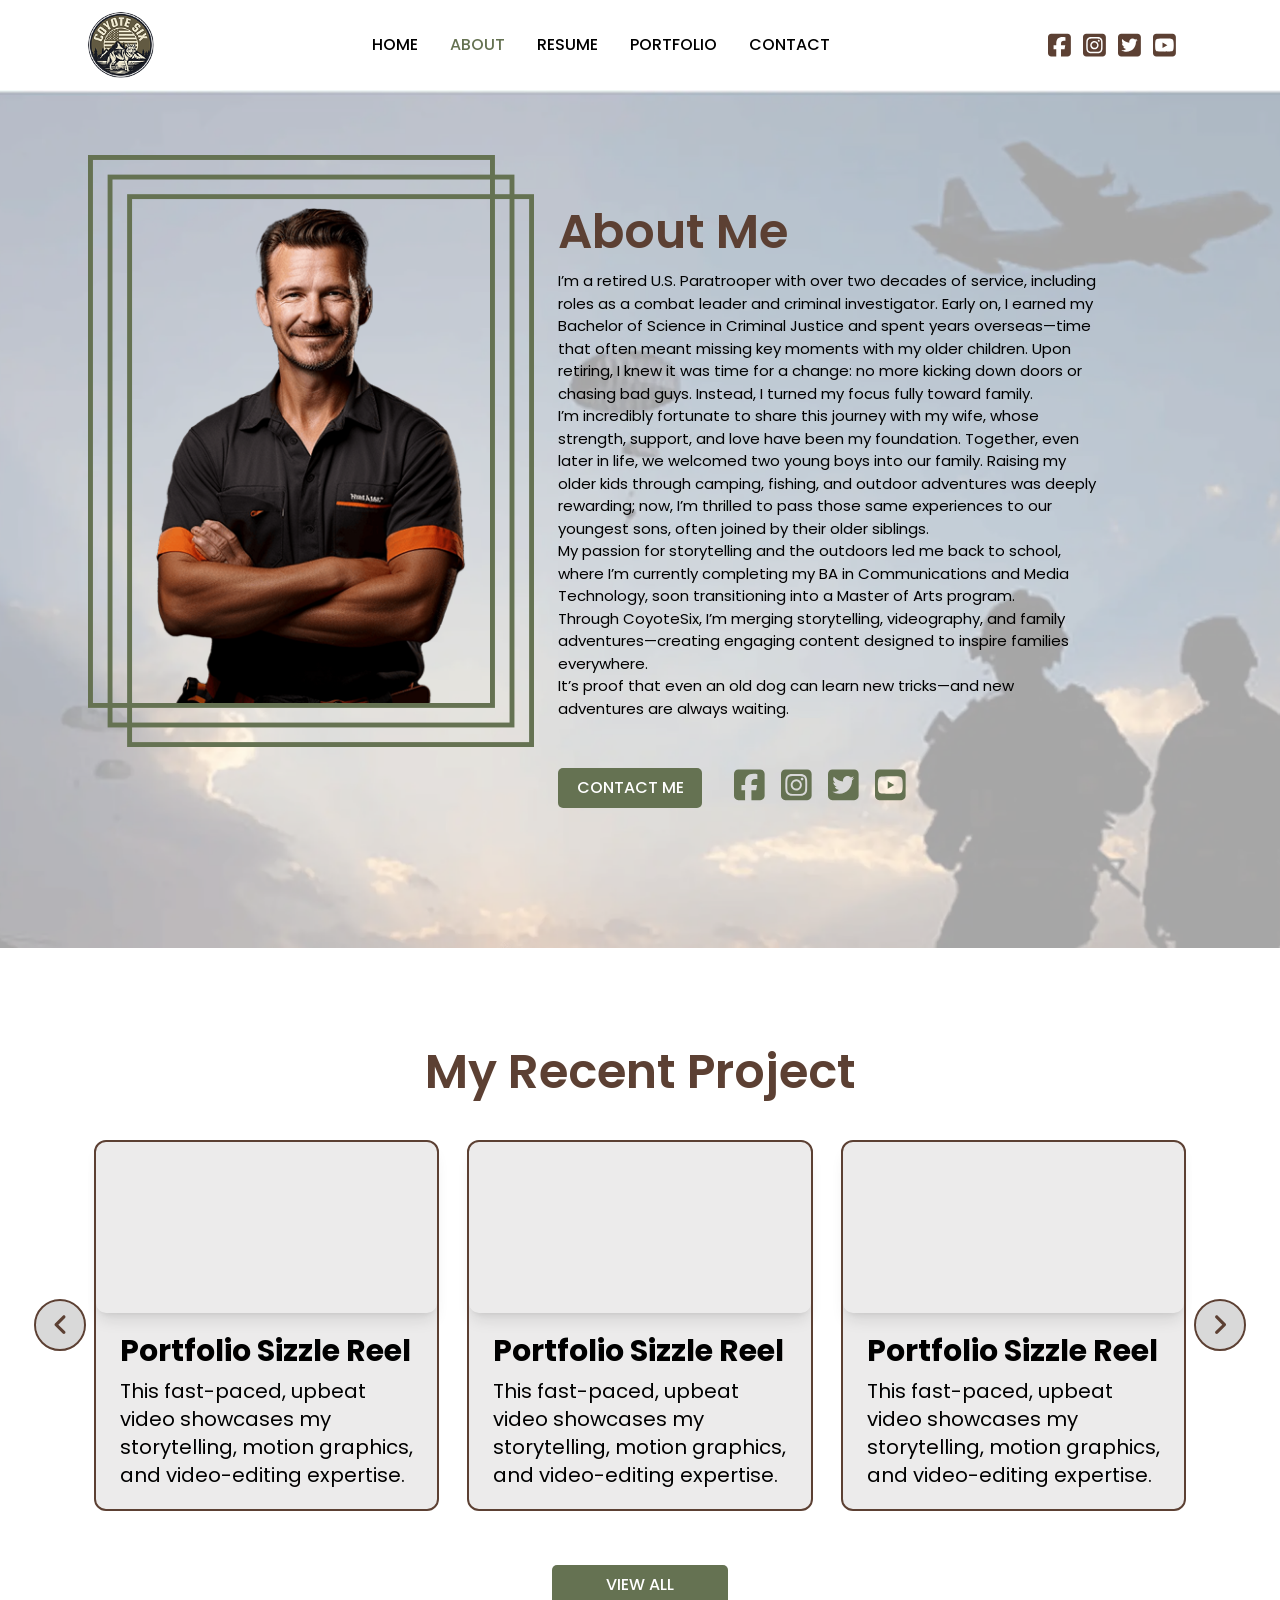
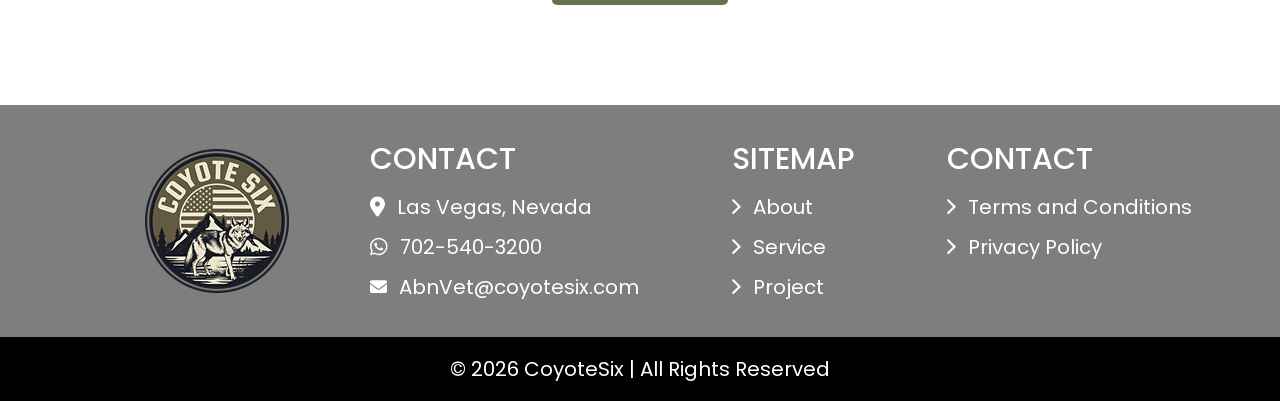
==== commit b55695ce: "updated" ====
--- a/src/about.html
+++ b/src/about.html
@@ -23,7 +23,7 @@
 
   <body class="font-poppins text-black">
     <!-- header start -->
-    <header class="bg-white/10">
+    <header id="header" class="white-10 sticky top-0 z-90">
       <nav
         class="container mx-auto flex items-center justify-between px-4 lg:px-12 py-3"
       >
@@ -506,7 +506,7 @@
             <!-- single item start  -->
             <div class="">
               <h4 class="text-white md:text-3xl text-xl font-medium">
-                CONTACT
+                SITEMAP
               </h4>
               <ul class="flex flex-col gap-3 mt-4">
                 <li class="">
--- a/src/css/style.min.css
+++ b/src/css/style.min.css
@@ -1,2 +1,2 @@
 /*! tailwindcss v4.0.0 | MIT License | https://tailwindcss.com */
-@layer theme{:root{--font-sans:ui-sans-serif,system-ui,sans-serif,"Apple Color Emoji","Segoe UI Emoji","Segoe UI Symbol","Noto Color Emoji";--font-serif:ui-serif,Georgia,Cambria,"Times New Roman",Times,serif;--font-mono:ui-monospace,SFMono-Regular,Menlo,Monaco,Consolas,"Liberation Mono","Courier New",monospace;--color-red-50:oklch(.971 .013 17.38);--color-red-100:oklch(.936 .032 17.717);--color-red-200:oklch(.885 .062 18.334);--color-red-300:oklch(.808 .114 19.571);--color-red-400:oklch(.704 .191 22.216);--color-red-500:oklch(.637 .237 25.331);--color-red-600:oklch(.577 .245 27.325);--color-red-700:oklch(.505 .213 27.518);--color-red-800:oklch(.444 .177 26.899);--color-red-900:oklch(.396 .141 25.723);--color-red-950:oklch(.258 .092 26.042);--color-orange-50:oklch(.98 .016 73.684);--color-orange-100:oklch(.954 .038 75.164);--color-orange-200:oklch(.901 .076 70.697);--color-orange-300:oklch(.837 .128 66.29);--color-orange-400:oklch(.75 .183 55.934);--color-orange-500:oklch(.705 .213 47.604);--color-orange-600:oklch(.646 .222 41.116);--color-orange-700:oklch(.553 .195 38.402);--color-orange-800:oklch(.47 .157 37.304);--color-orange-900:oklch(.408 .123 38.172);--color-orange-950:oklch(.266 .079 36.259);--color-amber-50:oklch(.987 .022 95.277);--color-amber-100:oklch(.962 .059 95.617);--color-amber-200:oklch(.924 .12 95.746);--color-amber-300:oklch(.879 .169 91.605);--color-amber-400:oklch(.828 .189 84.429);--color-amber-500:oklch(.769 .188 70.08);--color-amber-600:oklch(.666 .179 58.318);--color-amber-700:oklch(.555 .163 48.998);--color-amber-800:oklch(.473 .137 46.201);--color-amber-900:oklch(.414 .112 45.904);--color-amber-950:oklch(.279 .077 45.635);--color-yellow-50:oklch(.987 .026 102.212);--color-yellow-100:oklch(.973 .071 103.193);--color-yellow-200:oklch(.945 .129 101.54);--color-yellow-300:oklch(.905 .182 98.111);--color-yellow-400:oklch(.852 .199 91.936);--color-yellow-500:oklch(.795 .184 86.047);--color-yellow-600:oklch(.681 .162 75.834);--color-yellow-700:oklch(.554 .135 66.442);--color-yellow-800:oklch(.476 .114 61.907);--color-yellow-900:oklch(.421 .095 57.708);--color-yellow-950:oklch(.286 .066 53.813);--color-lime-50:oklch(.986 .031 120.757);--color-lime-100:oklch(.967 .067 122.328);--color-lime-200:oklch(.938 .127 124.321);--color-lime-300:oklch(.897 .196 126.665);--color-lime-400:oklch(.841 .238 128.85);--color-lime-500:oklch(.768 .233 130.85);--color-lime-600:oklch(.648 .2 131.684);--color-lime-700:oklch(.532 .157 131.589);--color-lime-800:oklch(.453 .124 130.933);--color-lime-900:oklch(.405 .101 131.063);--color-lime-950:oklch(.274 .072 132.109);--color-green-50:oklch(.982 .018 155.826);--color-green-100:oklch(.962 .044 156.743);--color-green-200:oklch(.925 .084 155.995);--color-green-300:oklch(.871 .15 154.449);--color-green-400:oklch(.792 .209 151.711);--color-green-500:oklch(.723 .219 149.579);--color-green-600:oklch(.627 .194 149.214);--color-green-700:oklch(.527 .154 150.069);--color-green-800:oklch(.448 .119 151.328);--color-green-900:oklch(.393 .095 152.535);--color-green-950:oklch(.266 .065 152.934);--color-emerald-50:oklch(.979 .021 166.113);--color-emerald-100:oklch(.95 .052 163.051);--color-emerald-200:oklch(.905 .093 164.15);--color-emerald-300:oklch(.845 .143 164.978);--color-emerald-400:oklch(.765 .177 163.223);--color-emerald-500:oklch(.696 .17 162.48);--color-emerald-600:oklch(.596 .145 163.225);--color-emerald-700:oklch(.508 .118 165.612);--color-emerald-800:oklch(.432 .095 166.913);--color-emerald-900:oklch(.378 .077 168.94);--color-emerald-950:oklch(.262 .051 172.552);--color-teal-50:oklch(.984 .014 180.72);--color-teal-100:oklch(.953 .051 180.801);--color-teal-200:oklch(.91 .096 180.426);--color-teal-300:oklch(.855 .138 181.071);--color-teal-400:oklch(.777 .152 181.912);--color-teal-500:oklch(.704 .14 182.503);--color-teal-600:oklch(.6 .118 184.704);--color-teal-700:oklch(.511 .096 186.391);--color-teal-800:oklch(.437 .078 188.216);--color-teal-900:oklch(.386 .063 188.416);--color-teal-950:oklch(.277 .046 192.524);--color-cyan-50:oklch(.984 .019 200.873);--color-cyan-100:oklch(.956 .045 203.388);--color-cyan-200:oklch(.917 .08 205.041);--color-cyan-300:oklch(.865 .127 207.078);--color-cyan-400:oklch(.789 .154 211.53);--color-cyan-500:oklch(.715 .143 215.221);--color-cyan-600:oklch(.609 .126 221.723);--color-cyan-700:oklch(.52 .105 223.128);--color-cyan-800:oklch(.45 .085 224.283);--color-cyan-900:oklch(.398 .07 227.392);--color-cyan-950:oklch(.302 .056 229.695);--color-sky-50:oklch(.977 .013 236.62);--color-sky-100:oklch(.951 .026 236.824);--color-sky-200:oklch(.901 .058 230.902);--color-sky-300:oklch(.828 .111 230.318);--color-sky-400:oklch(.746 .16 232.661);--color-sky-500:oklch(.685 .169 237.323);--color-sky-600:oklch(.588 .158 241.966);--color-sky-700:oklch(.5 .134 242.749);--color-sky-800:oklch(.443 .11 240.79);--color-sky-900:oklch(.391 .09 240.876);--color-sky-950:oklch(.293 .066 243.157);--color-blue-50:oklch(.97 .014 254.604);--color-blue-100:oklch(.932 .032 255.585);--color-blue-200:oklch(.882 .059 254.128);--color-blue-300:oklch(.809 .105 251.813);--color-blue-400:oklch(.707 .165 254.624);--color-blue-500:oklch(.623 .214 259.815);--color-blue-600:oklch(.546 .245 262.881);--color-blue-700:oklch(.488 .243 264.376);--color-blue-800:oklch(.424 .199 265.638);--color-blue-900:oklch(.379 .146 265.522);--color-blue-950:oklch(.282 .091 267.935);--color-indigo-50:oklch(.962 .018 272.314);--color-indigo-100:oklch(.93 .034 272.788);--color-indigo-200:oklch(.87 .065 274.039);--color-indigo-300:oklch(.785 .115 274.713);--color-indigo-400:oklch(.673 .182 276.935);--color-indigo-500:oklch(.585 .233 277.117);--color-indigo-600:oklch(.511 .262 276.966);--color-indigo-700:oklch(.457 .24 277.023);--color-indigo-800:oklch(.398 .195 277.366);--color-indigo-900:oklch(.359 .144 278.697);--color-indigo-950:oklch(.257 .09 281.288);--color-violet-50:oklch(.969 .016 293.756);--color-violet-100:oklch(.943 .029 294.588);--color-violet-200:oklch(.894 .057 293.283);--color-violet-300:oklch(.811 .111 293.571);--color-violet-400:oklch(.702 .183 293.541);--color-violet-500:oklch(.606 .25 292.717);--color-violet-600:oklch(.541 .281 293.009);--color-violet-700:oklch(.491 .27 292.581);--color-violet-800:oklch(.432 .232 292.759);--color-violet-900:oklch(.38 .189 293.745);--color-violet-950:oklch(.283 .141 291.089);--color-purple-50:oklch(.977 .014 308.299);--color-purple-100:oklch(.946 .033 307.174);--color-purple-200:oklch(.902 .063 306.703);--color-purple-300:oklch(.827 .119 306.383);--color-purple-400:oklch(.714 .203 305.504);--color-purple-500:oklch(.627 .265 303.9);--color-purple-600:oklch(.558 .288 302.321);--color-purple-700:oklch(.496 .265 301.924);--color-purple-800:oklch(.438 .218 303.724);--color-purple-900:oklch(.381 .176 304.987);--color-purple-950:oklch(.291 .149 302.717);--color-fuchsia-50:oklch(.977 .017 320.058);--color-fuchsia-100:oklch(.952 .037 318.852);--color-fuchsia-200:oklch(.903 .076 319.62);--color-fuchsia-300:oklch(.833 .145 321.434);--color-fuchsia-400:oklch(.74 .238 322.16);--color-fuchsia-500:oklch(.667 .295 322.15);--color-fuchsia-600:oklch(.591 .293 322.896);--color-fuchsia-700:oklch(.518 .253 323.949);--color-fuchsia-800:oklch(.452 .211 324.591);--color-fuchsia-900:oklch(.401 .17 325.612);--color-fuchsia-950:oklch(.293 .136 325.661);--color-pink-50:oklch(.971 .014 343.198);--color-pink-100:oklch(.948 .028 342.258);--color-pink-200:oklch(.899 .061 343.231);--color-pink-300:oklch(.823 .12 346.018);--color-pink-400:oklch(.718 .202 349.761);--color-pink-500:oklch(.656 .241 354.308);--color-pink-600:oklch(.592 .249 .584);--color-pink-700:oklch(.525 .223 3.958);--color-pink-800:oklch(.459 .187 3.815);--color-pink-900:oklch(.408 .153 2.432);--color-pink-950:oklch(.284 .109 3.907);--color-rose-50:oklch(.969 .015 12.422);--color-rose-100:oklch(.941 .03 12.58);--color-rose-200:oklch(.892 .058 10.001);--color-rose-300:oklch(.81 .117 11.638);--color-rose-400:oklch(.712 .194 13.428);--color-rose-500:oklch(.645 .246 16.439);--color-rose-600:oklch(.586 .253 17.585);--color-rose-700:oklch(.514 .222 16.935);--color-rose-800:oklch(.455 .188 13.697);--color-rose-900:oklch(.41 .159 10.272);--color-rose-950:oklch(.271 .105 12.094);--color-slate-50:oklch(.984 .003 247.858);--color-slate-100:oklch(.968 .007 247.896);--color-slate-200:oklch(.929 .013 255.508);--color-slate-300:oklch(.869 .022 252.894);--color-slate-400:oklch(.704 .04 256.788);--color-slate-500:oklch(.554 .046 257.417);--color-slate-600:oklch(.446 .043 257.281);--color-slate-700:oklch(.372 .044 257.287);--color-slate-800:oklch(.279 .041 260.031);--color-slate-900:oklch(.208 .042 265.755);--color-slate-950:oklch(.129 .042 264.695);--color-gray-50:oklch(.985 .002 247.839);--color-gray-100:oklch(.967 .003 264.542);--color-gray-200:oklch(.928 .006 264.531);--color-gray-300:oklch(.872 .01 258.338);--color-gray-400:oklch(.707 .022 261.325);--color-gray-500:oklch(.551 .027 264.364);--color-gray-600:oklch(.446 .03 256.802);--color-gray-700:oklch(.373 .034 259.733);--color-gray-800:oklch(.278 .033 256.848);--color-gray-900:oklch(.21 .034 264.665);--color-gray-950:oklch(.13 .028 261.692);--color-zinc-50:oklch(.985 0 0);--color-zinc-100:oklch(.967 .001 286.375);--color-zinc-200:oklch(.92 .004 286.32);--color-zinc-300:oklch(.871 .006 286.286);--color-zinc-400:oklch(.705 .015 286.067);--color-zinc-500:oklch(.552 .016 285.938);--color-zinc-600:oklch(.442 .017 285.786);--color-zinc-700:oklch(.37 .013 285.805);--color-zinc-800:oklch(.274 .006 286.033);--color-zinc-900:oklch(.21 .006 285.885);--color-zinc-950:oklch(.141 .005 285.823);--color-neutral-50:oklch(.985 0 0);--color-neutral-100:oklch(.97 0 0);--color-neutral-200:oklch(.922 0 0);--color-neutral-300:oklch(.87 0 0);--color-neutral-400:oklch(.708 0 0);--color-neutral-500:oklch(.556 0 0);--color-neutral-600:oklch(.439 0 0);--color-neutral-700:oklch(.371 0 0);--color-neutral-800:oklch(.269 0 0);--color-neutral-900:oklch(.205 0 0);--color-neutral-950:oklch(.145 0 0);--color-stone-50:oklch(.985 .001 106.423);--color-stone-100:oklch(.97 .001 106.424);--color-stone-200:oklch(.923 .003 48.717);--color-stone-300:oklch(.869 .005 56.366);--color-stone-400:oklch(.709 .01 56.259);--color-stone-500:oklch(.553 .013 58.071);--color-stone-600:oklch(.444 .011 73.639);--color-stone-700:oklch(.374 .01 67.558);--color-stone-800:oklch(.268 .007 34.298);--color-stone-900:oklch(.216 .006 56.043);--color-stone-950:oklch(.147 .004 49.25);--color-black:#000;--color-white:#fff;--spacing:.25rem;--container-3xs:16rem;--container-2xs:18rem;--container-xs:20rem;--container-sm:24rem;--container-md:28rem;--container-lg:32rem;--container-xl:36rem;--container-2xl:42rem;--container-3xl:48rem;--container-4xl:56rem;--container-5xl:64rem;--container-6xl:72rem;--container-7xl:80rem;--text-xs:.75rem;--text-xs--line-height:calc(1/.75);--text-sm:.875rem;--text-sm--line-height:calc(1.25/.875);--text-base:1rem;--text-base--line-height:calc(1.5/1);--text-lg:1.125rem;--text-lg--line-height:calc(1.75/1.125);--text-xl:1.25rem;--text-xl--line-height:calc(1.75/1.25);--text-2xl:1.5rem;--text-2xl--line-height:calc(2/1.5);--text-3xl:1.875rem;--text-3xl--line-height:calc(2.25/1.875);--text-4xl:2.25rem;--text-4xl--line-height:calc(2.5/2.25);--text-5xl:3rem;--text-5xl--line-height:1;--text-6xl:3.75rem;--text-6xl--line-height:1;--text-7xl:4.5rem;--text-7xl--line-height:1;--text-8xl:6rem;--text-8xl--line-height:1;--text-9xl:8rem;--text-9xl--line-height:1;--font-weight-thin:100;--font-weight-extralight:200;--font-weight-light:300;--font-weight-normal:400;--font-weight-medium:500;--font-weight-semibold:600;--font-weight-bold:700;--font-weight-extrabold:800;--font-weight-black:900;--tracking-tighter:-.05em;--tracking-tight:-.025em;--tracking-normal:0em;--tracking-wide:.025em;--tracking-wider:.05em;--tracking-widest:.1em;--leading-tight:1.25;--leading-snug:1.375;--leading-normal:1.5;--leading-relaxed:1.625;--leading-loose:2;--radius-xs:.125rem;--radius-sm:.25rem;--radius-md:.375rem;--radius-lg:.5rem;--radius-xl:.75rem;--radius-2xl:1rem;--radius-3xl:1.5rem;--radius-4xl:2rem;--shadow-2xs:0 1px #0000000d;--shadow-xs:0 1px 2px 0 #0000000d;--shadow-sm:0 1px 3px 0 #0000001a,0 1px 2px -1px #0000001a;--shadow-md:0 4px 6px -1px #0000001a,0 2px 4px -2px #0000001a;--shadow-lg:0 10px 15px -3px #0000001a,0 4px 6px -4px #0000001a;--shadow-xl:0 20px 25px -5px #0000001a,0 8px 10px -6px #0000001a;--shadow-2xl:0 25px 50px -12px #00000040;--inset-shadow-2xs:inset 0 1px #0000000d;--inset-shadow-xs:inset 0 1px 1px #0000000d;--inset-shadow-sm:inset 0 2px 4px #0000000d;--drop-shadow-xs:0 1px 1px #0000000d;--drop-shadow-sm:0 1px 2px #00000026;--drop-shadow-md:0 3px 3px #0000001f;--drop-shadow-lg:0 4px 4px #00000026;--drop-shadow-xl:0 9px 7px #0000001a;--drop-shadow-2xl:0 25px 25px #00000026;--ease-in:cubic-bezier(.4,0,1,1);--ease-out:cubic-bezier(0,0,.2,1);--ease-in-out:cubic-bezier(.4,0,.2,1);--animate-spin:spin 1s linear infinite;--animate-ping:ping 1s cubic-bezier(0,0,.2,1)infinite;--animate-pulse:pulse 2s cubic-bezier(.4,0,.6,1)infinite;--animate-bounce:bounce 1s infinite;--blur-xs:4px;--blur-sm:8px;--blur-md:12px;--blur-lg:16px;--blur-xl:24px;--blur-2xl:40px;--blur-3xl:64px;--perspective-dramatic:100px;--perspective-near:300px;--perspective-normal:500px;--perspective-midrange:800px;--perspective-distant:1200px;--aspect-video:16/9;--default-transition-duration:.15s;--default-transition-timing-function:cubic-bezier(.4,0,.2,1);--default-font-family:var(--font-sans);--default-font-feature-settings:var(--font-sans--font-feature-settings);--default-font-variation-settings:var(--font-sans--font-variation-settings);--default-mono-font-family:var(--font-mono);--default-mono-font-feature-settings:var(--font-mono--font-feature-settings);--default-mono-font-variation-settings:var(--font-mono--font-variation-settings);--font-poppins:"Poppins",sans-serif;--color-primary:#5c4033;--color-secondary:#657252;--color-accent:#191c24;--breakpoint-sm:576px;--breakpoint-md:768px;--breakpoint-lg:992px;--breakpoint-xl:1200px;--breakpoint-2xl:1400px;--breakpoint-3xl:1536px}}@layer base{*,:after,:before,::backdrop{box-sizing:border-box;border:0 solid;margin:0;padding:0}::file-selector-button{box-sizing:border-box;border:0 solid;margin:0;padding:0}html,:host{-webkit-text-size-adjust:100%;tab-size:4;line-height:1.5;font-family:var(--default-font-family,ui-sans-serif,system-ui,sans-serif,"Apple Color Emoji","Segoe UI Emoji","Segoe UI Symbol","Noto Color Emoji");font-feature-settings:var(--default-font-feature-settings,normal);font-variation-settings:var(--default-font-variation-settings,normal);-webkit-tap-highlight-color:transparent}body{line-height:inherit}hr{height:0;color:inherit;border-top-width:1px}abbr:where([title]){-webkit-text-decoration:underline dotted;text-decoration:underline dotted}h1,h2,h3,h4,h5,h6{font-size:inherit;font-weight:inherit}a{color:inherit;-webkit-text-decoration:inherit;-webkit-text-decoration:inherit;-webkit-text-decoration:inherit;text-decoration:inherit}b,strong{font-weight:bolder}code,kbd,samp,pre{font-family:var(--default-mono-font-family,ui-monospace,SFMono-Regular,Menlo,Monaco,Consolas,"Liberation Mono","Courier New",monospace);font-feature-settings:var(--default-mono-font-feature-settings,normal);font-variation-settings:var(--default-mono-font-variation-settings,normal);font-size:1em}small{font-size:80%}sub,sup{vertical-align:baseline;font-size:75%;line-height:0;position:relative}sub{bottom:-.25em}sup{top:-.5em}table{text-indent:0;border-color:inherit;border-collapse:collapse}:-moz-focusring{outline:auto}progress{vertical-align:baseline}summary{display:list-item}ol,ul,menu{list-style:none}img,svg,video,canvas,audio,iframe,embed,object{vertical-align:middle;display:block}img,video{max-width:100%;height:auto}button,input,select,optgroup,textarea{font:inherit;font-feature-settings:inherit;font-variation-settings:inherit;letter-spacing:inherit;color:inherit;opacity:1;background-color:#0000;border-radius:0}::file-selector-button{font:inherit;font-feature-settings:inherit;font-variation-settings:inherit;letter-spacing:inherit;color:inherit;opacity:1;background-color:#0000;border-radius:0}:where(select:is([multiple],[size])) optgroup{font-weight:bolder}:where(select:is([multiple],[size])) optgroup option{padding-inline-start:20px}::file-selector-button{margin-inline-end:4px}::placeholder{opacity:1;color:color-mix(in oklab,currentColor 50%,transparent)}textarea{resize:vertical}::-webkit-search-decoration{-webkit-appearance:none}::-webkit-date-and-time-value{min-height:1lh;text-align:inherit}::-webkit-datetime-edit{display:inline-flex}::-webkit-datetime-edit-fields-wrapper{padding:0}::-webkit-datetime-edit{padding-block:0}::-webkit-datetime-edit-year-field{padding-block:0}::-webkit-datetime-edit-month-field{padding-block:0}::-webkit-datetime-edit-day-field{padding-block:0}::-webkit-datetime-edit-hour-field{padding-block:0}::-webkit-datetime-edit-minute-field{padding-block:0}::-webkit-datetime-edit-second-field{padding-block:0}::-webkit-datetime-edit-millisecond-field{padding-block:0}::-webkit-datetime-edit-meridiem-field{padding-block:0}:-moz-ui-invalid{box-shadow:none}button,input:where([type=button],[type=reset],[type=submit]){appearance:button}::file-selector-button{appearance:button}::-webkit-inner-spin-button{height:auto}::-webkit-outer-spin-button{height:auto}[hidden]:where(:not([hidden=until-found])){display:none!important}}@layer components;@layer utilities{.absolute{position:absolute}.relative{position:relative}.-top-9{top:calc(var(--spacing)*-9)}.top-1\/2{top:50%}.-right-3{right:calc(var(--spacing)*-3)}.right-0{right:calc(var(--spacing)*0)}.-bottom-\[8\.5\%\]{bottom:-8.5%}.-left-3{left:calc(var(--spacing)*-3)}.left-0{left:calc(var(--spacing)*0)}.z-10{z-index:10}.col-span-1{grid-column:span 1/span 1}.col-span-2{grid-column:span 2/span 2}.container{width:100%}@media (width>=576px){.container{max-width:576px}}@media (width>=768px){.container{max-width:768px}}@media (width>=992px){.container{max-width:992px}}@media (width>=1200px){.container{max-width:1200px}}@media (width>=1400px){.container{max-width:1400px}}@media (width>=1536px){.container{max-width:1536px}}.mx-auto{margin-inline:auto}.mt-2\.5{margin-top:calc(var(--spacing)*2.5)}.mt-3{margin-top:calc(var(--spacing)*3)}.mt-3\.5{margin-top:calc(var(--spacing)*3.5)}.mt-4{margin-top:calc(var(--spacing)*4)}.mt-5{margin-top:calc(var(--spacing)*5)}.mt-6{margin-top:calc(var(--spacing)*6)}.mt-7{margin-top:calc(var(--spacing)*7)}.mt-8{margin-top:calc(var(--spacing)*8)}.mt-9\.5{margin-top:calc(var(--spacing)*9.5)}.mt-10{margin-top:calc(var(--spacing)*10)}.mt-12{margin-top:calc(var(--spacing)*12)}.mt-18{margin-top:calc(var(--spacing)*18)}.mt-\[60px\]{margin-top:60px}.mb-2{margin-bottom:calc(var(--spacing)*2)}.mb-3\.5{margin-bottom:calc(var(--spacing)*3.5)}.block{display:block}.flex{display:flex}.grid{display:grid}.hidden{display:none}.inline-block{display:inline-block}.aspect-\[calc\(4\*3\+1\)\/9\.5\]{aspect-ratio:13/9.5}.h-7{height:calc(var(--spacing)*7)}.h-11{height:calc(var(--spacing)*11)}.h-12{height:calc(var(--spacing)*12)}.h-\[200px\]{height:200px}.h-full{height:100%}.max-h-14{max-height:calc(var(--spacing)*14)}.min-h-16{min-height:calc(var(--spacing)*16)}.min-h-full{min-height:100%}.w-7{width:calc(var(--spacing)*7)}.w-8{width:calc(var(--spacing)*8)}.w-11{width:calc(var(--spacing)*11)}.w-12{width:calc(var(--spacing)*12)}.w-36{width:calc(var(--spacing)*36)}.w-44{width:calc(var(--spacing)*44)}.w-\[200px\]{width:200px}.w-\[23px\]{width:23px}.w-\[285px\]{width:285px}.w-\[985px\]{width:985px}.w-full{width:100%}.max-w-8{max-width:calc(var(--spacing)*8)}.max-w-14{max-width:calc(var(--spacing)*14)}.max-w-\[20px\]{max-width:20px}.max-w-\[770px\]{max-width:770px}.max-w-\[1299px\]{max-width:1299px}.max-w-auto{max-width:auto}.max-w-full{max-width:100%}.min-w-16{min-width:calc(var(--spacing)*16)}.min-w-full{min-width:100%}.flex-shrink-0{flex-shrink:0}.-translate-y-1\/2{--tw-translate-y:calc(calc(1/2*100%)*-1);translate:var(--tw-translate-x)var(--tw-translate-y)}.transform{transform:var(--tw-rotate-x)var(--tw-rotate-y)var(--tw-rotate-z)var(--tw-skew-x)var(--tw-skew-y)}.cursor-pointer{cursor:pointer}.grid-cols-1{grid-template-columns:repeat(1,minmax(0,1fr))}.grid-cols-2{grid-template-columns:repeat(2,minmax(0,1fr))}.flex-col{flex-direction:column}.flex-row{flex-direction:row}.flex-wrap{flex-wrap:wrap}.items-center{align-items:center}.items-start{align-items:flex-start}.justify-between{justify-content:space-between}.justify-center{justify-content:center}.justify-start{justify-content:flex-start}.justify-items-center{justify-items:center}.gap-3{gap:calc(var(--spacing)*3)}.gap-4{gap:calc(var(--spacing)*4)}.gap-8{gap:calc(var(--spacing)*8)}.gap-10{gap:calc(var(--spacing)*10)}.gap-12{gap:calc(var(--spacing)*12)}.gap-x-3\.5{column-gap:calc(var(--spacing)*3.5)}.gap-x-4{column-gap:calc(var(--spacing)*4)}.gap-x-8{column-gap:calc(var(--spacing)*8)}.gap-x-12{column-gap:calc(var(--spacing)*12)}.gap-x-16{column-gap:calc(var(--spacing)*16)}:where(.space-y-4>:not(:last-child)){--tw-space-y-reverse:0;margin-block-start:calc(calc(var(--spacing)*4)*var(--tw-space-y-reverse));margin-block-end:calc(calc(var(--spacing)*4)*calc(1 - var(--tw-space-y-reverse)))}:where(.space-y-6>:not(:last-child)){--tw-space-y-reverse:0;margin-block-start:calc(calc(var(--spacing)*6)*var(--tw-space-y-reverse));margin-block-end:calc(calc(var(--spacing)*6)*calc(1 - var(--tw-space-y-reverse)))}:where(.space-y-6\.5>:not(:last-child)){--tw-space-y-reverse:0;margin-block-start:calc(calc(var(--spacing)*6.5)*var(--tw-space-y-reverse));margin-block-end:calc(calc(var(--spacing)*6.5)*calc(1 - var(--tw-space-y-reverse)))}.gap-y-4{row-gap:calc(var(--spacing)*4)}.gap-y-5{row-gap:calc(var(--spacing)*5)}.gap-y-8{row-gap:calc(var(--spacing)*8)}.gap-y-10{row-gap:calc(var(--spacing)*10)}.gap-y-16{row-gap:calc(var(--spacing)*16)}.gap-y-20{row-gap:calc(var(--spacing)*20)}:where(.space-x-3>:not(:last-child)){--tw-space-x-reverse:0;margin-inline-start:calc(calc(var(--spacing)*3)*var(--tw-space-x-reverse));margin-inline-end:calc(calc(var(--spacing)*3)*calc(1 - var(--tw-space-x-reverse)))}:where(.space-x-4>:not(:last-child)){--tw-space-x-reverse:0;margin-inline-start:calc(calc(var(--spacing)*4)*var(--tw-space-x-reverse));margin-inline-end:calc(calc(var(--spacing)*4)*calc(1 - var(--tw-space-x-reverse)))}:where(.space-x-5>:not(:last-child)){--tw-space-x-reverse:0;margin-inline-start:calc(calc(var(--spacing)*5)*var(--tw-space-x-reverse));margin-inline-end:calc(calc(var(--spacing)*5)*calc(1 - var(--tw-space-x-reverse)))}:where(.space-x-8>:not(:last-child)){--tw-space-x-reverse:0;margin-inline-start:calc(calc(var(--spacing)*8)*var(--tw-space-x-reverse));margin-inline-end:calc(calc(var(--spacing)*8)*calc(1 - var(--tw-space-x-reverse)))}.self-center{align-self:center}.self-start{align-self:flex-start}.scroll-smooth{scroll-behavior:smooth}.rounded-2xl{border-radius:var(--radius-2xl)}.rounded-\[5px\]{border-radius:5px}.rounded-\[6px\]{border-radius:6px}.rounded-\[10px\]{border-radius:10px}.rounded-full{border-radius:3.40282e38px}.border{border-style:var(--tw-border-style);border-width:1px}.border-\[2px\]{border-style:var(--tw-border-style);border-width:2px}.border-b-\[5px\]{border-bottom-style:var(--tw-border-style);border-bottom-width:5px}.border-gray-400{border-color:var(--color-gray-400)}.border-primary{border-color:var(--color-primary)}.border-secondary{border-color:var(--color-secondary)}.bg-\[\#7E7E7E\]{background-color:#7e7e7e}.bg-\[\#D9D9D9\]{background-color:#d9d9d9}.bg-black{background-color:var(--color-black)}.bg-primary{background-color:var(--color-primary)}.bg-primary\/10{background-color:color-mix(in oklab,var(--color-primary)10%,transparent)}.bg-secondary{background-color:var(--color-secondary)}.bg-secondary\/10{background-color:color-mix(in oklab,var(--color-secondary)10%,transparent)}.bg-stone-700\/10{background-color:color-mix(in oklab,var(--color-stone-700)10%,transparent)}.bg-white{background-color:var(--color-white)}.bg-white\/10{background-color:color-mix(in oklab,var(--color-white)10%,transparent)}.bg-cover{background-size:cover}.bg-bottom{background-position:bottom}.bg-left-bottom{background-position:0 100%}.bg-no-repeat{background-repeat:no-repeat}.p-2{padding:calc(var(--spacing)*2)}.p-5{padding:calc(var(--spacing)*5)}.px-2{padding-inline:calc(var(--spacing)*2)}.px-3{padding-inline:calc(var(--spacing)*3)}.px-4{padding-inline:calc(var(--spacing)*4)}.px-5{padding-inline:calc(var(--spacing)*5)}.px-6{padding-inline:calc(var(--spacing)*6)}.py-0{padding-block:calc(var(--spacing)*0)}.py-2{padding-block:calc(var(--spacing)*2)}.py-2\.5{padding-block:calc(var(--spacing)*2.5)}.py-3{padding-block:calc(var(--spacing)*3)}.py-4{padding-block:calc(var(--spacing)*4)}.py-5{padding-block:calc(var(--spacing)*5)}.py-9{padding-block:calc(var(--spacing)*9)}.py-10{padding-block:calc(var(--spacing)*10)}.py-20{padding-block:calc(var(--spacing)*20)}.py-\[18px\]{padding-block:18px}.py-\[44px\]{padding-block:44px}.pt-12{padding-top:calc(var(--spacing)*12)}.pt-16{padding-top:calc(var(--spacing)*16)}.pt-\[40px\]{padding-top:40px}.pt-\[118px\]{padding-top:118px}.pt-\[135px\]{padding-top:135px}.pb-1{padding-bottom:calc(var(--spacing)*1)}.pb-5{padding-bottom:calc(var(--spacing)*5)}.pb-20{padding-bottom:calc(var(--spacing)*20)}.pb-\[36px\]{padding-bottom:36px}.pb-\[60px\]{padding-bottom:60px}.text-center{text-align:center}.text-start{text-align:start}.align-middle{vertical-align:middle}.font-poppins{font-family:var(--font-poppins)}.text-3xl{font-size:var(--text-3xl);line-height:var(--tw-leading,var(--text-3xl--line-height))}.text-base{font-size:var(--text-base);line-height:var(--tw-leading,var(--text-base--line-height))}.text-lg{font-size:var(--text-lg);line-height:var(--tw-leading,var(--text-lg--line-height))}.text-xl{font-size:var(--text-xl);line-height:var(--tw-leading,var(--text-xl--line-height))}.text-\[15px\]{font-size:15px}.font-bold{--tw-font-weight:var(--font-weight-bold);font-weight:var(--font-weight-bold)}.font-medium{--tw-font-weight:var(--font-weight-medium);font-weight:var(--font-weight-medium)}.font-normal{--tw-font-weight:var(--font-weight-normal);font-weight:var(--font-weight-normal)}.font-semibold{--tw-font-weight:var(--font-weight-semibold);font-weight:var(--font-weight-semibold)}.tracking-wide{--tw-tracking:var(--tracking-wide);letter-spacing:var(--tracking-wide)}.tracking-wider{--tw-tracking:var(--tracking-wider);letter-spacing:var(--tracking-wider)}.text-accent{color:var(--color-accent)}.text-black{color:var(--color-black)}.text-gray-700{color:var(--color-gray-700)}.text-neutral-500{color:var(--color-neutral-500)}.text-primary{color:var(--color-primary)}.text-secondary{color:var(--color-secondary)}.text-white{color:var(--color-white)}.uppercase{text-transform:uppercase}.shadow-\[0px_5px_20px_0px_rgba\(0\,0\,0\,0\.15\)\]{--tw-shadow:0px 5px 20px 0px var(--tw-shadow-color,#00000026);box-shadow:var(--tw-inset-shadow),var(--tw-inset-ring-shadow),var(--tw-ring-offset-shadow),var(--tw-ring-shadow),var(--tw-shadow)}.shadow-\[5px_5px_10px_0px_rgba\(0\,0\,0\,0\.10\)\]{--tw-shadow:5px 5px 10px 0px var(--tw-shadow-color,#0000001a);box-shadow:var(--tw-inset-shadow),var(--tw-inset-ring-shadow),var(--tw-ring-offset-shadow),var(--tw-ring-shadow),var(--tw-shadow)}.shadow-lg{--tw-shadow:0 10px 15px -3px var(--tw-shadow-color,#0000001a),0 4px 6px -4px var(--tw-shadow-color,#0000001a);box-shadow:var(--tw-inset-shadow),var(--tw-inset-ring-shadow),var(--tw-ring-offset-shadow),var(--tw-ring-shadow),var(--tw-shadow)}.shadow-md{--tw-shadow:0 4px 6px -1px var(--tw-shadow-color,#0000001a),0 2px 4px -2px var(--tw-shadow-color,#0000001a);box-shadow:var(--tw-inset-shadow),var(--tw-inset-ring-shadow),var(--tw-ring-offset-shadow),var(--tw-ring-shadow),var(--tw-shadow)}.outline-1{outline-style:var(--tw-outline-style);outline-width:1px}.outline-2{outline-style:var(--tw-outline-style);outline-width:2px}.outline-primary{outline-color:var(--color-primary)}.outline-secondary{outline-color:var(--color-secondary)}.transition-all{transition-property:all;transition-timing-function:var(--tw-ease,var(--default-transition-timing-function));transition-duration:var(--tw-duration,var(--default-transition-duration))}.duration-200{--tw-duration:.2s;transition-duration:.2s}@media (hover:hover){.group-hover\:underline:is(:where(.group):hover *){text-decoration-line:underline}.hover\:-translate-y-\[calc\(50\%\+3px\)\]:hover{--tw-translate-y:calc(calc(50% + 3px)*-1);translate:var(--tw-translate-x)var(--tw-translate-y)}.hover\:translate-y-0\.5:hover{--tw-translate-y:calc(var(--spacing)*.5);translate:var(--tw-translate-x)var(--tw-translate-y)}.hover\:text-secondary:hover{color:var(--color-secondary)}.hover\:shadow-\[5px_5px_10px_0px_rgba\(0\,0\,0\,0\.10\)\]:hover{--tw-shadow:5px 5px 10px 0px var(--tw-shadow-color,#0000001a);box-shadow:var(--tw-inset-shadow),var(--tw-inset-ring-shadow),var(--tw-ring-offset-shadow),var(--tw-ring-shadow),var(--tw-shadow)}}.focus\:outline-none:focus{--tw-outline-style:none;outline-style:none}@media (width>=576px){.sm\:-right-16{right:calc(var(--spacing)*-16)}.sm\:-left-16{left:calc(var(--spacing)*-16)}}@media (width>=768px){.md\:-right-13{right:calc(var(--spacing)*-13)}.md\:-left-13{left:calc(var(--spacing)*-13)}.md\:col-span-1{grid-column:span 1/span 1}.md\:mt-7{margin-top:calc(var(--spacing)*7)}.md\:mt-10{margin-top:calc(var(--spacing)*10)}.md\:mt-\[38px\]{margin-top:38px}.md\:mt-\[70px\]{margin-top:70px}.md\:mt-\[74px\]{margin-top:74px}.md\:flex{display:flex}.md\:hidden{display:none}.md\:aspect-\[calc\(4\*3\+1\)\/6\.5\]{aspect-ratio:13/6.5}@media (width>=768px){.md\:md\:aspect-\[calc\(4\*3\+1\)\/6\.5\]{aspect-ratio:13/6.5}}.md\:max-h-16\.5{max-height:calc(var(--spacing)*16.5)}.md\:w-36{width:calc(var(--spacing)*36)}.md\:max-w-16\.5{max-width:calc(var(--spacing)*16.5)}.md\:flex-row{flex-direction:row}.md\:gap-4{gap:calc(var(--spacing)*4)}.md\:gap-6{gap:calc(var(--spacing)*6)}.md\:px-10{padding-inline:calc(var(--spacing)*10)}.md\:px-\[28px\]{padding-inline:28px}.md\:py-20{padding-block:calc(var(--spacing)*20)}.md\:py-\[100px\]{padding-block:100px}.md\:py-\[18px\]{padding-block:18px}.md\:pb-\[100px\]{padding-bottom:100px}.md\:text-2xl{font-size:var(--text-2xl);line-height:var(--tw-leading,var(--text-2xl--line-height))}.md\:text-3xl{font-size:var(--text-3xl);line-height:var(--tw-leading,var(--text-3xl--line-height))}.md\:text-5xl{font-size:var(--text-5xl);line-height:var(--tw-leading,var(--text-5xl--line-height))}.md\:text-base{font-size:var(--text-base);line-height:var(--tw-leading,var(--text-base--line-height))}.md\:text-xl{font-size:var(--text-xl);line-height:var(--tw-leading,var(--text-xl--line-height))}}@media (width>=992px){.lg\:-top-11{top:calc(var(--spacing)*-11)}.lg\:col-span-1{grid-column:span 1/span 1}.lg\:col-span-3{grid-column:span 3/span 3}.lg\:col-span-5{grid-column:span 5/span 5}.lg\:col-span-6{grid-column:span 6/span 6}.lg\:col-span-7{grid-column:span 7/span 7}.lg\:col-span-9{grid-column:span 9/span 9}.lg\:mt-4{margin-top:calc(var(--spacing)*4)}.lg\:mt-11{margin-top:calc(var(--spacing)*11)}.lg\:mt-31{margin-top:calc(var(--spacing)*31)}.lg\:mt-\[26px\]{margin-top:26px}.lg\:block{display:block}.lg\:grid{display:grid}.lg\:hidden{display:none}.lg\:min-h-20\.5{min-height:calc(var(--spacing)*20.5)}.lg\:w-10{width:calc(var(--spacing)*10)}.lg\:w-\[250px\]{width:250px}.lg\:w-auto{width:auto}.lg\:min-w-10{min-width:calc(var(--spacing)*10)}.lg\:min-w-20\.5{min-width:calc(var(--spacing)*20.5)}.lg\:grid-cols-2{grid-template-columns:repeat(2,minmax(0,1fr))}.lg\:grid-cols-4{grid-template-columns:repeat(4,minmax(0,1fr))}.lg\:grid-cols-5{grid-template-columns:repeat(5,minmax(0,1fr))}.lg\:grid-cols-12{grid-template-columns:repeat(12,minmax(0,1fr))}.lg\:flex-row{flex-direction:row}.lg\:items-start{align-items:flex-start}.lg\:justify-start{justify-content:flex-start}.lg\:gap-6{gap:calc(var(--spacing)*6)}.lg\:gap-12{gap:calc(var(--spacing)*12)}:where(.lg\:space-y-0>:not(:last-child)){--tw-space-y-reverse:0;margin-block-start:calc(calc(var(--spacing)*0)*var(--tw-space-y-reverse));margin-block-end:calc(calc(var(--spacing)*0)*calc(1 - var(--tw-space-y-reverse)))}:where(.lg\:space-y-8>:not(:last-child)){--tw-space-y-reverse:0;margin-block-start:calc(calc(var(--spacing)*8)*var(--tw-space-y-reverse));margin-block-end:calc(calc(var(--spacing)*8)*calc(1 - var(--tw-space-y-reverse)))}.lg\:gap-y-16{row-gap:calc(var(--spacing)*16)}:where(.lg\:space-x-6>:not(:last-child)){--tw-space-x-reverse:0;margin-inline-start:calc(calc(var(--spacing)*6)*var(--tw-space-x-reverse));margin-inline-end:calc(calc(var(--spacing)*6)*calc(1 - var(--tw-space-x-reverse)))}.lg\:px-6{padding-inline:calc(var(--spacing)*6)}.lg\:px-8{padding-inline:calc(var(--spacing)*8)}.lg\:px-12{padding-inline:calc(var(--spacing)*12)}.lg\:py-\[82px\]{padding-block:82px}.lg\:pt-12\.5{padding-top:calc(var(--spacing)*12.5)}.lg\:pt-\[70px\]{padding-top:70px}.lg\:pt-\[82px\]{padding-top:82px}.lg\:pb-7{padding-bottom:calc(var(--spacing)*7)}.lg\:pb-\[72px\]{padding-bottom:72px}.lg\:pb-\[87px\]{padding-bottom:87px}.lg\:pb-\[110px\]{padding-bottom:110px}.lg\:pb-\[140px\]{padding-bottom:140px}.lg\:text-left{text-align:left}.lg\:text-start{text-align:start}.lg\:text-2xl{font-size:var(--text-2xl);line-height:var(--tw-leading,var(--text-2xl--line-height))}.lg\:text-4xl{font-size:var(--text-4xl);line-height:var(--tw-leading,var(--text-4xl--line-height))}.lg\:text-5xl{font-size:var(--text-5xl);line-height:var(--tw-leading,var(--text-5xl--line-height))}.lg\:text-xl{font-size:var(--text-xl);line-height:var(--tw-leading,var(--text-xl--line-height))}.lg\:text-\[25px\]{font-size:25px}.lg\:text-\[26px\]{font-size:26px}.lg\:text-\[30px\]{font-size:30px}.lg\:text-\[40px\]{font-size:40px}}@media (width>=1200px){.xl\:w-\[310px\]{width:310px}.xl\:max-w-\[1140px\]{max-width:1140px}.xl\:gap-x-12{column-gap:calc(var(--spacing)*12)}.xl\:gap-y-9{row-gap:calc(var(--spacing)*9)}.xl\:gap-y-18{row-gap:calc(var(--spacing)*18)}.xl\:px-12{padding-inline:calc(var(--spacing)*12)}.xl\:px-14{padding-inline:calc(var(--spacing)*14)}}@media (width>=1400px){.\32 xl\:w-auto{width:auto}}}.banner{background-image:url(../img/banner-background.jpg)}.resume{background-image:url(../img/resume.webp)}.about-bg{background-image:url(../img/about-bg.webp)}@media (width>=1200px){.bg-110{background-size:110%}}@keyframes bounce-top{0%{transform:translateY(0)}30%{transform:translateY(-8px)}50%{transform:translateY(0)}70%{transform:translateY(-4px)}to{transform:translateY(0)}}.hover\:animate-bounce-top:hover{animation:1s ease-in-out bounce-top}@keyframes spin{to{transform:rotate(360deg)}}@keyframes ping{75%,to{opacity:0;transform:scale(2)}}@keyframes pulse{50%{opacity:.5}}@keyframes bounce{0%,to{animation-timing-function:cubic-bezier(.8,0,1,1);transform:translateY(-25%)}50%{animation-timing-function:cubic-bezier(0,0,.2,1);transform:none}}@property --tw-translate-x{syntax:"*";inherits:false;initial-value:0}@property --tw-translate-y{syntax:"*";inherits:false;initial-value:0}@property --tw-translate-z{syntax:"*";inherits:false;initial-value:0}@property --tw-rotate-x{syntax:"*";inherits:false;initial-value:rotateX(0)}@property --tw-rotate-y{syntax:"*";inherits:false;initial-value:rotateY(0)}@property --tw-rotate-z{syntax:"*";inherits:false;initial-value:rotateZ(0)}@property --tw-skew-x{syntax:"*";inherits:false;initial-value:skewX(0)}@property --tw-skew-y{syntax:"*";inherits:false;initial-value:skewY(0)}@property --tw-space-y-reverse{syntax:"*";inherits:false;initial-value:0}@property --tw-space-x-reverse{syntax:"*";inherits:false;initial-value:0}@property --tw-border-style{syntax:"*";inherits:false;initial-value:solid}@property --tw-font-weight{syntax:"*";inherits:false}@property --tw-tracking{syntax:"*";inherits:false}@property --tw-shadow{syntax:"*";inherits:false;initial-value:0 0 #0000}@property --tw-shadow-color{syntax:"*";inherits:false}@property --tw-inset-shadow{syntax:"*";inherits:false;initial-value:0 0 #0000}@property --tw-inset-shadow-color{syntax:"*";inherits:false}@property --tw-ring-color{syntax:"*";inherits:false}@property --tw-ring-shadow{syntax:"*";inherits:false;initial-value:0 0 #0000}@property --tw-inset-ring-color{syntax:"*";inherits:false}@property --tw-inset-ring-shadow{syntax:"*";inherits:false;initial-value:0 0 #0000}@property --tw-ring-inset{syntax:"*";inherits:false}@property --tw-ring-offset-width{syntax:"<length>";inherits:false;initial-value:0}@property --tw-ring-offset-color{syntax:"*";inherits:false;initial-value:#fff}@property --tw-ring-offset-shadow{syntax:"*";inherits:false;initial-value:0 0 #0000}@property --tw-outline-style{syntax:"*";inherits:false;initial-value:solid}@property --tw-duration{syntax:"*";inherits:false}+@layer theme{:root{--font-sans:ui-sans-serif,system-ui,sans-serif,"Apple Color Emoji","Segoe UI Emoji","Segoe UI Symbol","Noto Color Emoji";--font-serif:ui-serif,Georgia,Cambria,"Times New Roman",Times,serif;--font-mono:ui-monospace,SFMono-Regular,Menlo,Monaco,Consolas,"Liberation Mono","Courier New",monospace;--color-red-50:oklch(.971 .013 17.38);--color-red-100:oklch(.936 .032 17.717);--color-red-200:oklch(.885 .062 18.334);--color-red-300:oklch(.808 .114 19.571);--color-red-400:oklch(.704 .191 22.216);--color-red-500:oklch(.637 .237 25.331);--color-red-600:oklch(.577 .245 27.325);--color-red-700:oklch(.505 .213 27.518);--color-red-800:oklch(.444 .177 26.899);--color-red-900:oklch(.396 .141 25.723);--color-red-950:oklch(.258 .092 26.042);--color-orange-50:oklch(.98 .016 73.684);--color-orange-100:oklch(.954 .038 75.164);--color-orange-200:oklch(.901 .076 70.697);--color-orange-300:oklch(.837 .128 66.29);--color-orange-400:oklch(.75 .183 55.934);--color-orange-500:oklch(.705 .213 47.604);--color-orange-600:oklch(.646 .222 41.116);--color-orange-700:oklch(.553 .195 38.402);--color-orange-800:oklch(.47 .157 37.304);--color-orange-900:oklch(.408 .123 38.172);--color-orange-950:oklch(.266 .079 36.259);--color-amber-50:oklch(.987 .022 95.277);--color-amber-100:oklch(.962 .059 95.617);--color-amber-200:oklch(.924 .12 95.746);--color-amber-300:oklch(.879 .169 91.605);--color-amber-400:oklch(.828 .189 84.429);--color-amber-500:oklch(.769 .188 70.08);--color-amber-600:oklch(.666 .179 58.318);--color-amber-700:oklch(.555 .163 48.998);--color-amber-800:oklch(.473 .137 46.201);--color-amber-900:oklch(.414 .112 45.904);--color-amber-950:oklch(.279 .077 45.635);--color-yellow-50:oklch(.987 .026 102.212);--color-yellow-100:oklch(.973 .071 103.193);--color-yellow-200:oklch(.945 .129 101.54);--color-yellow-300:oklch(.905 .182 98.111);--color-yellow-400:oklch(.852 .199 91.936);--color-yellow-500:oklch(.795 .184 86.047);--color-yellow-600:oklch(.681 .162 75.834);--color-yellow-700:oklch(.554 .135 66.442);--color-yellow-800:oklch(.476 .114 61.907);--color-yellow-900:oklch(.421 .095 57.708);--color-yellow-950:oklch(.286 .066 53.813);--color-lime-50:oklch(.986 .031 120.757);--color-lime-100:oklch(.967 .067 122.328);--color-lime-200:oklch(.938 .127 124.321);--color-lime-300:oklch(.897 .196 126.665);--color-lime-400:oklch(.841 .238 128.85);--color-lime-500:oklch(.768 .233 130.85);--color-lime-600:oklch(.648 .2 131.684);--color-lime-700:oklch(.532 .157 131.589);--color-lime-800:oklch(.453 .124 130.933);--color-lime-900:oklch(.405 .101 131.063);--color-lime-950:oklch(.274 .072 132.109);--color-green-50:oklch(.982 .018 155.826);--color-green-100:oklch(.962 .044 156.743);--color-green-200:oklch(.925 .084 155.995);--color-green-300:oklch(.871 .15 154.449);--color-green-400:oklch(.792 .209 151.711);--color-green-500:oklch(.723 .219 149.579);--color-green-600:oklch(.627 .194 149.214);--color-green-700:oklch(.527 .154 150.069);--color-green-800:oklch(.448 .119 151.328);--color-green-900:oklch(.393 .095 152.535);--color-green-950:oklch(.266 .065 152.934);--color-emerald-50:oklch(.979 .021 166.113);--color-emerald-100:oklch(.95 .052 163.051);--color-emerald-200:oklch(.905 .093 164.15);--color-emerald-300:oklch(.845 .143 164.978);--color-emerald-400:oklch(.765 .177 163.223);--color-emerald-500:oklch(.696 .17 162.48);--color-emerald-600:oklch(.596 .145 163.225);--color-emerald-700:oklch(.508 .118 165.612);--color-emerald-800:oklch(.432 .095 166.913);--color-emerald-900:oklch(.378 .077 168.94);--color-emerald-950:oklch(.262 .051 172.552);--color-teal-50:oklch(.984 .014 180.72);--color-teal-100:oklch(.953 .051 180.801);--color-teal-200:oklch(.91 .096 180.426);--color-teal-300:oklch(.855 .138 181.071);--color-teal-400:oklch(.777 .152 181.912);--color-teal-500:oklch(.704 .14 182.503);--color-teal-600:oklch(.6 .118 184.704);--color-teal-700:oklch(.511 .096 186.391);--color-teal-800:oklch(.437 .078 188.216);--color-teal-900:oklch(.386 .063 188.416);--color-teal-950:oklch(.277 .046 192.524);--color-cyan-50:oklch(.984 .019 200.873);--color-cyan-100:oklch(.956 .045 203.388);--color-cyan-200:oklch(.917 .08 205.041);--color-cyan-300:oklch(.865 .127 207.078);--color-cyan-400:oklch(.789 .154 211.53);--color-cyan-500:oklch(.715 .143 215.221);--color-cyan-600:oklch(.609 .126 221.723);--color-cyan-700:oklch(.52 .105 223.128);--color-cyan-800:oklch(.45 .085 224.283);--color-cyan-900:oklch(.398 .07 227.392);--color-cyan-950:oklch(.302 .056 229.695);--color-sky-50:oklch(.977 .013 236.62);--color-sky-100:oklch(.951 .026 236.824);--color-sky-200:oklch(.901 .058 230.902);--color-sky-300:oklch(.828 .111 230.318);--color-sky-400:oklch(.746 .16 232.661);--color-sky-500:oklch(.685 .169 237.323);--color-sky-600:oklch(.588 .158 241.966);--color-sky-700:oklch(.5 .134 242.749);--color-sky-800:oklch(.443 .11 240.79);--color-sky-900:oklch(.391 .09 240.876);--color-sky-950:oklch(.293 .066 243.157);--color-blue-50:oklch(.97 .014 254.604);--color-blue-100:oklch(.932 .032 255.585);--color-blue-200:oklch(.882 .059 254.128);--color-blue-300:oklch(.809 .105 251.813);--color-blue-400:oklch(.707 .165 254.624);--color-blue-500:oklch(.623 .214 259.815);--color-blue-600:oklch(.546 .245 262.881);--color-blue-700:oklch(.488 .243 264.376);--color-blue-800:oklch(.424 .199 265.638);--color-blue-900:oklch(.379 .146 265.522);--color-blue-950:oklch(.282 .091 267.935);--color-indigo-50:oklch(.962 .018 272.314);--color-indigo-100:oklch(.93 .034 272.788);--color-indigo-200:oklch(.87 .065 274.039);--color-indigo-300:oklch(.785 .115 274.713);--color-indigo-400:oklch(.673 .182 276.935);--color-indigo-500:oklch(.585 .233 277.117);--color-indigo-600:oklch(.511 .262 276.966);--color-indigo-700:oklch(.457 .24 277.023);--color-indigo-800:oklch(.398 .195 277.366);--color-indigo-900:oklch(.359 .144 278.697);--color-indigo-950:oklch(.257 .09 281.288);--color-violet-50:oklch(.969 .016 293.756);--color-violet-100:oklch(.943 .029 294.588);--color-violet-200:oklch(.894 .057 293.283);--color-violet-300:oklch(.811 .111 293.571);--color-violet-400:oklch(.702 .183 293.541);--color-violet-500:oklch(.606 .25 292.717);--color-violet-600:oklch(.541 .281 293.009);--color-violet-700:oklch(.491 .27 292.581);--color-violet-800:oklch(.432 .232 292.759);--color-violet-900:oklch(.38 .189 293.745);--color-violet-950:oklch(.283 .141 291.089);--color-purple-50:oklch(.977 .014 308.299);--color-purple-100:oklch(.946 .033 307.174);--color-purple-200:oklch(.902 .063 306.703);--color-purple-300:oklch(.827 .119 306.383);--color-purple-400:oklch(.714 .203 305.504);--color-purple-500:oklch(.627 .265 303.9);--color-purple-600:oklch(.558 .288 302.321);--color-purple-700:oklch(.496 .265 301.924);--color-purple-800:oklch(.438 .218 303.724);--color-purple-900:oklch(.381 .176 304.987);--color-purple-950:oklch(.291 .149 302.717);--color-fuchsia-50:oklch(.977 .017 320.058);--color-fuchsia-100:oklch(.952 .037 318.852);--color-fuchsia-200:oklch(.903 .076 319.62);--color-fuchsia-300:oklch(.833 .145 321.434);--color-fuchsia-400:oklch(.74 .238 322.16);--color-fuchsia-500:oklch(.667 .295 322.15);--color-fuchsia-600:oklch(.591 .293 322.896);--color-fuchsia-700:oklch(.518 .253 323.949);--color-fuchsia-800:oklch(.452 .211 324.591);--color-fuchsia-900:oklch(.401 .17 325.612);--color-fuchsia-950:oklch(.293 .136 325.661);--color-pink-50:oklch(.971 .014 343.198);--color-pink-100:oklch(.948 .028 342.258);--color-pink-200:oklch(.899 .061 343.231);--color-pink-300:oklch(.823 .12 346.018);--color-pink-400:oklch(.718 .202 349.761);--color-pink-500:oklch(.656 .241 354.308);--color-pink-600:oklch(.592 .249 .584);--color-pink-700:oklch(.525 .223 3.958);--color-pink-800:oklch(.459 .187 3.815);--color-pink-900:oklch(.408 .153 2.432);--color-pink-950:oklch(.284 .109 3.907);--color-rose-50:oklch(.969 .015 12.422);--color-rose-100:oklch(.941 .03 12.58);--color-rose-200:oklch(.892 .058 10.001);--color-rose-300:oklch(.81 .117 11.638);--color-rose-400:oklch(.712 .194 13.428);--color-rose-500:oklch(.645 .246 16.439);--color-rose-600:oklch(.586 .253 17.585);--color-rose-700:oklch(.514 .222 16.935);--color-rose-800:oklch(.455 .188 13.697);--color-rose-900:oklch(.41 .159 10.272);--color-rose-950:oklch(.271 .105 12.094);--color-slate-50:oklch(.984 .003 247.858);--color-slate-100:oklch(.968 .007 247.896);--color-slate-200:oklch(.929 .013 255.508);--color-slate-300:oklch(.869 .022 252.894);--color-slate-400:oklch(.704 .04 256.788);--color-slate-500:oklch(.554 .046 257.417);--color-slate-600:oklch(.446 .043 257.281);--color-slate-700:oklch(.372 .044 257.287);--color-slate-800:oklch(.279 .041 260.031);--color-slate-900:oklch(.208 .042 265.755);--color-slate-950:oklch(.129 .042 264.695);--color-gray-50:oklch(.985 .002 247.839);--color-gray-100:oklch(.967 .003 264.542);--color-gray-200:oklch(.928 .006 264.531);--color-gray-300:oklch(.872 .01 258.338);--color-gray-400:oklch(.707 .022 261.325);--color-gray-500:oklch(.551 .027 264.364);--color-gray-600:oklch(.446 .03 256.802);--color-gray-700:oklch(.373 .034 259.733);--color-gray-800:oklch(.278 .033 256.848);--color-gray-900:oklch(.21 .034 264.665);--color-gray-950:oklch(.13 .028 261.692);--color-zinc-50:oklch(.985 0 0);--color-zinc-100:oklch(.967 .001 286.375);--color-zinc-200:oklch(.92 .004 286.32);--color-zinc-300:oklch(.871 .006 286.286);--color-zinc-400:oklch(.705 .015 286.067);--color-zinc-500:oklch(.552 .016 285.938);--color-zinc-600:oklch(.442 .017 285.786);--color-zinc-700:oklch(.37 .013 285.805);--color-zinc-800:oklch(.274 .006 286.033);--color-zinc-900:oklch(.21 .006 285.885);--color-zinc-950:oklch(.141 .005 285.823);--color-neutral-50:oklch(.985 0 0);--color-neutral-100:oklch(.97 0 0);--color-neutral-200:oklch(.922 0 0);--color-neutral-300:oklch(.87 0 0);--color-neutral-400:oklch(.708 0 0);--color-neutral-500:oklch(.556 0 0);--color-neutral-600:oklch(.439 0 0);--color-neutral-700:oklch(.371 0 0);--color-neutral-800:oklch(.269 0 0);--color-neutral-900:oklch(.205 0 0);--color-neutral-950:oklch(.145 0 0);--color-stone-50:oklch(.985 .001 106.423);--color-stone-100:oklch(.97 .001 106.424);--color-stone-200:oklch(.923 .003 48.717);--color-stone-300:oklch(.869 .005 56.366);--color-stone-400:oklch(.709 .01 56.259);--color-stone-500:oklch(.553 .013 58.071);--color-stone-600:oklch(.444 .011 73.639);--color-stone-700:oklch(.374 .01 67.558);--color-stone-800:oklch(.268 .007 34.298);--color-stone-900:oklch(.216 .006 56.043);--color-stone-950:oklch(.147 .004 49.25);--color-black:#000;--color-white:#fff;--spacing:.25rem;--container-3xs:16rem;--container-2xs:18rem;--container-xs:20rem;--container-sm:24rem;--container-md:28rem;--container-lg:32rem;--container-xl:36rem;--container-2xl:42rem;--container-3xl:48rem;--container-4xl:56rem;--container-5xl:64rem;--container-6xl:72rem;--container-7xl:80rem;--text-xs:.75rem;--text-xs--line-height:calc(1/.75);--text-sm:.875rem;--text-sm--line-height:calc(1.25/.875);--text-base:1rem;--text-base--line-height:calc(1.5/1);--text-lg:1.125rem;--text-lg--line-height:calc(1.75/1.125);--text-xl:1.25rem;--text-xl--line-height:calc(1.75/1.25);--text-2xl:1.5rem;--text-2xl--line-height:calc(2/1.5);--text-3xl:1.875rem;--text-3xl--line-height:calc(2.25/1.875);--text-4xl:2.25rem;--text-4xl--line-height:calc(2.5/2.25);--text-5xl:3rem;--text-5xl--line-height:1;--text-6xl:3.75rem;--text-6xl--line-height:1;--text-7xl:4.5rem;--text-7xl--line-height:1;--text-8xl:6rem;--text-8xl--line-height:1;--text-9xl:8rem;--text-9xl--line-height:1;--font-weight-thin:100;--font-weight-extralight:200;--font-weight-light:300;--font-weight-normal:400;--font-weight-medium:500;--font-weight-semibold:600;--font-weight-bold:700;--font-weight-extrabold:800;--font-weight-black:900;--tracking-tighter:-.05em;--tracking-tight:-.025em;--tracking-normal:0em;--tracking-wide:.025em;--tracking-wider:.05em;--tracking-widest:.1em;--leading-tight:1.25;--leading-snug:1.375;--leading-normal:1.5;--leading-relaxed:1.625;--leading-loose:2;--radius-xs:.125rem;--radius-sm:.25rem;--radius-md:.375rem;--radius-lg:.5rem;--radius-xl:.75rem;--radius-2xl:1rem;--radius-3xl:1.5rem;--radius-4xl:2rem;--shadow-2xs:0 1px #0000000d;--shadow-xs:0 1px 2px 0 #0000000d;--shadow-sm:0 1px 3px 0 #0000001a,0 1px 2px -1px #0000001a;--shadow-md:0 4px 6px -1px #0000001a,0 2px 4px -2px #0000001a;--shadow-lg:0 10px 15px -3px #0000001a,0 4px 6px -4px #0000001a;--shadow-xl:0 20px 25px -5px #0000001a,0 8px 10px -6px #0000001a;--shadow-2xl:0 25px 50px -12px #00000040;--inset-shadow-2xs:inset 0 1px #0000000d;--inset-shadow-xs:inset 0 1px 1px #0000000d;--inset-shadow-sm:inset 0 2px 4px #0000000d;--drop-shadow-xs:0 1px 1px #0000000d;--drop-shadow-sm:0 1px 2px #00000026;--drop-shadow-md:0 3px 3px #0000001f;--drop-shadow-lg:0 4px 4px #00000026;--drop-shadow-xl:0 9px 7px #0000001a;--drop-shadow-2xl:0 25px 25px #00000026;--ease-in:cubic-bezier(.4,0,1,1);--ease-out:cubic-bezier(0,0,.2,1);--ease-in-out:cubic-bezier(.4,0,.2,1);--animate-spin:spin 1s linear infinite;--animate-ping:ping 1s cubic-bezier(0,0,.2,1)infinite;--animate-pulse:pulse 2s cubic-bezier(.4,0,.6,1)infinite;--animate-bounce:bounce 1s infinite;--blur-xs:4px;--blur-sm:8px;--blur-md:12px;--blur-lg:16px;--blur-xl:24px;--blur-2xl:40px;--blur-3xl:64px;--perspective-dramatic:100px;--perspective-near:300px;--perspective-normal:500px;--perspective-midrange:800px;--perspective-distant:1200px;--aspect-video:16/9;--default-transition-duration:.15s;--default-transition-timing-function:cubic-bezier(.4,0,.2,1);--default-font-family:var(--font-sans);--default-font-feature-settings:var(--font-sans--font-feature-settings);--default-font-variation-settings:var(--font-sans--font-variation-settings);--default-mono-font-family:var(--font-mono);--default-mono-font-feature-settings:var(--font-mono--font-feature-settings);--default-mono-font-variation-settings:var(--font-mono--font-variation-settings);--font-poppins:"Poppins",sans-serif;--color-primary:#5c4033;--color-secondary:#657252;--color-accent:#191c24;--breakpoint-sm:576px;--breakpoint-md:768px;--breakpoint-lg:992px;--breakpoint-xl:1200px;--breakpoint-2xl:1400px;--breakpoint-3xl:1536px}}@layer base{*,:after,:before,::backdrop{box-sizing:border-box;border:0 solid;margin:0;padding:0}::file-selector-button{box-sizing:border-box;border:0 solid;margin:0;padding:0}html,:host{-webkit-text-size-adjust:100%;tab-size:4;line-height:1.5;font-family:var(--default-font-family,ui-sans-serif,system-ui,sans-serif,"Apple Color Emoji","Segoe UI Emoji","Segoe UI Symbol","Noto Color Emoji");font-feature-settings:var(--default-font-feature-settings,normal);font-variation-settings:var(--default-font-variation-settings,normal);-webkit-tap-highlight-color:transparent}body{line-height:inherit}hr{height:0;color:inherit;border-top-width:1px}abbr:where([title]){-webkit-text-decoration:underline dotted;text-decoration:underline dotted}h1,h2,h3,h4,h5,h6{font-size:inherit;font-weight:inherit}a{color:inherit;-webkit-text-decoration:inherit;-webkit-text-decoration:inherit;-webkit-text-decoration:inherit;text-decoration:inherit}b,strong{font-weight:bolder}code,kbd,samp,pre{font-family:var(--default-mono-font-family,ui-monospace,SFMono-Regular,Menlo,Monaco,Consolas,"Liberation Mono","Courier New",monospace);font-feature-settings:var(--default-mono-font-feature-settings,normal);font-variation-settings:var(--default-mono-font-variation-settings,normal);font-size:1em}small{font-size:80%}sub,sup{vertical-align:baseline;font-size:75%;line-height:0;position:relative}sub{bottom:-.25em}sup{top:-.5em}table{text-indent:0;border-color:inherit;border-collapse:collapse}:-moz-focusring{outline:auto}progress{vertical-align:baseline}summary{display:list-item}ol,ul,menu{list-style:none}img,svg,video,canvas,audio,iframe,embed,object{vertical-align:middle;display:block}img,video{max-width:100%;height:auto}button,input,select,optgroup,textarea{font:inherit;font-feature-settings:inherit;font-variation-settings:inherit;letter-spacing:inherit;color:inherit;opacity:1;background-color:#0000;border-radius:0}::file-selector-button{font:inherit;font-feature-settings:inherit;font-variation-settings:inherit;letter-spacing:inherit;color:inherit;opacity:1;background-color:#0000;border-radius:0}:where(select:is([multiple],[size])) optgroup{font-weight:bolder}:where(select:is([multiple],[size])) optgroup option{padding-inline-start:20px}::file-selector-button{margin-inline-end:4px}::placeholder{opacity:1;color:color-mix(in oklab,currentColor 50%,transparent)}textarea{resize:vertical}::-webkit-search-decoration{-webkit-appearance:none}::-webkit-date-and-time-value{min-height:1lh;text-align:inherit}::-webkit-datetime-edit{display:inline-flex}::-webkit-datetime-edit-fields-wrapper{padding:0}::-webkit-datetime-edit{padding-block:0}::-webkit-datetime-edit-year-field{padding-block:0}::-webkit-datetime-edit-month-field{padding-block:0}::-webkit-datetime-edit-day-field{padding-block:0}::-webkit-datetime-edit-hour-field{padding-block:0}::-webkit-datetime-edit-minute-field{padding-block:0}::-webkit-datetime-edit-second-field{padding-block:0}::-webkit-datetime-edit-millisecond-field{padding-block:0}::-webkit-datetime-edit-meridiem-field{padding-block:0}:-moz-ui-invalid{box-shadow:none}button,input:where([type=button],[type=reset],[type=submit]){appearance:button}::file-selector-button{appearance:button}::-webkit-inner-spin-button{height:auto}::-webkit-outer-spin-button{height:auto}[hidden]:where(:not([hidden=until-found])){display:none!important}}@layer components;@layer utilities{.absolute{position:absolute}.relative{position:relative}.sticky{position:sticky}.-top-9{top:calc(var(--spacing)*-9)}.top-0{top:calc(var(--spacing)*0)}.top-1\/2{top:50%}.-right-3{right:calc(var(--spacing)*-3)}.right-0{right:calc(var(--spacing)*0)}.-bottom-\[8\.5\%\]{bottom:-8.5%}.-left-3{left:calc(var(--spacing)*-3)}.left-0{left:calc(var(--spacing)*0)}.z-10{z-index:10}.z-90{z-index:90}.col-span-1{grid-column:span 1/span 1}.col-span-2{grid-column:span 2/span 2}.container{width:100%}@media (width>=576px){.container{max-width:576px}}@media (width>=768px){.container{max-width:768px}}@media (width>=992px){.container{max-width:992px}}@media (width>=1200px){.container{max-width:1200px}}@media (width>=1400px){.container{max-width:1400px}}@media (width>=1536px){.container{max-width:1536px}}.mx-auto{margin-inline:auto}.mt-2\.5{margin-top:calc(var(--spacing)*2.5)}.mt-3{margin-top:calc(var(--spacing)*3)}.mt-3\.5{margin-top:calc(var(--spacing)*3.5)}.mt-4{margin-top:calc(var(--spacing)*4)}.mt-5{margin-top:calc(var(--spacing)*5)}.mt-6{margin-top:calc(var(--spacing)*6)}.mt-7{margin-top:calc(var(--spacing)*7)}.mt-8{margin-top:calc(var(--spacing)*8)}.mt-9\.5{margin-top:calc(var(--spacing)*9.5)}.mt-10{margin-top:calc(var(--spacing)*10)}.mt-12{margin-top:calc(var(--spacing)*12)}.mt-18{margin-top:calc(var(--spacing)*18)}.mt-\[60px\]{margin-top:60px}.mb-2{margin-bottom:calc(var(--spacing)*2)}.mb-3\.5{margin-bottom:calc(var(--spacing)*3.5)}.block{display:block}.flex{display:flex}.grid{display:grid}.hidden{display:none}.inline-block{display:inline-block}.aspect-\[calc\(4\*3\+1\)\/9\.5\]{aspect-ratio:13/9.5}.h-7{height:calc(var(--spacing)*7)}.h-11{height:calc(var(--spacing)*11)}.h-12{height:calc(var(--spacing)*12)}.h-\[200px\]{height:200px}.h-full{height:100%}.max-h-14{max-height:calc(var(--spacing)*14)}.min-h-16{min-height:calc(var(--spacing)*16)}.min-h-full{min-height:100%}.w-7{width:calc(var(--spacing)*7)}.w-8{width:calc(var(--spacing)*8)}.w-11{width:calc(var(--spacing)*11)}.w-12{width:calc(var(--spacing)*12)}.w-36{width:calc(var(--spacing)*36)}.w-44{width:calc(var(--spacing)*44)}.w-\[200px\]{width:200px}.w-\[23px\]{width:23px}.w-\[285px\]{width:285px}.w-\[985px\]{width:985px}.w-full{width:100%}.max-w-8{max-width:calc(var(--spacing)*8)}.max-w-14{max-width:calc(var(--spacing)*14)}.max-w-\[20px\]{max-width:20px}.max-w-\[770px\]{max-width:770px}.max-w-\[977px\]{max-width:977px}.max-w-\[1299px\]{max-width:1299px}.max-w-auto{max-width:auto}.max-w-full{max-width:100%}.min-w-16{min-width:calc(var(--spacing)*16)}.min-w-full{min-width:100%}.flex-shrink-0{flex-shrink:0}.-translate-y-1\/2{--tw-translate-y:calc(calc(1/2*100%)*-1);translate:var(--tw-translate-x)var(--tw-translate-y)}.transform{transform:var(--tw-rotate-x)var(--tw-rotate-y)var(--tw-rotate-z)var(--tw-skew-x)var(--tw-skew-y)}.cursor-pointer{cursor:pointer}.grid-cols-1{grid-template-columns:repeat(1,minmax(0,1fr))}.grid-cols-2{grid-template-columns:repeat(2,minmax(0,1fr))}.flex-col{flex-direction:column}.flex-row{flex-direction:row}.flex-wrap{flex-wrap:wrap}.items-center{align-items:center}.items-start{align-items:flex-start}.justify-between{justify-content:space-between}.justify-center{justify-content:center}.justify-start{justify-content:flex-start}.justify-items-center{justify-items:center}.gap-3{gap:calc(var(--spacing)*3)}.gap-4{gap:calc(var(--spacing)*4)}.gap-8{gap:calc(var(--spacing)*8)}.gap-10{gap:calc(var(--spacing)*10)}.gap-12{gap:calc(var(--spacing)*12)}.gap-x-3\.5{column-gap:calc(var(--spacing)*3.5)}.gap-x-4{column-gap:calc(var(--spacing)*4)}.gap-x-8{column-gap:calc(var(--spacing)*8)}.gap-x-12{column-gap:calc(var(--spacing)*12)}.gap-x-16{column-gap:calc(var(--spacing)*16)}:where(.space-y-4>:not(:last-child)){--tw-space-y-reverse:0;margin-block-start:calc(calc(var(--spacing)*4)*var(--tw-space-y-reverse));margin-block-end:calc(calc(var(--spacing)*4)*calc(1 - var(--tw-space-y-reverse)))}:where(.space-y-6>:not(:last-child)){--tw-space-y-reverse:0;margin-block-start:calc(calc(var(--spacing)*6)*var(--tw-space-y-reverse));margin-block-end:calc(calc(var(--spacing)*6)*calc(1 - var(--tw-space-y-reverse)))}:where(.space-y-6\.5>:not(:last-child)){--tw-space-y-reverse:0;margin-block-start:calc(calc(var(--spacing)*6.5)*var(--tw-space-y-reverse));margin-block-end:calc(calc(var(--spacing)*6.5)*calc(1 - var(--tw-space-y-reverse)))}.gap-y-4{row-gap:calc(var(--spacing)*4)}.gap-y-5{row-gap:calc(var(--spacing)*5)}.gap-y-8{row-gap:calc(var(--spacing)*8)}.gap-y-10{row-gap:calc(var(--spacing)*10)}.gap-y-16{row-gap:calc(var(--spacing)*16)}.gap-y-20{row-gap:calc(var(--spacing)*20)}:where(.space-x-3>:not(:last-child)){--tw-space-x-reverse:0;margin-inline-start:calc(calc(var(--spacing)*3)*var(--tw-space-x-reverse));margin-inline-end:calc(calc(var(--spacing)*3)*calc(1 - var(--tw-space-x-reverse)))}:where(.space-x-4>:not(:last-child)){--tw-space-x-reverse:0;margin-inline-start:calc(calc(var(--spacing)*4)*var(--tw-space-x-reverse));margin-inline-end:calc(calc(var(--spacing)*4)*calc(1 - var(--tw-space-x-reverse)))}:where(.space-x-5>:not(:last-child)){--tw-space-x-reverse:0;margin-inline-start:calc(calc(var(--spacing)*5)*var(--tw-space-x-reverse));margin-inline-end:calc(calc(var(--spacing)*5)*calc(1 - var(--tw-space-x-reverse)))}:where(.space-x-8>:not(:last-child)){--tw-space-x-reverse:0;margin-inline-start:calc(calc(var(--spacing)*8)*var(--tw-space-x-reverse));margin-inline-end:calc(calc(var(--spacing)*8)*calc(1 - var(--tw-space-x-reverse)))}.self-center{align-self:center}.self-start{align-self:flex-start}.scroll-smooth{scroll-behavior:smooth}.rounded-2xl{border-radius:var(--radius-2xl)}.rounded-\[5px\]{border-radius:5px}.rounded-\[6px\]{border-radius:6px}.rounded-\[10px\]{border-radius:10px}.rounded-full{border-radius:3.40282e38px}.border{border-style:var(--tw-border-style);border-width:1px}.border-\[2px\]{border-style:var(--tw-border-style);border-width:2px}.border-b-\[5px\]{border-bottom-style:var(--tw-border-style);border-bottom-width:5px}.border-gray-400{border-color:var(--color-gray-400)}.border-primary{border-color:var(--color-primary)}.border-secondary{border-color:var(--color-secondary)}.bg-\[\#7E7E7E\]{background-color:#7e7e7e}.bg-\[\#D9D9D9\]{background-color:#d9d9d9}.bg-black{background-color:var(--color-black)}.bg-primary{background-color:var(--color-primary)}.bg-primary\/10{background-color:color-mix(in oklab,var(--color-primary)10%,transparent)}.bg-secondary{background-color:var(--color-secondary)}.bg-secondary\/10{background-color:color-mix(in oklab,var(--color-secondary)10%,transparent)}.bg-stone-700\/10{background-color:color-mix(in oklab,var(--color-stone-700)10%,transparent)}.bg-white{background-color:var(--color-white)}.bg-cover{background-size:cover}.bg-bottom{background-position:bottom}.bg-left-bottom{background-position:0 100%}.bg-no-repeat{background-repeat:no-repeat}.p-2{padding:calc(var(--spacing)*2)}.p-5{padding:calc(var(--spacing)*5)}.px-2{padding-inline:calc(var(--spacing)*2)}.px-3{padding-inline:calc(var(--spacing)*3)}.px-4{padding-inline:calc(var(--spacing)*4)}.px-5{padding-inline:calc(var(--spacing)*5)}.px-6{padding-inline:calc(var(--spacing)*6)}.py-0{padding-block:calc(var(--spacing)*0)}.py-2{padding-block:calc(var(--spacing)*2)}.py-2\.5{padding-block:calc(var(--spacing)*2.5)}.py-3{padding-block:calc(var(--spacing)*3)}.py-4{padding-block:calc(var(--spacing)*4)}.py-5{padding-block:calc(var(--spacing)*5)}.py-9{padding-block:calc(var(--spacing)*9)}.py-10{padding-block:calc(var(--spacing)*10)}.py-20{padding-block:calc(var(--spacing)*20)}.py-\[18px\]{padding-block:18px}.py-\[44px\]{padding-block:44px}.pt-12{padding-top:calc(var(--spacing)*12)}.pt-16{padding-top:calc(var(--spacing)*16)}.pt-\[40px\]{padding-top:40px}.pt-\[118px\]{padding-top:118px}.pt-\[135px\]{padding-top:135px}.pb-1{padding-bottom:calc(var(--spacing)*1)}.pb-5{padding-bottom:calc(var(--spacing)*5)}.pb-20{padding-bottom:calc(var(--spacing)*20)}.pb-\[36px\]{padding-bottom:36px}.pb-\[60px\]{padding-bottom:60px}.text-center{text-align:center}.text-start{text-align:start}.align-middle{vertical-align:middle}.font-poppins{font-family:var(--font-poppins)}.text-3xl{font-size:var(--text-3xl);line-height:var(--tw-leading,var(--text-3xl--line-height))}.text-base{font-size:var(--text-base);line-height:var(--tw-leading,var(--text-base--line-height))}.text-lg{font-size:var(--text-lg);line-height:var(--tw-leading,var(--text-lg--line-height))}.text-xl{font-size:var(--text-xl);line-height:var(--tw-leading,var(--text-xl--line-height))}.text-\[15px\]{font-size:15px}.font-bold{--tw-font-weight:var(--font-weight-bold);font-weight:var(--font-weight-bold)}.font-medium{--tw-font-weight:var(--font-weight-medium);font-weight:var(--font-weight-medium)}.font-normal{--tw-font-weight:var(--font-weight-normal);font-weight:var(--font-weight-normal)}.font-semibold{--tw-font-weight:var(--font-weight-semibold);font-weight:var(--font-weight-semibold)}.tracking-wide{--tw-tracking:var(--tracking-wide);letter-spacing:var(--tracking-wide)}.tracking-wider{--tw-tracking:var(--tracking-wider);letter-spacing:var(--tracking-wider)}.text-accent{color:var(--color-accent)}.text-black{color:var(--color-black)}.text-gray-700{color:var(--color-gray-700)}.text-neutral-500{color:var(--color-neutral-500)}.text-primary{color:var(--color-primary)}.text-secondary{color:var(--color-secondary)}.text-white{color:var(--color-white)}.uppercase{text-transform:uppercase}.shadow-\[0px_5px_20px_0px_rgba\(0\,0\,0\,0\.15\)\]{--tw-shadow:0px 5px 20px 0px var(--tw-shadow-color,#00000026);box-shadow:var(--tw-inset-shadow),var(--tw-inset-ring-shadow),var(--tw-ring-offset-shadow),var(--tw-ring-shadow),var(--tw-shadow)}.shadow-\[5px_5px_10px_0px_rgba\(0\,0\,0\,0\.10\)\]{--tw-shadow:5px 5px 10px 0px var(--tw-shadow-color,#0000001a);box-shadow:var(--tw-inset-shadow),var(--tw-inset-ring-shadow),var(--tw-ring-offset-shadow),var(--tw-ring-shadow),var(--tw-shadow)}.shadow-lg{--tw-shadow:0 10px 15px -3px var(--tw-shadow-color,#0000001a),0 4px 6px -4px var(--tw-shadow-color,#0000001a);box-shadow:var(--tw-inset-shadow),var(--tw-inset-ring-shadow),var(--tw-ring-offset-shadow),var(--tw-ring-shadow),var(--tw-shadow)}.shadow-md{--tw-shadow:0 4px 6px -1px var(--tw-shadow-color,#0000001a),0 2px 4px -2px var(--tw-shadow-color,#0000001a);box-shadow:var(--tw-inset-shadow),var(--tw-inset-ring-shadow),var(--tw-ring-offset-shadow),var(--tw-ring-shadow),var(--tw-shadow)}.outline-1{outline-style:var(--tw-outline-style);outline-width:1px}.outline-2{outline-style:var(--tw-outline-style);outline-width:2px}.outline-primary{outline-color:var(--color-primary)}.outline-secondary{outline-color:var(--color-secondary)}.transition-all{transition-property:all;transition-timing-function:var(--tw-ease,var(--default-transition-timing-function));transition-duration:var(--tw-duration,var(--default-transition-duration))}.duration-200{--tw-duration:.2s;transition-duration:.2s}@media (hover:hover){.group-hover\:underline:is(:where(.group):hover *){text-decoration-line:underline}.hover\:-translate-y-\[calc\(50\%\+3px\)\]:hover{--tw-translate-y:calc(calc(50% + 3px)*-1);translate:var(--tw-translate-x)var(--tw-translate-y)}.hover\:translate-y-0\.5:hover{--tw-translate-y:calc(var(--spacing)*.5);translate:var(--tw-translate-x)var(--tw-translate-y)}.hover\:text-secondary:hover{color:var(--color-secondary)}.hover\:shadow-\[5px_5px_10px_0px_rgba\(0\,0\,0\,0\.10\)\]:hover{--tw-shadow:5px 5px 10px 0px var(--tw-shadow-color,#0000001a);box-shadow:var(--tw-inset-shadow),var(--tw-inset-ring-shadow),var(--tw-ring-offset-shadow),var(--tw-ring-shadow),var(--tw-shadow)}}.focus\:outline-none:focus{--tw-outline-style:none;outline-style:none}@media (width>=576px){.sm\:-right-16{right:calc(var(--spacing)*-16)}.sm\:-left-16{left:calc(var(--spacing)*-16)}}@media (width>=768px){.md\:-right-13{right:calc(var(--spacing)*-13)}.md\:-left-13{left:calc(var(--spacing)*-13)}.md\:col-span-1{grid-column:span 1/span 1}.md\:mt-7{margin-top:calc(var(--spacing)*7)}.md\:mt-10{margin-top:calc(var(--spacing)*10)}.md\:mt-\[38px\]{margin-top:38px}.md\:mt-\[70px\]{margin-top:70px}.md\:mt-\[74px\]{margin-top:74px}.md\:flex{display:flex}.md\:hidden{display:none}.md\:aspect-\[calc\(4\*3\+1\)\/6\.5\]{aspect-ratio:13/6.5}@media (width>=768px){.md\:md\:aspect-\[calc\(4\*3\+1\)\/6\.5\]{aspect-ratio:13/6.5}}.md\:max-h-16\.5{max-height:calc(var(--spacing)*16.5)}.md\:w-36{width:calc(var(--spacing)*36)}.md\:max-w-16\.5{max-width:calc(var(--spacing)*16.5)}.md\:flex-row{flex-direction:row}.md\:gap-4{gap:calc(var(--spacing)*4)}.md\:gap-6{gap:calc(var(--spacing)*6)}.md\:px-10{padding-inline:calc(var(--spacing)*10)}.md\:px-\[28px\]{padding-inline:28px}.md\:py-20{padding-block:calc(var(--spacing)*20)}.md\:py-\[100px\]{padding-block:100px}.md\:py-\[18px\]{padding-block:18px}.md\:pb-\[100px\]{padding-bottom:100px}.md\:text-2xl{font-size:var(--text-2xl);line-height:var(--tw-leading,var(--text-2xl--line-height))}.md\:text-3xl{font-size:var(--text-3xl);line-height:var(--tw-leading,var(--text-3xl--line-height))}.md\:text-5xl{font-size:var(--text-5xl);line-height:var(--tw-leading,var(--text-5xl--line-height))}.md\:text-base{font-size:var(--text-base);line-height:var(--tw-leading,var(--text-base--line-height))}.md\:text-xl{font-size:var(--text-xl);line-height:var(--tw-leading,var(--text-xl--line-height))}}@media (width>=992px){.lg\:-top-11{top:calc(var(--spacing)*-11)}.lg\:col-span-1{grid-column:span 1/span 1}.lg\:col-span-3{grid-column:span 3/span 3}.lg\:col-span-5{grid-column:span 5/span 5}.lg\:col-span-6{grid-column:span 6/span 6}.lg\:col-span-7{grid-column:span 7/span 7}.lg\:col-span-9{grid-column:span 9/span 9}.lg\:mt-4{margin-top:calc(var(--spacing)*4)}.lg\:mt-11{margin-top:calc(var(--spacing)*11)}.lg\:mt-31{margin-top:calc(var(--spacing)*31)}.lg\:mt-\[26px\]{margin-top:26px}.lg\:block{display:block}.lg\:grid{display:grid}.lg\:hidden{display:none}.lg\:min-h-20\.5{min-height:calc(var(--spacing)*20.5)}.lg\:w-10{width:calc(var(--spacing)*10)}.lg\:w-\[250px\]{width:250px}.lg\:w-auto{width:auto}.lg\:min-w-10{min-width:calc(var(--spacing)*10)}.lg\:min-w-20\.5{min-width:calc(var(--spacing)*20.5)}.lg\:grid-cols-2{grid-template-columns:repeat(2,minmax(0,1fr))}.lg\:grid-cols-4{grid-template-columns:repeat(4,minmax(0,1fr))}.lg\:grid-cols-5{grid-template-columns:repeat(5,minmax(0,1fr))}.lg\:grid-cols-12{grid-template-columns:repeat(12,minmax(0,1fr))}.lg\:flex-row{flex-direction:row}.lg\:items-start{align-items:flex-start}.lg\:justify-start{justify-content:flex-start}.lg\:gap-6{gap:calc(var(--spacing)*6)}.lg\:gap-12{gap:calc(var(--spacing)*12)}:where(.lg\:space-y-0>:not(:last-child)){--tw-space-y-reverse:0;margin-block-start:calc(calc(var(--spacing)*0)*var(--tw-space-y-reverse));margin-block-end:calc(calc(var(--spacing)*0)*calc(1 - var(--tw-space-y-reverse)))}:where(.lg\:space-y-8>:not(:last-child)){--tw-space-y-reverse:0;margin-block-start:calc(calc(var(--spacing)*8)*var(--tw-space-y-reverse));margin-block-end:calc(calc(var(--spacing)*8)*calc(1 - var(--tw-space-y-reverse)))}.lg\:gap-y-16{row-gap:calc(var(--spacing)*16)}:where(.lg\:space-x-6>:not(:last-child)){--tw-space-x-reverse:0;margin-inline-start:calc(calc(var(--spacing)*6)*var(--tw-space-x-reverse));margin-inline-end:calc(calc(var(--spacing)*6)*calc(1 - var(--tw-space-x-reverse)))}.lg\:px-6{padding-inline:calc(var(--spacing)*6)}.lg\:px-8{padding-inline:calc(var(--spacing)*8)}.lg\:px-12{padding-inline:calc(var(--spacing)*12)}.lg\:py-\[82px\]{padding-block:82px}.lg\:pt-12\.5{padding-top:calc(var(--spacing)*12.5)}.lg\:pt-\[70px\]{padding-top:70px}.lg\:pt-\[82px\]{padding-top:82px}.lg\:pb-7{padding-bottom:calc(var(--spacing)*7)}.lg\:pb-\[72px\]{padding-bottom:72px}.lg\:pb-\[87px\]{padding-bottom:87px}.lg\:pb-\[110px\]{padding-bottom:110px}.lg\:pb-\[140px\]{padding-bottom:140px}.lg\:text-left{text-align:left}.lg\:text-start{text-align:start}.lg\:text-2xl{font-size:var(--text-2xl);line-height:var(--tw-leading,var(--text-2xl--line-height))}.lg\:text-4xl{font-size:var(--text-4xl);line-height:var(--tw-leading,var(--text-4xl--line-height))}.lg\:text-5xl{font-size:var(--text-5xl);line-height:var(--tw-leading,var(--text-5xl--line-height))}.lg\:text-xl{font-size:var(--text-xl);line-height:var(--tw-leading,var(--text-xl--line-height))}.lg\:text-\[25px\]{font-size:25px}.lg\:text-\[26px\]{font-size:26px}.lg\:text-\[30px\]{font-size:30px}.lg\:text-\[40px\]{font-size:40px}}@media (width>=1200px){.xl\:w-\[310px\]{width:310px}.xl\:max-w-\[1140px\]{max-width:1140px}.xl\:gap-x-12{column-gap:calc(var(--spacing)*12)}.xl\:gap-y-9{row-gap:calc(var(--spacing)*9)}.xl\:gap-y-18{row-gap:calc(var(--spacing)*18)}.xl\:px-12{padding-inline:calc(var(--spacing)*12)}.xl\:px-14{padding-inline:calc(var(--spacing)*14)}}@media (width>=1400px){.\32 xl\:w-auto{width:auto}}}.banner{background-image:url(../img/banner-background.jpg)}.resume{background-image:url(../img/resume.webp)}.about-bg{background-image:url(../img/about-bg.webp)}@media (width>=1200px){.bg-110{background-size:110%}}@keyframes bounce-top{0%{transform:translateY(0)}30%{transform:translateY(-8px)}50%{transform:translateY(0)}70%{transform:translateY(-4px)}to{transform:translateY(0)}}.hover\:animate-bounce-top:hover{animation:1s ease-in-out bounce-top}.white-10{background-color:#ffffff10}.white-100{opacity:1;background-color:#fff}@keyframes spin{to{transform:rotate(360deg)}}@keyframes ping{75%,to{opacity:0;transform:scale(2)}}@keyframes pulse{50%{opacity:.5}}@keyframes bounce{0%,to{animation-timing-function:cubic-bezier(.8,0,1,1);transform:translateY(-25%)}50%{animation-timing-function:cubic-bezier(0,0,.2,1);transform:none}}@property --tw-translate-x{syntax:"*";inherits:false;initial-value:0}@property --tw-translate-y{syntax:"*";inherits:false;initial-value:0}@property --tw-translate-z{syntax:"*";inherits:false;initial-value:0}@property --tw-rotate-x{syntax:"*";inherits:false;initial-value:rotateX(0)}@property --tw-rotate-y{syntax:"*";inherits:false;initial-value:rotateY(0)}@property --tw-rotate-z{syntax:"*";inherits:false;initial-value:rotateZ(0)}@property --tw-skew-x{syntax:"*";inherits:false;initial-value:skewX(0)}@property --tw-skew-y{syntax:"*";inherits:false;initial-value:skewY(0)}@property --tw-space-y-reverse{syntax:"*";inherits:false;initial-value:0}@property --tw-space-x-reverse{syntax:"*";inherits:false;initial-value:0}@property --tw-border-style{syntax:"*";inherits:false;initial-value:solid}@property --tw-font-weight{syntax:"*";inherits:false}@property --tw-tracking{syntax:"*";inherits:false}@property --tw-shadow{syntax:"*";inherits:false;initial-value:0 0 #0000}@property --tw-shadow-color{syntax:"*";inherits:false}@property --tw-inset-shadow{syntax:"*";inherits:false;initial-value:0 0 #0000}@property --tw-inset-shadow-color{syntax:"*";inherits:false}@property --tw-ring-color{syntax:"*";inherits:false}@property --tw-ring-shadow{syntax:"*";inherits:false;initial-value:0 0 #0000}@property --tw-inset-ring-color{syntax:"*";inherits:false}@property --tw-inset-ring-shadow{syntax:"*";inherits:false;initial-value:0 0 #0000}@property --tw-ring-inset{syntax:"*";inherits:false}@property --tw-ring-offset-width{syntax:"<length>";inherits:false;initial-value:0}@property --tw-ring-offset-color{syntax:"*";inherits:false;initial-value:#fff}@property --tw-ring-offset-shadow{syntax:"*";inherits:false;initial-value:0 0 #0000}@property --tw-outline-style{syntax:"*";inherits:false;initial-value:solid}@property --tw-duration{syntax:"*";inherits:false}
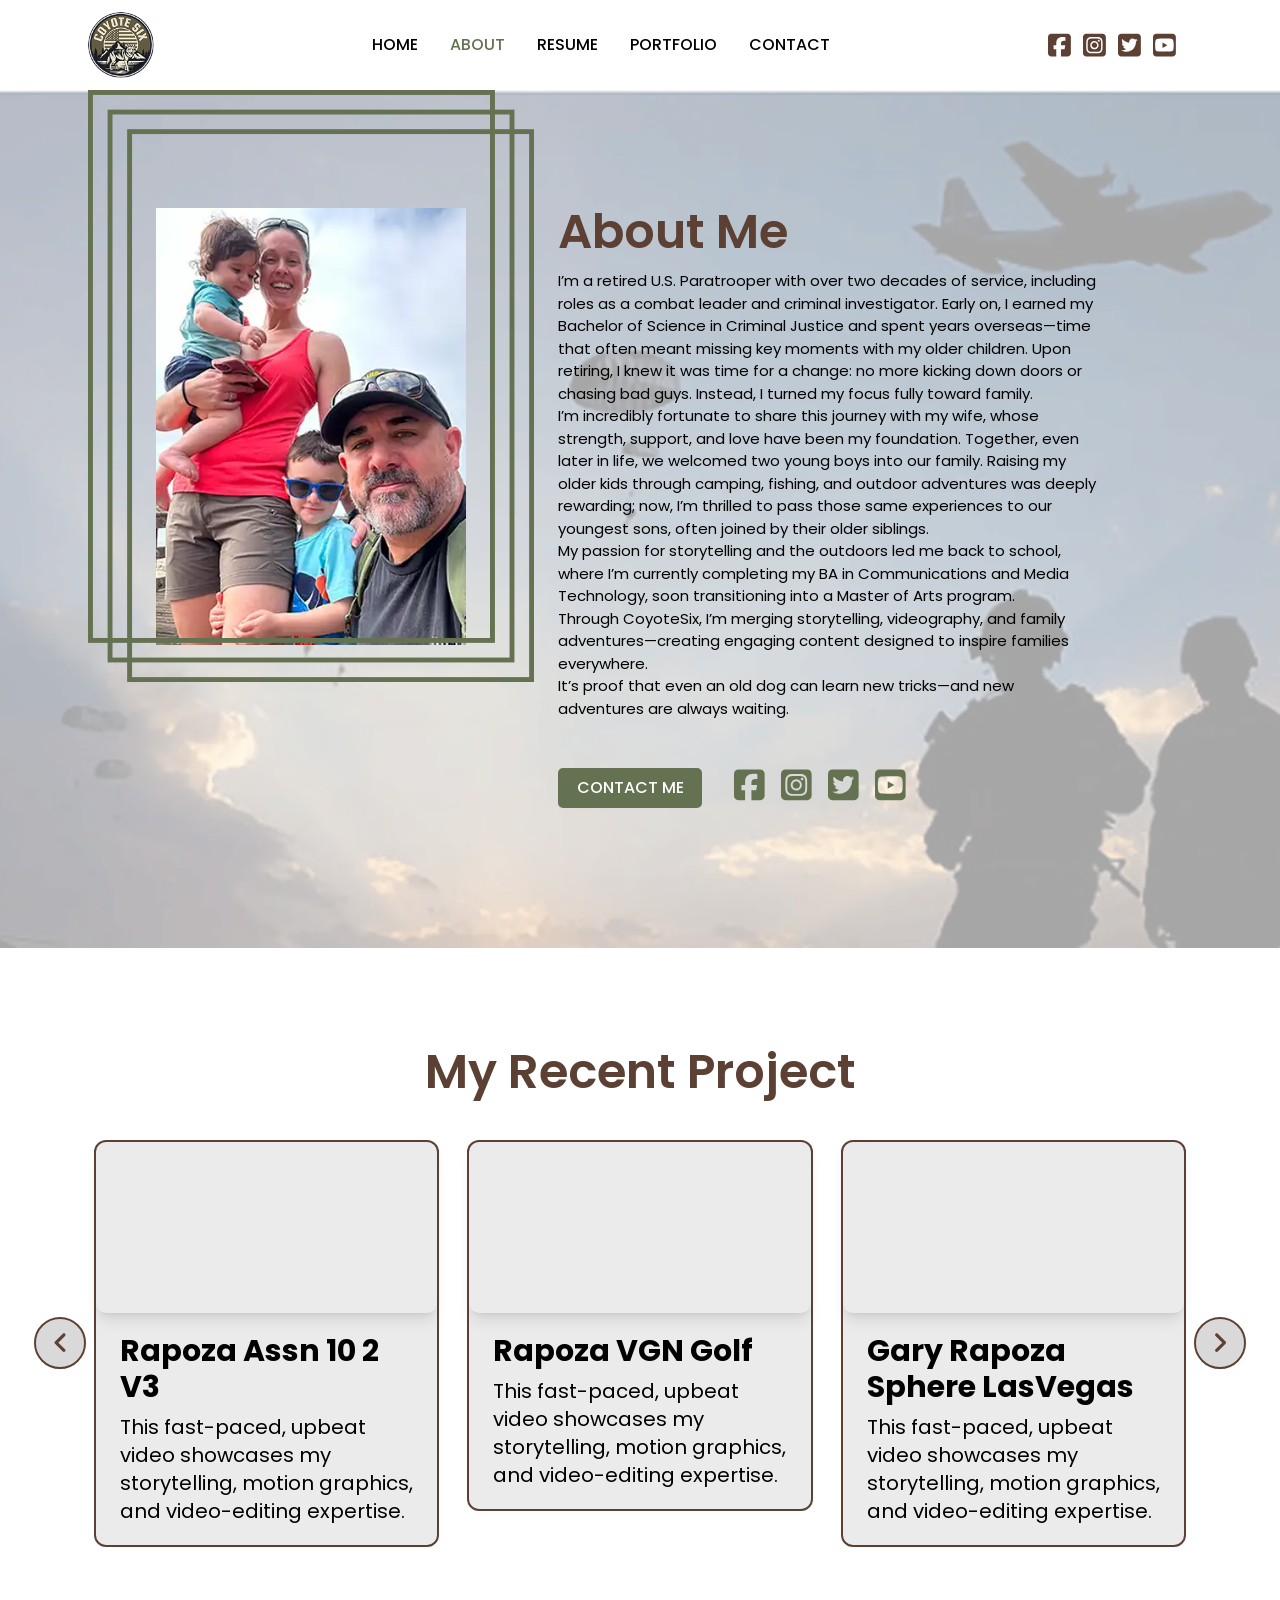
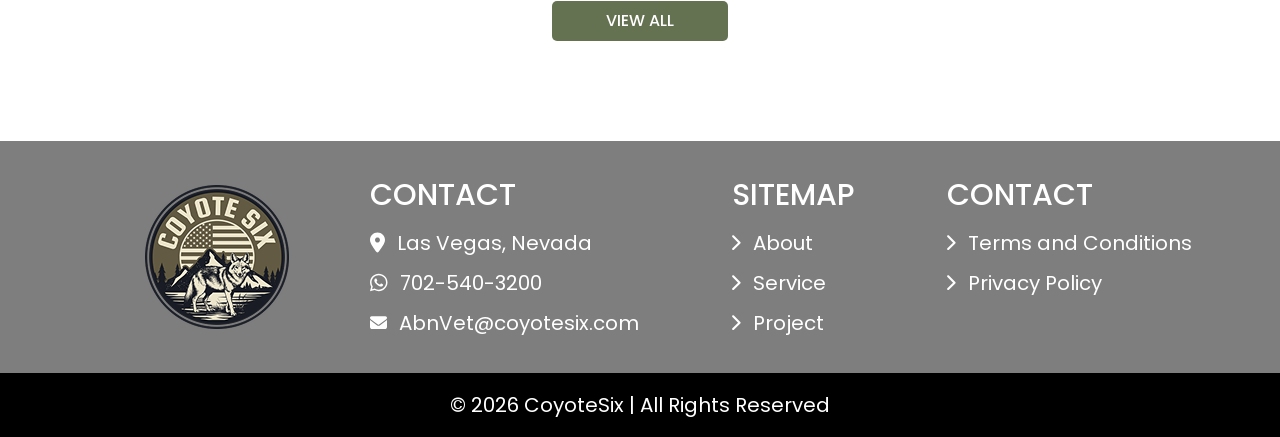
==== commit 11ac5deb: "update" ====
--- a/src/about.html
+++ b/src/about.html
@@ -172,7 +172,7 @@
             <div class="col-span-1 lg:col-span-5">
               <div class="text-center relative">
                 <img
-                  src="./img/user-image-one.png"
+                  src="./img/about-user-image-one.webp"
                   alt="user-image-one"
                   class="max-w-full mx-auto 2xl:w-auto xl:w-[310px] lg:w-[250px] w-[200px]"
                 />
@@ -315,8 +315,8 @@
                       class="md:aspect-[calc(4*3+1)/6.5] aspect-[calc(4*3+1)/9.5]"
                     >
                       <iframe
-                        src="https://www.youtube.com/embed/5kjWh8lBxC4?si=tQDMdbc8UdKEcAkL"
-                        title="YouTube video player"
+                        src="https://www.youtube.com/embed/kQAxnWnsPJw?si=WVLzDoHoHYpFmAkf"
+                        title="Rapoza Assn 10 2 V3"
                         frameborder="0"
                         loading="lazy"
                         allow="accelerometer; autoplay; clipboard-write; encrypted-media; gyroscope; picture-in-picture; web-share"
@@ -327,7 +327,7 @@
                     </div>
                     <div class="py-5 px-4 lg:px-6">
                       <h2 class="text-black text-xl md:text-3xl font-bold mb-2">
-                        Portfolio Sizzle Reel
+                        Rapoza Assn 10 2 V3
                       </h2>
                       <p class="text-black text-base md:text-xl font-normal">
                         This fast-paced, upbeat video showcases my storytelling,
@@ -344,8 +344,8 @@
                       class="md:aspect-[calc(4*3+1)/6.5] aspect-[calc(4*3+1)/9.5]"
                     >
                       <iframe
-                        src="https://www.youtube.com/embed/5kjWh8lBxC4?si=tQDMdbc8UdKEcAkL"
-                        title="YouTube video player"
+                        src="https://www.youtube.com/embed/U1bH2eDJOAk?si=xpIGn1R9epdi_YFC"
+                        title="Rapoza VGN Golf"
                         frameborder="0"
                         loading="lazy"
                         allow="accelerometer; autoplay; clipboard-write; encrypted-media; gyroscope; picture-in-picture; web-share"
@@ -356,7 +356,7 @@
                     </div>
                     <div class="py-5 px-4 lg:px-6">
                       <h2 class="text-black text-xl md:text-3xl font-bold mb-2">
-                        Portfolio Sizzle Reel
+                        Rapoza VGN Golf
                       </h2>
                       <p class="text-black text-base md:text-xl font-normal">
                         This fast-paced, upbeat video showcases my storytelling,
@@ -373,8 +373,8 @@
                       class="md:aspect-[calc(4*3+1)/6.5] aspect-[calc(4*3+1)/9.5]"
                     >
                       <iframe
-                        src="https://www.youtube.com/embed/5kjWh8lBxC4?si=tQDMdbc8UdKEcAkL"
-                        title="YouTube video player"
+                        src="https://www.youtube.com/embed/45xYqWIcZv8?si=uGr69ikQhexTwhQ3"
+                        title="Gary Rapoza Sphere LasVegas"
                         frameborder="0"
                         loading="lazy"
                         allow="accelerometer; autoplay; clipboard-write; encrypted-media; gyroscope; picture-in-picture; web-share"
@@ -385,7 +385,7 @@
                     </div>
                     <div class="py-5 px-4 lg:px-6">
                       <h2 class="text-black text-xl md:text-3xl font-bold mb-2">
-                        Portfolio Sizzle Reel
+                        Gary Rapoza Sphere LasVegas
                       </h2>
                       <p class="text-black text-base md:text-xl font-normal">
                         This fast-paced, upbeat video showcases my storytelling,
@@ -402,8 +402,8 @@
                       class="md:aspect-[calc(4*3+1)/6.5] aspect-[calc(4*3+1)/9.5]"
                     >
                       <iframe
-                        src="https://www.youtube.com/embed/5kjWh8lBxC4?si=tQDMdbc8UdKEcAkL"
-                        title="YouTube video player"
+                        src="https://www.youtube.com/embed/WLFcZRYMqSI?si=0zKyRt8vAP-H4dTA"
+                        title="GaryRapoza Package V3"
                         frameborder="0"
                         loading="lazy"
                         allow="accelerometer; autoplay; clipboard-write; encrypted-media; gyroscope; picture-in-picture; web-share"
@@ -414,7 +414,7 @@
                     </div>
                     <div class="py-5 px-4 lg:px-6">
                       <h2 class="text-black text-xl md:text-3xl font-bold mb-2">
-                        Portfolio Sizzle Reel
+                        GaryRapoza Package V3
                       </h2>
                       <p class="text-black text-base md:text-xl font-normal">
                         This fast-paced, upbeat video showcases my storytelling,
--- a/src/css/style.min.css
+++ b/src/css/style.min.css
@@ -1,2 +1,2 @@
 /*! tailwindcss v4.0.0 | MIT License | https://tailwindcss.com */
-@layer theme{:root{--font-sans:ui-sans-serif,system-ui,sans-serif,"Apple Color Emoji","Segoe UI Emoji","Segoe UI Symbol","Noto Color Emoji";--font-serif:ui-serif,Georgia,Cambria,"Times New Roman",Times,serif;--font-mono:ui-monospace,SFMono-Regular,Menlo,Monaco,Consolas,"Liberation Mono","Courier New",monospace;--color-red-50:oklch(.971 .013 17.38);--color-red-100:oklch(.936 .032 17.717);--color-red-200:oklch(.885 .062 18.334);--color-red-300:oklch(.808 .114 19.571);--color-red-400:oklch(.704 .191 22.216);--color-red-500:oklch(.637 .237 25.331);--color-red-600:oklch(.577 .245 27.325);--color-red-700:oklch(.505 .213 27.518);--color-red-800:oklch(.444 .177 26.899);--color-red-900:oklch(.396 .141 25.723);--color-red-950:oklch(.258 .092 26.042);--color-orange-50:oklch(.98 .016 73.684);--color-orange-100:oklch(.954 .038 75.164);--color-orange-200:oklch(.901 .076 70.697);--color-orange-300:oklch(.837 .128 66.29);--color-orange-400:oklch(.75 .183 55.934);--color-orange-500:oklch(.705 .213 47.604);--color-orange-600:oklch(.646 .222 41.116);--color-orange-700:oklch(.553 .195 38.402);--color-orange-800:oklch(.47 .157 37.304);--color-orange-900:oklch(.408 .123 38.172);--color-orange-950:oklch(.266 .079 36.259);--color-amber-50:oklch(.987 .022 95.277);--color-amber-100:oklch(.962 .059 95.617);--color-amber-200:oklch(.924 .12 95.746);--color-amber-300:oklch(.879 .169 91.605);--color-amber-400:oklch(.828 .189 84.429);--color-amber-500:oklch(.769 .188 70.08);--color-amber-600:oklch(.666 .179 58.318);--color-amber-700:oklch(.555 .163 48.998);--color-amber-800:oklch(.473 .137 46.201);--color-amber-900:oklch(.414 .112 45.904);--color-amber-950:oklch(.279 .077 45.635);--color-yellow-50:oklch(.987 .026 102.212);--color-yellow-100:oklch(.973 .071 103.193);--color-yellow-200:oklch(.945 .129 101.54);--color-yellow-300:oklch(.905 .182 98.111);--color-yellow-400:oklch(.852 .199 91.936);--color-yellow-500:oklch(.795 .184 86.047);--color-yellow-600:oklch(.681 .162 75.834);--color-yellow-700:oklch(.554 .135 66.442);--color-yellow-800:oklch(.476 .114 61.907);--color-yellow-900:oklch(.421 .095 57.708);--color-yellow-950:oklch(.286 .066 53.813);--color-lime-50:oklch(.986 .031 120.757);--color-lime-100:oklch(.967 .067 122.328);--color-lime-200:oklch(.938 .127 124.321);--color-lime-300:oklch(.897 .196 126.665);--color-lime-400:oklch(.841 .238 128.85);--color-lime-500:oklch(.768 .233 130.85);--color-lime-600:oklch(.648 .2 131.684);--color-lime-700:oklch(.532 .157 131.589);--color-lime-800:oklch(.453 .124 130.933);--color-lime-900:oklch(.405 .101 131.063);--color-lime-950:oklch(.274 .072 132.109);--color-green-50:oklch(.982 .018 155.826);--color-green-100:oklch(.962 .044 156.743);--color-green-200:oklch(.925 .084 155.995);--color-green-300:oklch(.871 .15 154.449);--color-green-400:oklch(.792 .209 151.711);--color-green-500:oklch(.723 .219 149.579);--color-green-600:oklch(.627 .194 149.214);--color-green-700:oklch(.527 .154 150.069);--color-green-800:oklch(.448 .119 151.328);--color-green-900:oklch(.393 .095 152.535);--color-green-950:oklch(.266 .065 152.934);--color-emerald-50:oklch(.979 .021 166.113);--color-emerald-100:oklch(.95 .052 163.051);--color-emerald-200:oklch(.905 .093 164.15);--color-emerald-300:oklch(.845 .143 164.978);--color-emerald-400:oklch(.765 .177 163.223);--color-emerald-500:oklch(.696 .17 162.48);--color-emerald-600:oklch(.596 .145 163.225);--color-emerald-700:oklch(.508 .118 165.612);--color-emerald-800:oklch(.432 .095 166.913);--color-emerald-900:oklch(.378 .077 168.94);--color-emerald-950:oklch(.262 .051 172.552);--color-teal-50:oklch(.984 .014 180.72);--color-teal-100:oklch(.953 .051 180.801);--color-teal-200:oklch(.91 .096 180.426);--color-teal-300:oklch(.855 .138 181.071);--color-teal-400:oklch(.777 .152 181.912);--color-teal-500:oklch(.704 .14 182.503);--color-teal-600:oklch(.6 .118 184.704);--color-teal-700:oklch(.511 .096 186.391);--color-teal-800:oklch(.437 .078 188.216);--color-teal-900:oklch(.386 .063 188.416);--color-teal-950:oklch(.277 .046 192.524);--color-cyan-50:oklch(.984 .019 200.873);--color-cyan-100:oklch(.956 .045 203.388);--color-cyan-200:oklch(.917 .08 205.041);--color-cyan-300:oklch(.865 .127 207.078);--color-cyan-400:oklch(.789 .154 211.53);--color-cyan-500:oklch(.715 .143 215.221);--color-cyan-600:oklch(.609 .126 221.723);--color-cyan-700:oklch(.52 .105 223.128);--color-cyan-800:oklch(.45 .085 224.283);--color-cyan-900:oklch(.398 .07 227.392);--color-cyan-950:oklch(.302 .056 229.695);--color-sky-50:oklch(.977 .013 236.62);--color-sky-100:oklch(.951 .026 236.824);--color-sky-200:oklch(.901 .058 230.902);--color-sky-300:oklch(.828 .111 230.318);--color-sky-400:oklch(.746 .16 232.661);--color-sky-500:oklch(.685 .169 237.323);--color-sky-600:oklch(.588 .158 241.966);--color-sky-700:oklch(.5 .134 242.749);--color-sky-800:oklch(.443 .11 240.79);--color-sky-900:oklch(.391 .09 240.876);--color-sky-950:oklch(.293 .066 243.157);--color-blue-50:oklch(.97 .014 254.604);--color-blue-100:oklch(.932 .032 255.585);--color-blue-200:oklch(.882 .059 254.128);--color-blue-300:oklch(.809 .105 251.813);--color-blue-400:oklch(.707 .165 254.624);--color-blue-500:oklch(.623 .214 259.815);--color-blue-600:oklch(.546 .245 262.881);--color-blue-700:oklch(.488 .243 264.376);--color-blue-800:oklch(.424 .199 265.638);--color-blue-900:oklch(.379 .146 265.522);--color-blue-950:oklch(.282 .091 267.935);--color-indigo-50:oklch(.962 .018 272.314);--color-indigo-100:oklch(.93 .034 272.788);--color-indigo-200:oklch(.87 .065 274.039);--color-indigo-300:oklch(.785 .115 274.713);--color-indigo-400:oklch(.673 .182 276.935);--color-indigo-500:oklch(.585 .233 277.117);--color-indigo-600:oklch(.511 .262 276.966);--color-indigo-700:oklch(.457 .24 277.023);--color-indigo-800:oklch(.398 .195 277.366);--color-indigo-900:oklch(.359 .144 278.697);--color-indigo-950:oklch(.257 .09 281.288);--color-violet-50:oklch(.969 .016 293.756);--color-violet-100:oklch(.943 .029 294.588);--color-violet-200:oklch(.894 .057 293.283);--color-violet-300:oklch(.811 .111 293.571);--color-violet-400:oklch(.702 .183 293.541);--color-violet-500:oklch(.606 .25 292.717);--color-violet-600:oklch(.541 .281 293.009);--color-violet-700:oklch(.491 .27 292.581);--color-violet-800:oklch(.432 .232 292.759);--color-violet-900:oklch(.38 .189 293.745);--color-violet-950:oklch(.283 .141 291.089);--color-purple-50:oklch(.977 .014 308.299);--color-purple-100:oklch(.946 .033 307.174);--color-purple-200:oklch(.902 .063 306.703);--color-purple-300:oklch(.827 .119 306.383);--color-purple-400:oklch(.714 .203 305.504);--color-purple-500:oklch(.627 .265 303.9);--color-purple-600:oklch(.558 .288 302.321);--color-purple-700:oklch(.496 .265 301.924);--color-purple-800:oklch(.438 .218 303.724);--color-purple-900:oklch(.381 .176 304.987);--color-purple-950:oklch(.291 .149 302.717);--color-fuchsia-50:oklch(.977 .017 320.058);--color-fuchsia-100:oklch(.952 .037 318.852);--color-fuchsia-200:oklch(.903 .076 319.62);--color-fuchsia-300:oklch(.833 .145 321.434);--color-fuchsia-400:oklch(.74 .238 322.16);--color-fuchsia-500:oklch(.667 .295 322.15);--color-fuchsia-600:oklch(.591 .293 322.896);--color-fuchsia-700:oklch(.518 .253 323.949);--color-fuchsia-800:oklch(.452 .211 324.591);--color-fuchsia-900:oklch(.401 .17 325.612);--color-fuchsia-950:oklch(.293 .136 325.661);--color-pink-50:oklch(.971 .014 343.198);--color-pink-100:oklch(.948 .028 342.258);--color-pink-200:oklch(.899 .061 343.231);--color-pink-300:oklch(.823 .12 346.018);--color-pink-400:oklch(.718 .202 349.761);--color-pink-500:oklch(.656 .241 354.308);--color-pink-600:oklch(.592 .249 .584);--color-pink-700:oklch(.525 .223 3.958);--color-pink-800:oklch(.459 .187 3.815);--color-pink-900:oklch(.408 .153 2.432);--color-pink-950:oklch(.284 .109 3.907);--color-rose-50:oklch(.969 .015 12.422);--color-rose-100:oklch(.941 .03 12.58);--color-rose-200:oklch(.892 .058 10.001);--color-rose-300:oklch(.81 .117 11.638);--color-rose-400:oklch(.712 .194 13.428);--color-rose-500:oklch(.645 .246 16.439);--color-rose-600:oklch(.586 .253 17.585);--color-rose-700:oklch(.514 .222 16.935);--color-rose-800:oklch(.455 .188 13.697);--color-rose-900:oklch(.41 .159 10.272);--color-rose-950:oklch(.271 .105 12.094);--color-slate-50:oklch(.984 .003 247.858);--color-slate-100:oklch(.968 .007 247.896);--color-slate-200:oklch(.929 .013 255.508);--color-slate-300:oklch(.869 .022 252.894);--color-slate-400:oklch(.704 .04 256.788);--color-slate-500:oklch(.554 .046 257.417);--color-slate-600:oklch(.446 .043 257.281);--color-slate-700:oklch(.372 .044 257.287);--color-slate-800:oklch(.279 .041 260.031);--color-slate-900:oklch(.208 .042 265.755);--color-slate-950:oklch(.129 .042 264.695);--color-gray-50:oklch(.985 .002 247.839);--color-gray-100:oklch(.967 .003 264.542);--color-gray-200:oklch(.928 .006 264.531);--color-gray-300:oklch(.872 .01 258.338);--color-gray-400:oklch(.707 .022 261.325);--color-gray-500:oklch(.551 .027 264.364);--color-gray-600:oklch(.446 .03 256.802);--color-gray-700:oklch(.373 .034 259.733);--color-gray-800:oklch(.278 .033 256.848);--color-gray-900:oklch(.21 .034 264.665);--color-gray-950:oklch(.13 .028 261.692);--color-zinc-50:oklch(.985 0 0);--color-zinc-100:oklch(.967 .001 286.375);--color-zinc-200:oklch(.92 .004 286.32);--color-zinc-300:oklch(.871 .006 286.286);--color-zinc-400:oklch(.705 .015 286.067);--color-zinc-500:oklch(.552 .016 285.938);--color-zinc-600:oklch(.442 .017 285.786);--color-zinc-700:oklch(.37 .013 285.805);--color-zinc-800:oklch(.274 .006 286.033);--color-zinc-900:oklch(.21 .006 285.885);--color-zinc-950:oklch(.141 .005 285.823);--color-neutral-50:oklch(.985 0 0);--color-neutral-100:oklch(.97 0 0);--color-neutral-200:oklch(.922 0 0);--color-neutral-300:oklch(.87 0 0);--color-neutral-400:oklch(.708 0 0);--color-neutral-500:oklch(.556 0 0);--color-neutral-600:oklch(.439 0 0);--color-neutral-700:oklch(.371 0 0);--color-neutral-800:oklch(.269 0 0);--color-neutral-900:oklch(.205 0 0);--color-neutral-950:oklch(.145 0 0);--color-stone-50:oklch(.985 .001 106.423);--color-stone-100:oklch(.97 .001 106.424);--color-stone-200:oklch(.923 .003 48.717);--color-stone-300:oklch(.869 .005 56.366);--color-stone-400:oklch(.709 .01 56.259);--color-stone-500:oklch(.553 .013 58.071);--color-stone-600:oklch(.444 .011 73.639);--color-stone-700:oklch(.374 .01 67.558);--color-stone-800:oklch(.268 .007 34.298);--color-stone-900:oklch(.216 .006 56.043);--color-stone-950:oklch(.147 .004 49.25);--color-black:#000;--color-white:#fff;--spacing:.25rem;--container-3xs:16rem;--container-2xs:18rem;--container-xs:20rem;--container-sm:24rem;--container-md:28rem;--container-lg:32rem;--container-xl:36rem;--container-2xl:42rem;--container-3xl:48rem;--container-4xl:56rem;--container-5xl:64rem;--container-6xl:72rem;--container-7xl:80rem;--text-xs:.75rem;--text-xs--line-height:calc(1/.75);--text-sm:.875rem;--text-sm--line-height:calc(1.25/.875);--text-base:1rem;--text-base--line-height:calc(1.5/1);--text-lg:1.125rem;--text-lg--line-height:calc(1.75/1.125);--text-xl:1.25rem;--text-xl--line-height:calc(1.75/1.25);--text-2xl:1.5rem;--text-2xl--line-height:calc(2/1.5);--text-3xl:1.875rem;--text-3xl--line-height:calc(2.25/1.875);--text-4xl:2.25rem;--text-4xl--line-height:calc(2.5/2.25);--text-5xl:3rem;--text-5xl--line-height:1;--text-6xl:3.75rem;--text-6xl--line-height:1;--text-7xl:4.5rem;--text-7xl--line-height:1;--text-8xl:6rem;--text-8xl--line-height:1;--text-9xl:8rem;--text-9xl--line-height:1;--font-weight-thin:100;--font-weight-extralight:200;--font-weight-light:300;--font-weight-normal:400;--font-weight-medium:500;--font-weight-semibold:600;--font-weight-bold:700;--font-weight-extrabold:800;--font-weight-black:900;--tracking-tighter:-.05em;--tracking-tight:-.025em;--tracking-normal:0em;--tracking-wide:.025em;--tracking-wider:.05em;--tracking-widest:.1em;--leading-tight:1.25;--leading-snug:1.375;--leading-normal:1.5;--leading-relaxed:1.625;--leading-loose:2;--radius-xs:.125rem;--radius-sm:.25rem;--radius-md:.375rem;--radius-lg:.5rem;--radius-xl:.75rem;--radius-2xl:1rem;--radius-3xl:1.5rem;--radius-4xl:2rem;--shadow-2xs:0 1px #0000000d;--shadow-xs:0 1px 2px 0 #0000000d;--shadow-sm:0 1px 3px 0 #0000001a,0 1px 2px -1px #0000001a;--shadow-md:0 4px 6px -1px #0000001a,0 2px 4px -2px #0000001a;--shadow-lg:0 10px 15px -3px #0000001a,0 4px 6px -4px #0000001a;--shadow-xl:0 20px 25px -5px #0000001a,0 8px 10px -6px #0000001a;--shadow-2xl:0 25px 50px -12px #00000040;--inset-shadow-2xs:inset 0 1px #0000000d;--inset-shadow-xs:inset 0 1px 1px #0000000d;--inset-shadow-sm:inset 0 2px 4px #0000000d;--drop-shadow-xs:0 1px 1px #0000000d;--drop-shadow-sm:0 1px 2px #00000026;--drop-shadow-md:0 3px 3px #0000001f;--drop-shadow-lg:0 4px 4px #00000026;--drop-shadow-xl:0 9px 7px #0000001a;--drop-shadow-2xl:0 25px 25px #00000026;--ease-in:cubic-bezier(.4,0,1,1);--ease-out:cubic-bezier(0,0,.2,1);--ease-in-out:cubic-bezier(.4,0,.2,1);--animate-spin:spin 1s linear infinite;--animate-ping:ping 1s cubic-bezier(0,0,.2,1)infinite;--animate-pulse:pulse 2s cubic-bezier(.4,0,.6,1)infinite;--animate-bounce:bounce 1s infinite;--blur-xs:4px;--blur-sm:8px;--blur-md:12px;--blur-lg:16px;--blur-xl:24px;--blur-2xl:40px;--blur-3xl:64px;--perspective-dramatic:100px;--perspective-near:300px;--perspective-normal:500px;--perspective-midrange:800px;--perspective-distant:1200px;--aspect-video:16/9;--default-transition-duration:.15s;--default-transition-timing-function:cubic-bezier(.4,0,.2,1);--default-font-family:var(--font-sans);--default-font-feature-settings:var(--font-sans--font-feature-settings);--default-font-variation-settings:var(--font-sans--font-variation-settings);--default-mono-font-family:var(--font-mono);--default-mono-font-feature-settings:var(--font-mono--font-feature-settings);--default-mono-font-variation-settings:var(--font-mono--font-variation-settings);--font-poppins:"Poppins",sans-serif;--color-primary:#5c4033;--color-secondary:#657252;--color-accent:#191c24;--breakpoint-sm:576px;--breakpoint-md:768px;--breakpoint-lg:992px;--breakpoint-xl:1200px;--breakpoint-2xl:1400px;--breakpoint-3xl:1536px}}@layer base{*,:after,:before,::backdrop{box-sizing:border-box;border:0 solid;margin:0;padding:0}::file-selector-button{box-sizing:border-box;border:0 solid;margin:0;padding:0}html,:host{-webkit-text-size-adjust:100%;tab-size:4;line-height:1.5;font-family:var(--default-font-family,ui-sans-serif,system-ui,sans-serif,"Apple Color Emoji","Segoe UI Emoji","Segoe UI Symbol","Noto Color Emoji");font-feature-settings:var(--default-font-feature-settings,normal);font-variation-settings:var(--default-font-variation-settings,normal);-webkit-tap-highlight-color:transparent}body{line-height:inherit}hr{height:0;color:inherit;border-top-width:1px}abbr:where([title]){-webkit-text-decoration:underline dotted;text-decoration:underline dotted}h1,h2,h3,h4,h5,h6{font-size:inherit;font-weight:inherit}a{color:inherit;-webkit-text-decoration:inherit;-webkit-text-decoration:inherit;-webkit-text-decoration:inherit;text-decoration:inherit}b,strong{font-weight:bolder}code,kbd,samp,pre{font-family:var(--default-mono-font-family,ui-monospace,SFMono-Regular,Menlo,Monaco,Consolas,"Liberation Mono","Courier New",monospace);font-feature-settings:var(--default-mono-font-feature-settings,normal);font-variation-settings:var(--default-mono-font-variation-settings,normal);font-size:1em}small{font-size:80%}sub,sup{vertical-align:baseline;font-size:75%;line-height:0;position:relative}sub{bottom:-.25em}sup{top:-.5em}table{text-indent:0;border-color:inherit;border-collapse:collapse}:-moz-focusring{outline:auto}progress{vertical-align:baseline}summary{display:list-item}ol,ul,menu{list-style:none}img,svg,video,canvas,audio,iframe,embed,object{vertical-align:middle;display:block}img,video{max-width:100%;height:auto}button,input,select,optgroup,textarea{font:inherit;font-feature-settings:inherit;font-variation-settings:inherit;letter-spacing:inherit;color:inherit;opacity:1;background-color:#0000;border-radius:0}::file-selector-button{font:inherit;font-feature-settings:inherit;font-variation-settings:inherit;letter-spacing:inherit;color:inherit;opacity:1;background-color:#0000;border-radius:0}:where(select:is([multiple],[size])) optgroup{font-weight:bolder}:where(select:is([multiple],[size])) optgroup option{padding-inline-start:20px}::file-selector-button{margin-inline-end:4px}::placeholder{opacity:1;color:color-mix(in oklab,currentColor 50%,transparent)}textarea{resize:vertical}::-webkit-search-decoration{-webkit-appearance:none}::-webkit-date-and-time-value{min-height:1lh;text-align:inherit}::-webkit-datetime-edit{display:inline-flex}::-webkit-datetime-edit-fields-wrapper{padding:0}::-webkit-datetime-edit{padding-block:0}::-webkit-datetime-edit-year-field{padding-block:0}::-webkit-datetime-edit-month-field{padding-block:0}::-webkit-datetime-edit-day-field{padding-block:0}::-webkit-datetime-edit-hour-field{padding-block:0}::-webkit-datetime-edit-minute-field{padding-block:0}::-webkit-datetime-edit-second-field{padding-block:0}::-webkit-datetime-edit-millisecond-field{padding-block:0}::-webkit-datetime-edit-meridiem-field{padding-block:0}:-moz-ui-invalid{box-shadow:none}button,input:where([type=button],[type=reset],[type=submit]){appearance:button}::file-selector-button{appearance:button}::-webkit-inner-spin-button{height:auto}::-webkit-outer-spin-button{height:auto}[hidden]:where(:not([hidden=until-found])){display:none!important}}@layer components;@layer utilities{.absolute{position:absolute}.relative{position:relative}.sticky{position:sticky}.-top-9{top:calc(var(--spacing)*-9)}.top-0{top:calc(var(--spacing)*0)}.top-1\/2{top:50%}.-right-3{right:calc(var(--spacing)*-3)}.right-0{right:calc(var(--spacing)*0)}.-bottom-\[8\.5\%\]{bottom:-8.5%}.-left-3{left:calc(var(--spacing)*-3)}.left-0{left:calc(var(--spacing)*0)}.z-10{z-index:10}.z-90{z-index:90}.col-span-1{grid-column:span 1/span 1}.col-span-2{grid-column:span 2/span 2}.container{width:100%}@media (width>=576px){.container{max-width:576px}}@media (width>=768px){.container{max-width:768px}}@media (width>=992px){.container{max-width:992px}}@media (width>=1200px){.container{max-width:1200px}}@media (width>=1400px){.container{max-width:1400px}}@media (width>=1536px){.container{max-width:1536px}}.mx-auto{margin-inline:auto}.mt-2\.5{margin-top:calc(var(--spacing)*2.5)}.mt-3{margin-top:calc(var(--spacing)*3)}.mt-3\.5{margin-top:calc(var(--spacing)*3.5)}.mt-4{margin-top:calc(var(--spacing)*4)}.mt-5{margin-top:calc(var(--spacing)*5)}.mt-6{margin-top:calc(var(--spacing)*6)}.mt-7{margin-top:calc(var(--spacing)*7)}.mt-8{margin-top:calc(var(--spacing)*8)}.mt-9\.5{margin-top:calc(var(--spacing)*9.5)}.mt-10{margin-top:calc(var(--spacing)*10)}.mt-12{margin-top:calc(var(--spacing)*12)}.mt-18{margin-top:calc(var(--spacing)*18)}.mt-\[60px\]{margin-top:60px}.mb-2{margin-bottom:calc(var(--spacing)*2)}.mb-3\.5{margin-bottom:calc(var(--spacing)*3.5)}.block{display:block}.flex{display:flex}.grid{display:grid}.hidden{display:none}.inline-block{display:inline-block}.aspect-\[calc\(4\*3\+1\)\/9\.5\]{aspect-ratio:13/9.5}.h-7{height:calc(var(--spacing)*7)}.h-11{height:calc(var(--spacing)*11)}.h-12{height:calc(var(--spacing)*12)}.h-\[200px\]{height:200px}.h-full{height:100%}.max-h-14{max-height:calc(var(--spacing)*14)}.min-h-16{min-height:calc(var(--spacing)*16)}.min-h-full{min-height:100%}.w-7{width:calc(var(--spacing)*7)}.w-8{width:calc(var(--spacing)*8)}.w-11{width:calc(var(--spacing)*11)}.w-12{width:calc(var(--spacing)*12)}.w-36{width:calc(var(--spacing)*36)}.w-44{width:calc(var(--spacing)*44)}.w-\[200px\]{width:200px}.w-\[23px\]{width:23px}.w-\[285px\]{width:285px}.w-\[985px\]{width:985px}.w-full{width:100%}.max-w-8{max-width:calc(var(--spacing)*8)}.max-w-14{max-width:calc(var(--spacing)*14)}.max-w-\[20px\]{max-width:20px}.max-w-\[770px\]{max-width:770px}.max-w-\[977px\]{max-width:977px}.max-w-\[1299px\]{max-width:1299px}.max-w-auto{max-width:auto}.max-w-full{max-width:100%}.min-w-16{min-width:calc(var(--spacing)*16)}.min-w-full{min-width:100%}.flex-shrink-0{flex-shrink:0}.-translate-y-1\/2{--tw-translate-y:calc(calc(1/2*100%)*-1);translate:var(--tw-translate-x)var(--tw-translate-y)}.transform{transform:var(--tw-rotate-x)var(--tw-rotate-y)var(--tw-rotate-z)var(--tw-skew-x)var(--tw-skew-y)}.cursor-pointer{cursor:pointer}.grid-cols-1{grid-template-columns:repeat(1,minmax(0,1fr))}.grid-cols-2{grid-template-columns:repeat(2,minmax(0,1fr))}.flex-col{flex-direction:column}.flex-row{flex-direction:row}.flex-wrap{flex-wrap:wrap}.items-center{align-items:center}.items-start{align-items:flex-start}.justify-between{justify-content:space-between}.justify-center{justify-content:center}.justify-start{justify-content:flex-start}.justify-items-center{justify-items:center}.gap-3{gap:calc(var(--spacing)*3)}.gap-4{gap:calc(var(--spacing)*4)}.gap-8{gap:calc(var(--spacing)*8)}.gap-10{gap:calc(var(--spacing)*10)}.gap-12{gap:calc(var(--spacing)*12)}.gap-x-3\.5{column-gap:calc(var(--spacing)*3.5)}.gap-x-4{column-gap:calc(var(--spacing)*4)}.gap-x-8{column-gap:calc(var(--spacing)*8)}.gap-x-12{column-gap:calc(var(--spacing)*12)}.gap-x-16{column-gap:calc(var(--spacing)*16)}:where(.space-y-4>:not(:last-child)){--tw-space-y-reverse:0;margin-block-start:calc(calc(var(--spacing)*4)*var(--tw-space-y-reverse));margin-block-end:calc(calc(var(--spacing)*4)*calc(1 - var(--tw-space-y-reverse)))}:where(.space-y-6>:not(:last-child)){--tw-space-y-reverse:0;margin-block-start:calc(calc(var(--spacing)*6)*var(--tw-space-y-reverse));margin-block-end:calc(calc(var(--spacing)*6)*calc(1 - var(--tw-space-y-reverse)))}:where(.space-y-6\.5>:not(:last-child)){--tw-space-y-reverse:0;margin-block-start:calc(calc(var(--spacing)*6.5)*var(--tw-space-y-reverse));margin-block-end:calc(calc(var(--spacing)*6.5)*calc(1 - var(--tw-space-y-reverse)))}.gap-y-4{row-gap:calc(var(--spacing)*4)}.gap-y-5{row-gap:calc(var(--spacing)*5)}.gap-y-8{row-gap:calc(var(--spacing)*8)}.gap-y-10{row-gap:calc(var(--spacing)*10)}.gap-y-16{row-gap:calc(var(--spacing)*16)}.gap-y-20{row-gap:calc(var(--spacing)*20)}:where(.space-x-3>:not(:last-child)){--tw-space-x-reverse:0;margin-inline-start:calc(calc(var(--spacing)*3)*var(--tw-space-x-reverse));margin-inline-end:calc(calc(var(--spacing)*3)*calc(1 - var(--tw-space-x-reverse)))}:where(.space-x-4>:not(:last-child)){--tw-space-x-reverse:0;margin-inline-start:calc(calc(var(--spacing)*4)*var(--tw-space-x-reverse));margin-inline-end:calc(calc(var(--spacing)*4)*calc(1 - var(--tw-space-x-reverse)))}:where(.space-x-5>:not(:last-child)){--tw-space-x-reverse:0;margin-inline-start:calc(calc(var(--spacing)*5)*var(--tw-space-x-reverse));margin-inline-end:calc(calc(var(--spacing)*5)*calc(1 - var(--tw-space-x-reverse)))}:where(.space-x-8>:not(:last-child)){--tw-space-x-reverse:0;margin-inline-start:calc(calc(var(--spacing)*8)*var(--tw-space-x-reverse));margin-inline-end:calc(calc(var(--spacing)*8)*calc(1 - var(--tw-space-x-reverse)))}.self-center{align-self:center}.self-start{align-self:flex-start}.scroll-smooth{scroll-behavior:smooth}.rounded-2xl{border-radius:var(--radius-2xl)}.rounded-\[5px\]{border-radius:5px}.rounded-\[6px\]{border-radius:6px}.rounded-\[10px\]{border-radius:10px}.rounded-full{border-radius:3.40282e38px}.border{border-style:var(--tw-border-style);border-width:1px}.border-\[2px\]{border-style:var(--tw-border-style);border-width:2px}.border-b-\[5px\]{border-bottom-style:var(--tw-border-style);border-bottom-width:5px}.border-gray-400{border-color:var(--color-gray-400)}.border-primary{border-color:var(--color-primary)}.border-secondary{border-color:var(--color-secondary)}.bg-\[\#7E7E7E\]{background-color:#7e7e7e}.bg-\[\#D9D9D9\]{background-color:#d9d9d9}.bg-black{background-color:var(--color-black)}.bg-primary{background-color:var(--color-primary)}.bg-primary\/10{background-color:color-mix(in oklab,var(--color-primary)10%,transparent)}.bg-secondary{background-color:var(--color-secondary)}.bg-secondary\/10{background-color:color-mix(in oklab,var(--color-secondary)10%,transparent)}.bg-stone-700\/10{background-color:color-mix(in oklab,var(--color-stone-700)10%,transparent)}.bg-white{background-color:var(--color-white)}.bg-cover{background-size:cover}.bg-bottom{background-position:bottom}.bg-left-bottom{background-position:0 100%}.bg-no-repeat{background-repeat:no-repeat}.p-2{padding:calc(var(--spacing)*2)}.p-5{padding:calc(var(--spacing)*5)}.px-2{padding-inline:calc(var(--spacing)*2)}.px-3{padding-inline:calc(var(--spacing)*3)}.px-4{padding-inline:calc(var(--spacing)*4)}.px-5{padding-inline:calc(var(--spacing)*5)}.px-6{padding-inline:calc(var(--spacing)*6)}.py-0{padding-block:calc(var(--spacing)*0)}.py-2{padding-block:calc(var(--spacing)*2)}.py-2\.5{padding-block:calc(var(--spacing)*2.5)}.py-3{padding-block:calc(var(--spacing)*3)}.py-4{padding-block:calc(var(--spacing)*4)}.py-5{padding-block:calc(var(--spacing)*5)}.py-9{padding-block:calc(var(--spacing)*9)}.py-10{padding-block:calc(var(--spacing)*10)}.py-20{padding-block:calc(var(--spacing)*20)}.py-\[18px\]{padding-block:18px}.py-\[44px\]{padding-block:44px}.pt-12{padding-top:calc(var(--spacing)*12)}.pt-16{padding-top:calc(var(--spacing)*16)}.pt-\[40px\]{padding-top:40px}.pt-\[118px\]{padding-top:118px}.pt-\[135px\]{padding-top:135px}.pb-1{padding-bottom:calc(var(--spacing)*1)}.pb-5{padding-bottom:calc(var(--spacing)*5)}.pb-20{padding-bottom:calc(var(--spacing)*20)}.pb-\[36px\]{padding-bottom:36px}.pb-\[60px\]{padding-bottom:60px}.text-center{text-align:center}.text-start{text-align:start}.align-middle{vertical-align:middle}.font-poppins{font-family:var(--font-poppins)}.text-3xl{font-size:var(--text-3xl);line-height:var(--tw-leading,var(--text-3xl--line-height))}.text-base{font-size:var(--text-base);line-height:var(--tw-leading,var(--text-base--line-height))}.text-lg{font-size:var(--text-lg);line-height:var(--tw-leading,var(--text-lg--line-height))}.text-xl{font-size:var(--text-xl);line-height:var(--tw-leading,var(--text-xl--line-height))}.text-\[15px\]{font-size:15px}.font-bold{--tw-font-weight:var(--font-weight-bold);font-weight:var(--font-weight-bold)}.font-medium{--tw-font-weight:var(--font-weight-medium);font-weight:var(--font-weight-medium)}.font-normal{--tw-font-weight:var(--font-weight-normal);font-weight:var(--font-weight-normal)}.font-semibold{--tw-font-weight:var(--font-weight-semibold);font-weight:var(--font-weight-semibold)}.tracking-wide{--tw-tracking:var(--tracking-wide);letter-spacing:var(--tracking-wide)}.tracking-wider{--tw-tracking:var(--tracking-wider);letter-spacing:var(--tracking-wider)}.text-accent{color:var(--color-accent)}.text-black{color:var(--color-black)}.text-gray-700{color:var(--color-gray-700)}.text-neutral-500{color:var(--color-neutral-500)}.text-primary{color:var(--color-primary)}.text-secondary{color:var(--color-secondary)}.text-white{color:var(--color-white)}.uppercase{text-transform:uppercase}.shadow-\[0px_5px_20px_0px_rgba\(0\,0\,0\,0\.15\)\]{--tw-shadow:0px 5px 20px 0px var(--tw-shadow-color,#00000026);box-shadow:var(--tw-inset-shadow),var(--tw-inset-ring-shadow),var(--tw-ring-offset-shadow),var(--tw-ring-shadow),var(--tw-shadow)}.shadow-\[5px_5px_10px_0px_rgba\(0\,0\,0\,0\.10\)\]{--tw-shadow:5px 5px 10px 0px var(--tw-shadow-color,#0000001a);box-shadow:var(--tw-inset-shadow),var(--tw-inset-ring-shadow),var(--tw-ring-offset-shadow),var(--tw-ring-shadow),var(--tw-shadow)}.shadow-lg{--tw-shadow:0 10px 15px -3px var(--tw-shadow-color,#0000001a),0 4px 6px -4px var(--tw-shadow-color,#0000001a);box-shadow:var(--tw-inset-shadow),var(--tw-inset-ring-shadow),var(--tw-ring-offset-shadow),var(--tw-ring-shadow),var(--tw-shadow)}.shadow-md{--tw-shadow:0 4px 6px -1px var(--tw-shadow-color,#0000001a),0 2px 4px -2px var(--tw-shadow-color,#0000001a);box-shadow:var(--tw-inset-shadow),var(--tw-inset-ring-shadow),var(--tw-ring-offset-shadow),var(--tw-ring-shadow),var(--tw-shadow)}.outline-1{outline-style:var(--tw-outline-style);outline-width:1px}.outline-2{outline-style:var(--tw-outline-style);outline-width:2px}.outline-primary{outline-color:var(--color-primary)}.outline-secondary{outline-color:var(--color-secondary)}.transition-all{transition-property:all;transition-timing-function:var(--tw-ease,var(--default-transition-timing-function));transition-duration:var(--tw-duration,var(--default-transition-duration))}.duration-200{--tw-duration:.2s;transition-duration:.2s}@media (hover:hover){.group-hover\:underline:is(:where(.group):hover *){text-decoration-line:underline}.hover\:-translate-y-\[calc\(50\%\+3px\)\]:hover{--tw-translate-y:calc(calc(50% + 3px)*-1);translate:var(--tw-translate-x)var(--tw-translate-y)}.hover\:translate-y-0\.5:hover{--tw-translate-y:calc(var(--spacing)*.5);translate:var(--tw-translate-x)var(--tw-translate-y)}.hover\:text-secondary:hover{color:var(--color-secondary)}.hover\:shadow-\[5px_5px_10px_0px_rgba\(0\,0\,0\,0\.10\)\]:hover{--tw-shadow:5px 5px 10px 0px var(--tw-shadow-color,#0000001a);box-shadow:var(--tw-inset-shadow),var(--tw-inset-ring-shadow),var(--tw-ring-offset-shadow),var(--tw-ring-shadow),var(--tw-shadow)}}.focus\:outline-none:focus{--tw-outline-style:none;outline-style:none}@media (width>=576px){.sm\:-right-16{right:calc(var(--spacing)*-16)}.sm\:-left-16{left:calc(var(--spacing)*-16)}}@media (width>=768px){.md\:-right-13{right:calc(var(--spacing)*-13)}.md\:-left-13{left:calc(var(--spacing)*-13)}.md\:col-span-1{grid-column:span 1/span 1}.md\:mt-7{margin-top:calc(var(--spacing)*7)}.md\:mt-10{margin-top:calc(var(--spacing)*10)}.md\:mt-\[38px\]{margin-top:38px}.md\:mt-\[70px\]{margin-top:70px}.md\:mt-\[74px\]{margin-top:74px}.md\:flex{display:flex}.md\:hidden{display:none}.md\:aspect-\[calc\(4\*3\+1\)\/6\.5\]{aspect-ratio:13/6.5}@media (width>=768px){.md\:md\:aspect-\[calc\(4\*3\+1\)\/6\.5\]{aspect-ratio:13/6.5}}.md\:max-h-16\.5{max-height:calc(var(--spacing)*16.5)}.md\:w-36{width:calc(var(--spacing)*36)}.md\:max-w-16\.5{max-width:calc(var(--spacing)*16.5)}.md\:flex-row{flex-direction:row}.md\:gap-4{gap:calc(var(--spacing)*4)}.md\:gap-6{gap:calc(var(--spacing)*6)}.md\:px-10{padding-inline:calc(var(--spacing)*10)}.md\:px-\[28px\]{padding-inline:28px}.md\:py-20{padding-block:calc(var(--spacing)*20)}.md\:py-\[100px\]{padding-block:100px}.md\:py-\[18px\]{padding-block:18px}.md\:pb-\[100px\]{padding-bottom:100px}.md\:text-2xl{font-size:var(--text-2xl);line-height:var(--tw-leading,var(--text-2xl--line-height))}.md\:text-3xl{font-size:var(--text-3xl);line-height:var(--tw-leading,var(--text-3xl--line-height))}.md\:text-5xl{font-size:var(--text-5xl);line-height:var(--tw-leading,var(--text-5xl--line-height))}.md\:text-base{font-size:var(--text-base);line-height:var(--tw-leading,var(--text-base--line-height))}.md\:text-xl{font-size:var(--text-xl);line-height:var(--tw-leading,var(--text-xl--line-height))}}@media (width>=992px){.lg\:-top-11{top:calc(var(--spacing)*-11)}.lg\:col-span-1{grid-column:span 1/span 1}.lg\:col-span-3{grid-column:span 3/span 3}.lg\:col-span-5{grid-column:span 5/span 5}.lg\:col-span-6{grid-column:span 6/span 6}.lg\:col-span-7{grid-column:span 7/span 7}.lg\:col-span-9{grid-column:span 9/span 9}.lg\:mt-4{margin-top:calc(var(--spacing)*4)}.lg\:mt-11{margin-top:calc(var(--spacing)*11)}.lg\:mt-31{margin-top:calc(var(--spacing)*31)}.lg\:mt-\[26px\]{margin-top:26px}.lg\:block{display:block}.lg\:grid{display:grid}.lg\:hidden{display:none}.lg\:min-h-20\.5{min-height:calc(var(--spacing)*20.5)}.lg\:w-10{width:calc(var(--spacing)*10)}.lg\:w-\[250px\]{width:250px}.lg\:w-auto{width:auto}.lg\:min-w-10{min-width:calc(var(--spacing)*10)}.lg\:min-w-20\.5{min-width:calc(var(--spacing)*20.5)}.lg\:grid-cols-2{grid-template-columns:repeat(2,minmax(0,1fr))}.lg\:grid-cols-4{grid-template-columns:repeat(4,minmax(0,1fr))}.lg\:grid-cols-5{grid-template-columns:repeat(5,minmax(0,1fr))}.lg\:grid-cols-12{grid-template-columns:repeat(12,minmax(0,1fr))}.lg\:flex-row{flex-direction:row}.lg\:items-start{align-items:flex-start}.lg\:justify-start{justify-content:flex-start}.lg\:gap-6{gap:calc(var(--spacing)*6)}.lg\:gap-12{gap:calc(var(--spacing)*12)}:where(.lg\:space-y-0>:not(:last-child)){--tw-space-y-reverse:0;margin-block-start:calc(calc(var(--spacing)*0)*var(--tw-space-y-reverse));margin-block-end:calc(calc(var(--spacing)*0)*calc(1 - var(--tw-space-y-reverse)))}:where(.lg\:space-y-8>:not(:last-child)){--tw-space-y-reverse:0;margin-block-start:calc(calc(var(--spacing)*8)*var(--tw-space-y-reverse));margin-block-end:calc(calc(var(--spacing)*8)*calc(1 - var(--tw-space-y-reverse)))}.lg\:gap-y-16{row-gap:calc(var(--spacing)*16)}:where(.lg\:space-x-6>:not(:last-child)){--tw-space-x-reverse:0;margin-inline-start:calc(calc(var(--spacing)*6)*var(--tw-space-x-reverse));margin-inline-end:calc(calc(var(--spacing)*6)*calc(1 - var(--tw-space-x-reverse)))}.lg\:px-6{padding-inline:calc(var(--spacing)*6)}.lg\:px-8{padding-inline:calc(var(--spacing)*8)}.lg\:px-12{padding-inline:calc(var(--spacing)*12)}.lg\:py-\[82px\]{padding-block:82px}.lg\:pt-12\.5{padding-top:calc(var(--spacing)*12.5)}.lg\:pt-\[70px\]{padding-top:70px}.lg\:pt-\[82px\]{padding-top:82px}.lg\:pb-7{padding-bottom:calc(var(--spacing)*7)}.lg\:pb-\[72px\]{padding-bottom:72px}.lg\:pb-\[87px\]{padding-bottom:87px}.lg\:pb-\[110px\]{padding-bottom:110px}.lg\:pb-\[140px\]{padding-bottom:140px}.lg\:text-left{text-align:left}.lg\:text-start{text-align:start}.lg\:text-2xl{font-size:var(--text-2xl);line-height:var(--tw-leading,var(--text-2xl--line-height))}.lg\:text-4xl{font-size:var(--text-4xl);line-height:var(--tw-leading,var(--text-4xl--line-height))}.lg\:text-5xl{font-size:var(--text-5xl);line-height:var(--tw-leading,var(--text-5xl--line-height))}.lg\:text-xl{font-size:var(--text-xl);line-height:var(--tw-leading,var(--text-xl--line-height))}.lg\:text-\[25px\]{font-size:25px}.lg\:text-\[26px\]{font-size:26px}.lg\:text-\[30px\]{font-size:30px}.lg\:text-\[40px\]{font-size:40px}}@media (width>=1200px){.xl\:w-\[310px\]{width:310px}.xl\:max-w-\[1140px\]{max-width:1140px}.xl\:gap-x-12{column-gap:calc(var(--spacing)*12)}.xl\:gap-y-9{row-gap:calc(var(--spacing)*9)}.xl\:gap-y-18{row-gap:calc(var(--spacing)*18)}.xl\:px-12{padding-inline:calc(var(--spacing)*12)}.xl\:px-14{padding-inline:calc(var(--spacing)*14)}}@media (width>=1400px){.\32 xl\:w-auto{width:auto}}}.banner{background-image:url(../img/banner-background.jpg)}.resume{background-image:url(../img/resume.webp)}.about-bg{background-image:url(../img/about-bg.webp)}@media (width>=1200px){.bg-110{background-size:110%}}@keyframes bounce-top{0%{transform:translateY(0)}30%{transform:translateY(-8px)}50%{transform:translateY(0)}70%{transform:translateY(-4px)}to{transform:translateY(0)}}.hover\:animate-bounce-top:hover{animation:1s ease-in-out bounce-top}.white-10{background-color:#ffffff10}.white-100{opacity:1;background-color:#fff}@keyframes spin{to{transform:rotate(360deg)}}@keyframes ping{75%,to{opacity:0;transform:scale(2)}}@keyframes pulse{50%{opacity:.5}}@keyframes bounce{0%,to{animation-timing-function:cubic-bezier(.8,0,1,1);transform:translateY(-25%)}50%{animation-timing-function:cubic-bezier(0,0,.2,1);transform:none}}@property --tw-translate-x{syntax:"*";inherits:false;initial-value:0}@property --tw-translate-y{syntax:"*";inherits:false;initial-value:0}@property --tw-translate-z{syntax:"*";inherits:false;initial-value:0}@property --tw-rotate-x{syntax:"*";inherits:false;initial-value:rotateX(0)}@property --tw-rotate-y{syntax:"*";inherits:false;initial-value:rotateY(0)}@property --tw-rotate-z{syntax:"*";inherits:false;initial-value:rotateZ(0)}@property --tw-skew-x{syntax:"*";inherits:false;initial-value:skewX(0)}@property --tw-skew-y{syntax:"*";inherits:false;initial-value:skewY(0)}@property --tw-space-y-reverse{syntax:"*";inherits:false;initial-value:0}@property --tw-space-x-reverse{syntax:"*";inherits:false;initial-value:0}@property --tw-border-style{syntax:"*";inherits:false;initial-value:solid}@property --tw-font-weight{syntax:"*";inherits:false}@property --tw-tracking{syntax:"*";inherits:false}@property --tw-shadow{syntax:"*";inherits:false;initial-value:0 0 #0000}@property --tw-shadow-color{syntax:"*";inherits:false}@property --tw-inset-shadow{syntax:"*";inherits:false;initial-value:0 0 #0000}@property --tw-inset-shadow-color{syntax:"*";inherits:false}@property --tw-ring-color{syntax:"*";inherits:false}@property --tw-ring-shadow{syntax:"*";inherits:false;initial-value:0 0 #0000}@property --tw-inset-ring-color{syntax:"*";inherits:false}@property --tw-inset-ring-shadow{syntax:"*";inherits:false;initial-value:0 0 #0000}@property --tw-ring-inset{syntax:"*";inherits:false}@property --tw-ring-offset-width{syntax:"<length>";inherits:false;initial-value:0}@property --tw-ring-offset-color{syntax:"*";inherits:false;initial-value:#fff}@property --tw-ring-offset-shadow{syntax:"*";inherits:false;initial-value:0 0 #0000}@property --tw-outline-style{syntax:"*";inherits:false;initial-value:solid}@property --tw-duration{syntax:"*";inherits:false}+@layer theme{:root{--font-sans:ui-sans-serif,system-ui,sans-serif,"Apple Color Emoji","Segoe UI Emoji","Segoe UI Symbol","Noto Color Emoji";--font-serif:ui-serif,Georgia,Cambria,"Times New Roman",Times,serif;--font-mono:ui-monospace,SFMono-Regular,Menlo,Monaco,Consolas,"Liberation Mono","Courier New",monospace;--color-red-50:oklch(.971 .013 17.38);--color-red-100:oklch(.936 .032 17.717);--color-red-200:oklch(.885 .062 18.334);--color-red-300:oklch(.808 .114 19.571);--color-red-400:oklch(.704 .191 22.216);--color-red-500:oklch(.637 .237 25.331);--color-red-600:oklch(.577 .245 27.325);--color-red-700:oklch(.505 .213 27.518);--color-red-800:oklch(.444 .177 26.899);--color-red-900:oklch(.396 .141 25.723);--color-red-950:oklch(.258 .092 26.042);--color-orange-50:oklch(.98 .016 73.684);--color-orange-100:oklch(.954 .038 75.164);--color-orange-200:oklch(.901 .076 70.697);--color-orange-300:oklch(.837 .128 66.29);--color-orange-400:oklch(.75 .183 55.934);--color-orange-500:oklch(.705 .213 47.604);--color-orange-600:oklch(.646 .222 41.116);--color-orange-700:oklch(.553 .195 38.402);--color-orange-800:oklch(.47 .157 37.304);--color-orange-900:oklch(.408 .123 38.172);--color-orange-950:oklch(.266 .079 36.259);--color-amber-50:oklch(.987 .022 95.277);--color-amber-100:oklch(.962 .059 95.617);--color-amber-200:oklch(.924 .12 95.746);--color-amber-300:oklch(.879 .169 91.605);--color-amber-400:oklch(.828 .189 84.429);--color-amber-500:oklch(.769 .188 70.08);--color-amber-600:oklch(.666 .179 58.318);--color-amber-700:oklch(.555 .163 48.998);--color-amber-800:oklch(.473 .137 46.201);--color-amber-900:oklch(.414 .112 45.904);--color-amber-950:oklch(.279 .077 45.635);--color-yellow-50:oklch(.987 .026 102.212);--color-yellow-100:oklch(.973 .071 103.193);--color-yellow-200:oklch(.945 .129 101.54);--color-yellow-300:oklch(.905 .182 98.111);--color-yellow-400:oklch(.852 .199 91.936);--color-yellow-500:oklch(.795 .184 86.047);--color-yellow-600:oklch(.681 .162 75.834);--color-yellow-700:oklch(.554 .135 66.442);--color-yellow-800:oklch(.476 .114 61.907);--color-yellow-900:oklch(.421 .095 57.708);--color-yellow-950:oklch(.286 .066 53.813);--color-lime-50:oklch(.986 .031 120.757);--color-lime-100:oklch(.967 .067 122.328);--color-lime-200:oklch(.938 .127 124.321);--color-lime-300:oklch(.897 .196 126.665);--color-lime-400:oklch(.841 .238 128.85);--color-lime-500:oklch(.768 .233 130.85);--color-lime-600:oklch(.648 .2 131.684);--color-lime-700:oklch(.532 .157 131.589);--color-lime-800:oklch(.453 .124 130.933);--color-lime-900:oklch(.405 .101 131.063);--color-lime-950:oklch(.274 .072 132.109);--color-green-50:oklch(.982 .018 155.826);--color-green-100:oklch(.962 .044 156.743);--color-green-200:oklch(.925 .084 155.995);--color-green-300:oklch(.871 .15 154.449);--color-green-400:oklch(.792 .209 151.711);--color-green-500:oklch(.723 .219 149.579);--color-green-600:oklch(.627 .194 149.214);--color-green-700:oklch(.527 .154 150.069);--color-green-800:oklch(.448 .119 151.328);--color-green-900:oklch(.393 .095 152.535);--color-green-950:oklch(.266 .065 152.934);--color-emerald-50:oklch(.979 .021 166.113);--color-emerald-100:oklch(.95 .052 163.051);--color-emerald-200:oklch(.905 .093 164.15);--color-emerald-300:oklch(.845 .143 164.978);--color-emerald-400:oklch(.765 .177 163.223);--color-emerald-500:oklch(.696 .17 162.48);--color-emerald-600:oklch(.596 .145 163.225);--color-emerald-700:oklch(.508 .118 165.612);--color-emerald-800:oklch(.432 .095 166.913);--color-emerald-900:oklch(.378 .077 168.94);--color-emerald-950:oklch(.262 .051 172.552);--color-teal-50:oklch(.984 .014 180.72);--color-teal-100:oklch(.953 .051 180.801);--color-teal-200:oklch(.91 .096 180.426);--color-teal-300:oklch(.855 .138 181.071);--color-teal-400:oklch(.777 .152 181.912);--color-teal-500:oklch(.704 .14 182.503);--color-teal-600:oklch(.6 .118 184.704);--color-teal-700:oklch(.511 .096 186.391);--color-teal-800:oklch(.437 .078 188.216);--color-teal-900:oklch(.386 .063 188.416);--color-teal-950:oklch(.277 .046 192.524);--color-cyan-50:oklch(.984 .019 200.873);--color-cyan-100:oklch(.956 .045 203.388);--color-cyan-200:oklch(.917 .08 205.041);--color-cyan-300:oklch(.865 .127 207.078);--color-cyan-400:oklch(.789 .154 211.53);--color-cyan-500:oklch(.715 .143 215.221);--color-cyan-600:oklch(.609 .126 221.723);--color-cyan-700:oklch(.52 .105 223.128);--color-cyan-800:oklch(.45 .085 224.283);--color-cyan-900:oklch(.398 .07 227.392);--color-cyan-950:oklch(.302 .056 229.695);--color-sky-50:oklch(.977 .013 236.62);--color-sky-100:oklch(.951 .026 236.824);--color-sky-200:oklch(.901 .058 230.902);--color-sky-300:oklch(.828 .111 230.318);--color-sky-400:oklch(.746 .16 232.661);--color-sky-500:oklch(.685 .169 237.323);--color-sky-600:oklch(.588 .158 241.966);--color-sky-700:oklch(.5 .134 242.749);--color-sky-800:oklch(.443 .11 240.79);--color-sky-900:oklch(.391 .09 240.876);--color-sky-950:oklch(.293 .066 243.157);--color-blue-50:oklch(.97 .014 254.604);--color-blue-100:oklch(.932 .032 255.585);--color-blue-200:oklch(.882 .059 254.128);--color-blue-300:oklch(.809 .105 251.813);--color-blue-400:oklch(.707 .165 254.624);--color-blue-500:oklch(.623 .214 259.815);--color-blue-600:oklch(.546 .245 262.881);--color-blue-700:oklch(.488 .243 264.376);--color-blue-800:oklch(.424 .199 265.638);--color-blue-900:oklch(.379 .146 265.522);--color-blue-950:oklch(.282 .091 267.935);--color-indigo-50:oklch(.962 .018 272.314);--color-indigo-100:oklch(.93 .034 272.788);--color-indigo-200:oklch(.87 .065 274.039);--color-indigo-300:oklch(.785 .115 274.713);--color-indigo-400:oklch(.673 .182 276.935);--color-indigo-500:oklch(.585 .233 277.117);--color-indigo-600:oklch(.511 .262 276.966);--color-indigo-700:oklch(.457 .24 277.023);--color-indigo-800:oklch(.398 .195 277.366);--color-indigo-900:oklch(.359 .144 278.697);--color-indigo-950:oklch(.257 .09 281.288);--color-violet-50:oklch(.969 .016 293.756);--color-violet-100:oklch(.943 .029 294.588);--color-violet-200:oklch(.894 .057 293.283);--color-violet-300:oklch(.811 .111 293.571);--color-violet-400:oklch(.702 .183 293.541);--color-violet-500:oklch(.606 .25 292.717);--color-violet-600:oklch(.541 .281 293.009);--color-violet-700:oklch(.491 .27 292.581);--color-violet-800:oklch(.432 .232 292.759);--color-violet-900:oklch(.38 .189 293.745);--color-violet-950:oklch(.283 .141 291.089);--color-purple-50:oklch(.977 .014 308.299);--color-purple-100:oklch(.946 .033 307.174);--color-purple-200:oklch(.902 .063 306.703);--color-purple-300:oklch(.827 .119 306.383);--color-purple-400:oklch(.714 .203 305.504);--color-purple-500:oklch(.627 .265 303.9);--color-purple-600:oklch(.558 .288 302.321);--color-purple-700:oklch(.496 .265 301.924);--color-purple-800:oklch(.438 .218 303.724);--color-purple-900:oklch(.381 .176 304.987);--color-purple-950:oklch(.291 .149 302.717);--color-fuchsia-50:oklch(.977 .017 320.058);--color-fuchsia-100:oklch(.952 .037 318.852);--color-fuchsia-200:oklch(.903 .076 319.62);--color-fuchsia-300:oklch(.833 .145 321.434);--color-fuchsia-400:oklch(.74 .238 322.16);--color-fuchsia-500:oklch(.667 .295 322.15);--color-fuchsia-600:oklch(.591 .293 322.896);--color-fuchsia-700:oklch(.518 .253 323.949);--color-fuchsia-800:oklch(.452 .211 324.591);--color-fuchsia-900:oklch(.401 .17 325.612);--color-fuchsia-950:oklch(.293 .136 325.661);--color-pink-50:oklch(.971 .014 343.198);--color-pink-100:oklch(.948 .028 342.258);--color-pink-200:oklch(.899 .061 343.231);--color-pink-300:oklch(.823 .12 346.018);--color-pink-400:oklch(.718 .202 349.761);--color-pink-500:oklch(.656 .241 354.308);--color-pink-600:oklch(.592 .249 .584);--color-pink-700:oklch(.525 .223 3.958);--color-pink-800:oklch(.459 .187 3.815);--color-pink-900:oklch(.408 .153 2.432);--color-pink-950:oklch(.284 .109 3.907);--color-rose-50:oklch(.969 .015 12.422);--color-rose-100:oklch(.941 .03 12.58);--color-rose-200:oklch(.892 .058 10.001);--color-rose-300:oklch(.81 .117 11.638);--color-rose-400:oklch(.712 .194 13.428);--color-rose-500:oklch(.645 .246 16.439);--color-rose-600:oklch(.586 .253 17.585);--color-rose-700:oklch(.514 .222 16.935);--color-rose-800:oklch(.455 .188 13.697);--color-rose-900:oklch(.41 .159 10.272);--color-rose-950:oklch(.271 .105 12.094);--color-slate-50:oklch(.984 .003 247.858);--color-slate-100:oklch(.968 .007 247.896);--color-slate-200:oklch(.929 .013 255.508);--color-slate-300:oklch(.869 .022 252.894);--color-slate-400:oklch(.704 .04 256.788);--color-slate-500:oklch(.554 .046 257.417);--color-slate-600:oklch(.446 .043 257.281);--color-slate-700:oklch(.372 .044 257.287);--color-slate-800:oklch(.279 .041 260.031);--color-slate-900:oklch(.208 .042 265.755);--color-slate-950:oklch(.129 .042 264.695);--color-gray-50:oklch(.985 .002 247.839);--color-gray-100:oklch(.967 .003 264.542);--color-gray-200:oklch(.928 .006 264.531);--color-gray-300:oklch(.872 .01 258.338);--color-gray-400:oklch(.707 .022 261.325);--color-gray-500:oklch(.551 .027 264.364);--color-gray-600:oklch(.446 .03 256.802);--color-gray-700:oklch(.373 .034 259.733);--color-gray-800:oklch(.278 .033 256.848);--color-gray-900:oklch(.21 .034 264.665);--color-gray-950:oklch(.13 .028 261.692);--color-zinc-50:oklch(.985 0 0);--color-zinc-100:oklch(.967 .001 286.375);--color-zinc-200:oklch(.92 .004 286.32);--color-zinc-300:oklch(.871 .006 286.286);--color-zinc-400:oklch(.705 .015 286.067);--color-zinc-500:oklch(.552 .016 285.938);--color-zinc-600:oklch(.442 .017 285.786);--color-zinc-700:oklch(.37 .013 285.805);--color-zinc-800:oklch(.274 .006 286.033);--color-zinc-900:oklch(.21 .006 285.885);--color-zinc-950:oklch(.141 .005 285.823);--color-neutral-50:oklch(.985 0 0);--color-neutral-100:oklch(.97 0 0);--color-neutral-200:oklch(.922 0 0);--color-neutral-300:oklch(.87 0 0);--color-neutral-400:oklch(.708 0 0);--color-neutral-500:oklch(.556 0 0);--color-neutral-600:oklch(.439 0 0);--color-neutral-700:oklch(.371 0 0);--color-neutral-800:oklch(.269 0 0);--color-neutral-900:oklch(.205 0 0);--color-neutral-950:oklch(.145 0 0);--color-stone-50:oklch(.985 .001 106.423);--color-stone-100:oklch(.97 .001 106.424);--color-stone-200:oklch(.923 .003 48.717);--color-stone-300:oklch(.869 .005 56.366);--color-stone-400:oklch(.709 .01 56.259);--color-stone-500:oklch(.553 .013 58.071);--color-stone-600:oklch(.444 .011 73.639);--color-stone-700:oklch(.374 .01 67.558);--color-stone-800:oklch(.268 .007 34.298);--color-stone-900:oklch(.216 .006 56.043);--color-stone-950:oklch(.147 .004 49.25);--color-black:#000;--color-white:#fff;--spacing:.25rem;--container-3xs:16rem;--container-2xs:18rem;--container-xs:20rem;--container-sm:24rem;--container-md:28rem;--container-lg:32rem;--container-xl:36rem;--container-2xl:42rem;--container-3xl:48rem;--container-4xl:56rem;--container-5xl:64rem;--container-6xl:72rem;--container-7xl:80rem;--text-xs:.75rem;--text-xs--line-height:calc(1/.75);--text-sm:.875rem;--text-sm--line-height:calc(1.25/.875);--text-base:1rem;--text-base--line-height:calc(1.5/1);--text-lg:1.125rem;--text-lg--line-height:calc(1.75/1.125);--text-xl:1.25rem;--text-xl--line-height:calc(1.75/1.25);--text-2xl:1.5rem;--text-2xl--line-height:calc(2/1.5);--text-3xl:1.875rem;--text-3xl--line-height:calc(2.25/1.875);--text-4xl:2.25rem;--text-4xl--line-height:calc(2.5/2.25);--text-5xl:3rem;--text-5xl--line-height:1;--text-6xl:3.75rem;--text-6xl--line-height:1;--text-7xl:4.5rem;--text-7xl--line-height:1;--text-8xl:6rem;--text-8xl--line-height:1;--text-9xl:8rem;--text-9xl--line-height:1;--font-weight-thin:100;--font-weight-extralight:200;--font-weight-light:300;--font-weight-normal:400;--font-weight-medium:500;--font-weight-semibold:600;--font-weight-bold:700;--font-weight-extrabold:800;--font-weight-black:900;--tracking-tighter:-.05em;--tracking-tight:-.025em;--tracking-normal:0em;--tracking-wide:.025em;--tracking-wider:.05em;--tracking-widest:.1em;--leading-tight:1.25;--leading-snug:1.375;--leading-normal:1.5;--leading-relaxed:1.625;--leading-loose:2;--radius-xs:.125rem;--radius-sm:.25rem;--radius-md:.375rem;--radius-lg:.5rem;--radius-xl:.75rem;--radius-2xl:1rem;--radius-3xl:1.5rem;--radius-4xl:2rem;--shadow-2xs:0 1px #0000000d;--shadow-xs:0 1px 2px 0 #0000000d;--shadow-sm:0 1px 3px 0 #0000001a,0 1px 2px -1px #0000001a;--shadow-md:0 4px 6px -1px #0000001a,0 2px 4px -2px #0000001a;--shadow-lg:0 10px 15px -3px #0000001a,0 4px 6px -4px #0000001a;--shadow-xl:0 20px 25px -5px #0000001a,0 8px 10px -6px #0000001a;--shadow-2xl:0 25px 50px -12px #00000040;--inset-shadow-2xs:inset 0 1px #0000000d;--inset-shadow-xs:inset 0 1px 1px #0000000d;--inset-shadow-sm:inset 0 2px 4px #0000000d;--drop-shadow-xs:0 1px 1px #0000000d;--drop-shadow-sm:0 1px 2px #00000026;--drop-shadow-md:0 3px 3px #0000001f;--drop-shadow-lg:0 4px 4px #00000026;--drop-shadow-xl:0 9px 7px #0000001a;--drop-shadow-2xl:0 25px 25px #00000026;--ease-in:cubic-bezier(.4,0,1,1);--ease-out:cubic-bezier(0,0,.2,1);--ease-in-out:cubic-bezier(.4,0,.2,1);--animate-spin:spin 1s linear infinite;--animate-ping:ping 1s cubic-bezier(0,0,.2,1)infinite;--animate-pulse:pulse 2s cubic-bezier(.4,0,.6,1)infinite;--animate-bounce:bounce 1s infinite;--blur-xs:4px;--blur-sm:8px;--blur-md:12px;--blur-lg:16px;--blur-xl:24px;--blur-2xl:40px;--blur-3xl:64px;--perspective-dramatic:100px;--perspective-near:300px;--perspective-normal:500px;--perspective-midrange:800px;--perspective-distant:1200px;--aspect-video:16/9;--default-transition-duration:.15s;--default-transition-timing-function:cubic-bezier(.4,0,.2,1);--default-font-family:var(--font-sans);--default-font-feature-settings:var(--font-sans--font-feature-settings);--default-font-variation-settings:var(--font-sans--font-variation-settings);--default-mono-font-family:var(--font-mono);--default-mono-font-feature-settings:var(--font-mono--font-feature-settings);--default-mono-font-variation-settings:var(--font-mono--font-variation-settings);--font-poppins:"Poppins",sans-serif;--color-primary:#5c4033;--color-secondary:#657252;--color-accent:#191c24;--breakpoint-sm:576px;--breakpoint-md:768px;--breakpoint-lg:992px;--breakpoint-xl:1200px;--breakpoint-2xl:1400px;--breakpoint-3xl:1536px}}@layer base{*,:after,:before,::backdrop{box-sizing:border-box;border:0 solid;margin:0;padding:0}::file-selector-button{box-sizing:border-box;border:0 solid;margin:0;padding:0}html,:host{-webkit-text-size-adjust:100%;tab-size:4;line-height:1.5;font-family:var(--default-font-family,ui-sans-serif,system-ui,sans-serif,"Apple Color Emoji","Segoe UI Emoji","Segoe UI Symbol","Noto Color Emoji");font-feature-settings:var(--default-font-feature-settings,normal);font-variation-settings:var(--default-font-variation-settings,normal);-webkit-tap-highlight-color:transparent}body{line-height:inherit}hr{height:0;color:inherit;border-top-width:1px}abbr:where([title]){-webkit-text-decoration:underline dotted;text-decoration:underline dotted}h1,h2,h3,h4,h5,h6{font-size:inherit;font-weight:inherit}a{color:inherit;-webkit-text-decoration:inherit;-webkit-text-decoration:inherit;-webkit-text-decoration:inherit;text-decoration:inherit}b,strong{font-weight:bolder}code,kbd,samp,pre{font-family:var(--default-mono-font-family,ui-monospace,SFMono-Regular,Menlo,Monaco,Consolas,"Liberation Mono","Courier New",monospace);font-feature-settings:var(--default-mono-font-feature-settings,normal);font-variation-settings:var(--default-mono-font-variation-settings,normal);font-size:1em}small{font-size:80%}sub,sup{vertical-align:baseline;font-size:75%;line-height:0;position:relative}sub{bottom:-.25em}sup{top:-.5em}table{text-indent:0;border-color:inherit;border-collapse:collapse}:-moz-focusring{outline:auto}progress{vertical-align:baseline}summary{display:list-item}ol,ul,menu{list-style:none}img,svg,video,canvas,audio,iframe,embed,object{vertical-align:middle;display:block}img,video{max-width:100%;height:auto}button,input,select,optgroup,textarea{font:inherit;font-feature-settings:inherit;font-variation-settings:inherit;letter-spacing:inherit;color:inherit;opacity:1;background-color:#0000;border-radius:0}::file-selector-button{font:inherit;font-feature-settings:inherit;font-variation-settings:inherit;letter-spacing:inherit;color:inherit;opacity:1;background-color:#0000;border-radius:0}:where(select:is([multiple],[size])) optgroup{font-weight:bolder}:where(select:is([multiple],[size])) optgroup option{padding-inline-start:20px}::file-selector-button{margin-inline-end:4px}::placeholder{opacity:1;color:color-mix(in oklab,currentColor 50%,transparent)}textarea{resize:vertical}::-webkit-search-decoration{-webkit-appearance:none}::-webkit-date-and-time-value{min-height:1lh;text-align:inherit}::-webkit-datetime-edit{display:inline-flex}::-webkit-datetime-edit-fields-wrapper{padding:0}::-webkit-datetime-edit{padding-block:0}::-webkit-datetime-edit-year-field{padding-block:0}::-webkit-datetime-edit-month-field{padding-block:0}::-webkit-datetime-edit-day-field{padding-block:0}::-webkit-datetime-edit-hour-field{padding-block:0}::-webkit-datetime-edit-minute-field{padding-block:0}::-webkit-datetime-edit-second-field{padding-block:0}::-webkit-datetime-edit-millisecond-field{padding-block:0}::-webkit-datetime-edit-meridiem-field{padding-block:0}:-moz-ui-invalid{box-shadow:none}button,input:where([type=button],[type=reset],[type=submit]){appearance:button}::file-selector-button{appearance:button}::-webkit-inner-spin-button{height:auto}::-webkit-outer-spin-button{height:auto}[hidden]:where(:not([hidden=until-found])){display:none!important}}@layer components;@layer utilities{.absolute{position:absolute}.relative{position:relative}.sticky{position:sticky}.-top-9{top:calc(var(--spacing)*-9)}.top-0{top:calc(var(--spacing)*0)}.top-1\/2{top:50%}.-right-3{right:calc(var(--spacing)*-3)}.right-0{right:calc(var(--spacing)*0)}.-bottom-\[8\.5\%\]{bottom:-8.5%}.-left-3{left:calc(var(--spacing)*-3)}.left-0{left:calc(var(--spacing)*0)}.z-10{z-index:10}.z-90{z-index:90}.col-span-1{grid-column:span 1/span 1}.col-span-2{grid-column:span 2/span 2}.container{width:100%}@media (width>=576px){.container{max-width:576px}}@media (width>=768px){.container{max-width:768px}}@media (width>=992px){.container{max-width:992px}}@media (width>=1200px){.container{max-width:1200px}}@media (width>=1400px){.container{max-width:1400px}}@media (width>=1536px){.container{max-width:1536px}}.mx-auto{margin-inline:auto}.mt-2\.5{margin-top:calc(var(--spacing)*2.5)}.mt-3{margin-top:calc(var(--spacing)*3)}.mt-3\.5{margin-top:calc(var(--spacing)*3.5)}.mt-4{margin-top:calc(var(--spacing)*4)}.mt-5{margin-top:calc(var(--spacing)*5)}.mt-6{margin-top:calc(var(--spacing)*6)}.mt-7{margin-top:calc(var(--spacing)*7)}.mt-8{margin-top:calc(var(--spacing)*8)}.mt-9\.5{margin-top:calc(var(--spacing)*9.5)}.mt-10{margin-top:calc(var(--spacing)*10)}.mt-12{margin-top:calc(var(--spacing)*12)}.mt-18{margin-top:calc(var(--spacing)*18)}.mt-\[60px\]{margin-top:60px}.mb-2{margin-bottom:calc(var(--spacing)*2)}.mb-3\.5{margin-bottom:calc(var(--spacing)*3.5)}.block{display:block}.flex{display:flex}.grid{display:grid}.hidden{display:none}.inline-block{display:inline-block}.aspect-\[calc\(4\*3\+1\)\/9\.5\]{aspect-ratio:13/9.5}.h-7{height:calc(var(--spacing)*7)}.h-11{height:calc(var(--spacing)*11)}.h-12{height:calc(var(--spacing)*12)}.h-\[200px\]{height:200px}.h-full{height:100%}.max-h-14{max-height:calc(var(--spacing)*14)}.min-h-16{min-height:calc(var(--spacing)*16)}.min-h-full{min-height:100%}.w-7{width:calc(var(--spacing)*7)}.w-8{width:calc(var(--spacing)*8)}.w-11{width:calc(var(--spacing)*11)}.w-12{width:calc(var(--spacing)*12)}.w-36{width:calc(var(--spacing)*36)}.w-44{width:calc(var(--spacing)*44)}.w-\[200px\]{width:200px}.w-\[23px\]{width:23px}.w-\[285px\]{width:285px}.w-\[985px\]{width:985px}.w-full{width:100%}.max-w-8{max-width:calc(var(--spacing)*8)}.max-w-14{max-width:calc(var(--spacing)*14)}.max-w-\[20px\]{max-width:20px}.max-w-\[770px\]{max-width:770px}.max-w-\[977px\]{max-width:977px}.max-w-\[1299px\]{max-width:1299px}.max-w-auto{max-width:auto}.max-w-full{max-width:100%}.min-w-16{min-width:calc(var(--spacing)*16)}.min-w-full{min-width:100%}.flex-shrink-0{flex-shrink:0}.-translate-y-1\/2{--tw-translate-y:calc(calc(1/2*100%)*-1);translate:var(--tw-translate-x)var(--tw-translate-y)}.transform{transform:var(--tw-rotate-x)var(--tw-rotate-y)var(--tw-rotate-z)var(--tw-skew-x)var(--tw-skew-y)}.cursor-pointer{cursor:pointer}.grid-cols-1{grid-template-columns:repeat(1,minmax(0,1fr))}.grid-cols-2{grid-template-columns:repeat(2,minmax(0,1fr))}.flex-col{flex-direction:column}.flex-row{flex-direction:row}.flex-wrap{flex-wrap:wrap}.items-center{align-items:center}.items-start{align-items:flex-start}.justify-between{justify-content:space-between}.justify-center{justify-content:center}.justify-start{justify-content:flex-start}.justify-items-center{justify-items:center}.gap-3{gap:calc(var(--spacing)*3)}.gap-4{gap:calc(var(--spacing)*4)}.gap-8{gap:calc(var(--spacing)*8)}.gap-10{gap:calc(var(--spacing)*10)}.gap-12{gap:calc(var(--spacing)*12)}.gap-x-3\.5{column-gap:calc(var(--spacing)*3.5)}.gap-x-4{column-gap:calc(var(--spacing)*4)}.gap-x-8{column-gap:calc(var(--spacing)*8)}.gap-x-12{column-gap:calc(var(--spacing)*12)}.gap-x-16{column-gap:calc(var(--spacing)*16)}:where(.space-y-4>:not(:last-child)){--tw-space-y-reverse:0;margin-block-start:calc(calc(var(--spacing)*4)*var(--tw-space-y-reverse));margin-block-end:calc(calc(var(--spacing)*4)*calc(1 - var(--tw-space-y-reverse)))}:where(.space-y-6>:not(:last-child)){--tw-space-y-reverse:0;margin-block-start:calc(calc(var(--spacing)*6)*var(--tw-space-y-reverse));margin-block-end:calc(calc(var(--spacing)*6)*calc(1 - var(--tw-space-y-reverse)))}:where(.space-y-6\.5>:not(:last-child)){--tw-space-y-reverse:0;margin-block-start:calc(calc(var(--spacing)*6.5)*var(--tw-space-y-reverse));margin-block-end:calc(calc(var(--spacing)*6.5)*calc(1 - var(--tw-space-y-reverse)))}.gap-y-4{row-gap:calc(var(--spacing)*4)}.gap-y-5{row-gap:calc(var(--spacing)*5)}.gap-y-8{row-gap:calc(var(--spacing)*8)}.gap-y-10{row-gap:calc(var(--spacing)*10)}.gap-y-16{row-gap:calc(var(--spacing)*16)}.gap-y-20{row-gap:calc(var(--spacing)*20)}:where(.space-x-3>:not(:last-child)){--tw-space-x-reverse:0;margin-inline-start:calc(calc(var(--spacing)*3)*var(--tw-space-x-reverse));margin-inline-end:calc(calc(var(--spacing)*3)*calc(1 - var(--tw-space-x-reverse)))}:where(.space-x-4>:not(:last-child)){--tw-space-x-reverse:0;margin-inline-start:calc(calc(var(--spacing)*4)*var(--tw-space-x-reverse));margin-inline-end:calc(calc(var(--spacing)*4)*calc(1 - var(--tw-space-x-reverse)))}:where(.space-x-5>:not(:last-child)){--tw-space-x-reverse:0;margin-inline-start:calc(calc(var(--spacing)*5)*var(--tw-space-x-reverse));margin-inline-end:calc(calc(var(--spacing)*5)*calc(1 - var(--tw-space-x-reverse)))}:where(.space-x-8>:not(:last-child)){--tw-space-x-reverse:0;margin-inline-start:calc(calc(var(--spacing)*8)*var(--tw-space-x-reverse));margin-inline-end:calc(calc(var(--spacing)*8)*calc(1 - var(--tw-space-x-reverse)))}.self-center{align-self:center}.self-start{align-self:flex-start}.scroll-smooth{scroll-behavior:smooth}.rounded-2xl{border-radius:var(--radius-2xl)}.rounded-\[5px\]{border-radius:5px}.rounded-\[6px\]{border-radius:6px}.rounded-\[10px\]{border-radius:10px}.rounded-full{border-radius:3.40282e38px}.border{border-style:var(--tw-border-style);border-width:1px}.border-\[2px\]{border-style:var(--tw-border-style);border-width:2px}.border-b-\[5px\]{border-bottom-style:var(--tw-border-style);border-bottom-width:5px}.border-gray-400{border-color:var(--color-gray-400)}.border-primary{border-color:var(--color-primary)}.border-secondary{border-color:var(--color-secondary)}.bg-\[\#7E7E7E\]{background-color:#7e7e7e}.bg-\[\#D9D9D9\]{background-color:#d9d9d9}.bg-black{background-color:var(--color-black)}.bg-primary{background-color:var(--color-primary)}.bg-primary\/10{background-color:color-mix(in oklab,var(--color-primary)10%,transparent)}.bg-secondary{background-color:var(--color-secondary)}.bg-secondary\/10{background-color:color-mix(in oklab,var(--color-secondary)10%,transparent)}.bg-stone-700\/10{background-color:color-mix(in oklab,var(--color-stone-700)10%,transparent)}.bg-white{background-color:var(--color-white)}.bg-cover{background-size:cover}.bg-bottom{background-position:bottom}.bg-left-bottom{background-position:0 100%}.bg-no-repeat{background-repeat:no-repeat}.p-2{padding:calc(var(--spacing)*2)}.p-5{padding:calc(var(--spacing)*5)}.px-2{padding-inline:calc(var(--spacing)*2)}.px-3{padding-inline:calc(var(--spacing)*3)}.px-4{padding-inline:calc(var(--spacing)*4)}.px-5{padding-inline:calc(var(--spacing)*5)}.px-6{padding-inline:calc(var(--spacing)*6)}.py-0{padding-block:calc(var(--spacing)*0)}.py-2{padding-block:calc(var(--spacing)*2)}.py-2\.5{padding-block:calc(var(--spacing)*2.5)}.py-3{padding-block:calc(var(--spacing)*3)}.py-4{padding-block:calc(var(--spacing)*4)}.py-5{padding-block:calc(var(--spacing)*5)}.py-9{padding-block:calc(var(--spacing)*9)}.py-10{padding-block:calc(var(--spacing)*10)}.py-20{padding-block:calc(var(--spacing)*20)}.py-\[18px\]{padding-block:18px}.py-\[44px\]{padding-block:44px}.pt-12{padding-top:calc(var(--spacing)*12)}.pt-16{padding-top:calc(var(--spacing)*16)}.pt-\[40px\]{padding-top:40px}.pt-\[118px\]{padding-top:118px}.pt-\[135px\]{padding-top:135px}.pb-1{padding-bottom:calc(var(--spacing)*1)}.pb-5{padding-bottom:calc(var(--spacing)*5)}.pb-20{padding-bottom:calc(var(--spacing)*20)}.pb-\[36px\]{padding-bottom:36px}.pb-\[60px\]{padding-bottom:60px}.text-center{text-align:center}.text-start{text-align:start}.align-middle{vertical-align:middle}.font-poppins{font-family:var(--font-poppins)}.text-3xl{font-size:var(--text-3xl);line-height:var(--tw-leading,var(--text-3xl--line-height))}.text-base{font-size:var(--text-base);line-height:var(--tw-leading,var(--text-base--line-height))}.text-lg{font-size:var(--text-lg);line-height:var(--tw-leading,var(--text-lg--line-height))}.text-xl{font-size:var(--text-xl);line-height:var(--tw-leading,var(--text-xl--line-height))}.text-\[15px\]{font-size:15px}.font-bold{--tw-font-weight:var(--font-weight-bold);font-weight:var(--font-weight-bold)}.font-medium{--tw-font-weight:var(--font-weight-medium);font-weight:var(--font-weight-medium)}.font-normal{--tw-font-weight:var(--font-weight-normal);font-weight:var(--font-weight-normal)}.font-semibold{--tw-font-weight:var(--font-weight-semibold);font-weight:var(--font-weight-semibold)}.tracking-wide{--tw-tracking:var(--tracking-wide);letter-spacing:var(--tracking-wide)}.tracking-wider{--tw-tracking:var(--tracking-wider);letter-spacing:var(--tracking-wider)}.text-accent{color:var(--color-accent)}.text-black{color:var(--color-black)}.text-gray-700{color:var(--color-gray-700)}.text-neutral-500{color:var(--color-neutral-500)}.text-primary{color:var(--color-primary)}.text-secondary{color:var(--color-secondary)}.text-white{color:var(--color-white)}.uppercase{text-transform:uppercase}.shadow-\[0px_5px_20px_0px_rgba\(0\,0\,0\,0\.15\)\]{--tw-shadow:0px 5px 20px 0px var(--tw-shadow-color,#00000026);box-shadow:var(--tw-inset-shadow),var(--tw-inset-ring-shadow),var(--tw-ring-offset-shadow),var(--tw-ring-shadow),var(--tw-shadow)}.shadow-\[5px_5px_10px_0px_rgba\(0\,0\,0\,0\.10\)\]{--tw-shadow:5px 5px 10px 0px var(--tw-shadow-color,#0000001a);box-shadow:var(--tw-inset-shadow),var(--tw-inset-ring-shadow),var(--tw-ring-offset-shadow),var(--tw-ring-shadow),var(--tw-shadow)}.shadow-lg{--tw-shadow:0 10px 15px -3px var(--tw-shadow-color,#0000001a),0 4px 6px -4px var(--tw-shadow-color,#0000001a);box-shadow:var(--tw-inset-shadow),var(--tw-inset-ring-shadow),var(--tw-ring-offset-shadow),var(--tw-ring-shadow),var(--tw-shadow)}.shadow-md{--tw-shadow:0 4px 6px -1px var(--tw-shadow-color,#0000001a),0 2px 4px -2px var(--tw-shadow-color,#0000001a);box-shadow:var(--tw-inset-shadow),var(--tw-inset-ring-shadow),var(--tw-ring-offset-shadow),var(--tw-ring-shadow),var(--tw-shadow)}.outline-1{outline-style:var(--tw-outline-style);outline-width:1px}.outline-2{outline-style:var(--tw-outline-style);outline-width:2px}.outline-primary{outline-color:var(--color-primary)}.outline-secondary{outline-color:var(--color-secondary)}.transition-all{transition-property:all;transition-timing-function:var(--tw-ease,var(--default-transition-timing-function));transition-duration:var(--tw-duration,var(--default-transition-duration))}.duration-200{--tw-duration:.2s;transition-duration:.2s}@media (hover:hover){.group-hover\:underline:is(:where(.group):hover *){text-decoration-line:underline}.hover\:-translate-y-\[calc\(50\%\+3px\)\]:hover{--tw-translate-y:calc(calc(50% + 3px)*-1);translate:var(--tw-translate-x)var(--tw-translate-y)}.hover\:translate-y-0\.5:hover{--tw-translate-y:calc(var(--spacing)*.5);translate:var(--tw-translate-x)var(--tw-translate-y)}.hover\:text-secondary:hover{color:var(--color-secondary)}.hover\:shadow-\[5px_5px_10px_0px_rgba\(0\,0\,0\,0\.10\)\]:hover{--tw-shadow:5px 5px 10px 0px var(--tw-shadow-color,#0000001a);box-shadow:var(--tw-inset-shadow),var(--tw-inset-ring-shadow),var(--tw-ring-offset-shadow),var(--tw-ring-shadow),var(--tw-shadow)}}.focus\:outline-none:focus{--tw-outline-style:none;outline-style:none}@media (width>=576px){.sm\:-right-16{right:calc(var(--spacing)*-16)}.sm\:-left-16{left:calc(var(--spacing)*-16)}}@media (width>=768px){.md\:-right-13{right:calc(var(--spacing)*-13)}.md\:-left-13{left:calc(var(--spacing)*-13)}.md\:col-span-1{grid-column:span 1/span 1}.md\:mt-7{margin-top:calc(var(--spacing)*7)}.md\:mt-10{margin-top:calc(var(--spacing)*10)}.md\:mt-\[38px\]{margin-top:38px}.md\:mt-\[70px\]{margin-top:70px}.md\:mt-\[74px\]{margin-top:74px}.md\:flex{display:flex}.md\:hidden{display:none}.md\:aspect-\[calc\(4\*3\+1\)\/6\.5\]{aspect-ratio:13/6.5}@media (width>=768px){.md\:md\:aspect-\[calc\(4\*3\+1\)\/6\.5\]{aspect-ratio:13/6.5}}.md\:max-h-16\.5{max-height:calc(var(--spacing)*16.5)}.md\:w-36{width:calc(var(--spacing)*36)}.md\:max-w-16\.5{max-width:calc(var(--spacing)*16.5)}.md\:flex-row{flex-direction:row}.md\:gap-4{gap:calc(var(--spacing)*4)}.md\:gap-6{gap:calc(var(--spacing)*6)}.md\:px-10{padding-inline:calc(var(--spacing)*10)}.md\:px-\[28px\]{padding-inline:28px}.md\:py-20{padding-block:calc(var(--spacing)*20)}.md\:py-\[100px\]{padding-block:100px}.md\:py-\[18px\]{padding-block:18px}.md\:pb-\[100px\]{padding-bottom:100px}.md\:text-2xl{font-size:var(--text-2xl);line-height:var(--tw-leading,var(--text-2xl--line-height))}.md\:text-3xl{font-size:var(--text-3xl);line-height:var(--tw-leading,var(--text-3xl--line-height))}.md\:text-5xl{font-size:var(--text-5xl);line-height:var(--tw-leading,var(--text-5xl--line-height))}.md\:text-base{font-size:var(--text-base);line-height:var(--tw-leading,var(--text-base--line-height))}.md\:text-xl{font-size:var(--text-xl);line-height:var(--tw-leading,var(--text-xl--line-height))}}@media (width>=992px){.lg\:-top-11{top:calc(var(--spacing)*-11)}.lg\:col-span-1{grid-column:span 1/span 1}.lg\:col-span-3{grid-column:span 3/span 3}.lg\:col-span-5{grid-column:span 5/span 5}.lg\:col-span-6{grid-column:span 6/span 6}.lg\:col-span-7{grid-column:span 7/span 7}.lg\:col-span-9{grid-column:span 9/span 9}.lg\:mt-4{margin-top:calc(var(--spacing)*4)}.lg\:mt-11{margin-top:calc(var(--spacing)*11)}.lg\:mt-31{margin-top:calc(var(--spacing)*31)}.lg\:mt-\[26px\]{margin-top:26px}.lg\:block{display:block}.lg\:grid{display:grid}.lg\:hidden{display:none}.lg\:min-h-20\.5{min-height:calc(var(--spacing)*20.5)}.lg\:w-10{width:calc(var(--spacing)*10)}.lg\:w-\[250px\]{width:250px}.lg\:w-auto{width:auto}.lg\:min-w-10{min-width:calc(var(--spacing)*10)}.lg\:min-w-20\.5{min-width:calc(var(--spacing)*20.5)}.lg\:grid-cols-2{grid-template-columns:repeat(2,minmax(0,1fr))}.lg\:grid-cols-4{grid-template-columns:repeat(4,minmax(0,1fr))}.lg\:grid-cols-5{grid-template-columns:repeat(5,minmax(0,1fr))}.lg\:grid-cols-12{grid-template-columns:repeat(12,minmax(0,1fr))}.lg\:flex-row{flex-direction:row}.lg\:items-start{align-items:flex-start}.lg\:justify-start{justify-content:flex-start}.lg\:gap-6{gap:calc(var(--spacing)*6)}.lg\:gap-12{gap:calc(var(--spacing)*12)}:where(.lg\:space-y-0>:not(:last-child)){--tw-space-y-reverse:0;margin-block-start:calc(calc(var(--spacing)*0)*var(--tw-space-y-reverse));margin-block-end:calc(calc(var(--spacing)*0)*calc(1 - var(--tw-space-y-reverse)))}:where(.lg\:space-y-8>:not(:last-child)){--tw-space-y-reverse:0;margin-block-start:calc(calc(var(--spacing)*8)*var(--tw-space-y-reverse));margin-block-end:calc(calc(var(--spacing)*8)*calc(1 - var(--tw-space-y-reverse)))}.lg\:gap-y-16{row-gap:calc(var(--spacing)*16)}:where(.lg\:space-x-6>:not(:last-child)){--tw-space-x-reverse:0;margin-inline-start:calc(calc(var(--spacing)*6)*var(--tw-space-x-reverse));margin-inline-end:calc(calc(var(--spacing)*6)*calc(1 - var(--tw-space-x-reverse)))}.lg\:px-6{padding-inline:calc(var(--spacing)*6)}.lg\:px-8{padding-inline:calc(var(--spacing)*8)}.lg\:px-12{padding-inline:calc(var(--spacing)*12)}.lg\:py-\[82px\]{padding-block:82px}.lg\:pt-12\.5{padding-top:calc(var(--spacing)*12.5)}.lg\:pt-\[70px\]{padding-top:70px}.lg\:pt-\[82px\]{padding-top:82px}.lg\:pb-7{padding-bottom:calc(var(--spacing)*7)}.lg\:pb-\[72px\]{padding-bottom:72px}.lg\:pb-\[87px\]{padding-bottom:87px}.lg\:pb-\[110px\]{padding-bottom:110px}.lg\:pb-\[140px\]{padding-bottom:140px}.lg\:text-left{text-align:left}.lg\:text-start{text-align:start}.lg\:text-2xl{font-size:var(--text-2xl);line-height:var(--tw-leading,var(--text-2xl--line-height))}.lg\:text-4xl{font-size:var(--text-4xl);line-height:var(--tw-leading,var(--text-4xl--line-height))}.lg\:text-5xl{font-size:var(--text-5xl);line-height:var(--tw-leading,var(--text-5xl--line-height))}.lg\:text-xl{font-size:var(--text-xl);line-height:var(--tw-leading,var(--text-xl--line-height))}.lg\:text-\[25px\]{font-size:25px}.lg\:text-\[26px\]{font-size:26px}.lg\:text-\[30px\]{font-size:30px}.lg\:text-\[40px\]{font-size:40px}}@media (width>=1200px){.xl\:w-\[310px\]{width:310px}.xl\:max-w-\[1140px\]{max-width:1140px}.xl\:gap-x-12{column-gap:calc(var(--spacing)*12)}.xl\:gap-y-9{row-gap:calc(var(--spacing)*9)}.xl\:gap-y-18{row-gap:calc(var(--spacing)*18)}.xl\:px-12{padding-inline:calc(var(--spacing)*12)}.xl\:px-14{padding-inline:calc(var(--spacing)*14)}}@media (width>=1400px){.\32 xl\:w-auto{width:auto}}}.banner{background-image:url(../img/banner-background.jpg)}.resume{background-image:url(../img/resume.webp)}.com-banner{background-image:url(../img/com-banner.webp)}.about-bg{background-image:url(../img/about-bg.webp)}@media (width>=1200px){.bg-110{background-size:110%}}@keyframes bounce-top{0%{transform:translateY(0)}30%{transform:translateY(-8px)}50%{transform:translateY(0)}70%{transform:translateY(-4px)}to{transform:translateY(0)}}.hover\:animate-bounce-top:hover{animation:1s ease-in-out bounce-top}.white-10{background-color:#ffffff10}.white-100{opacity:1;background-color:#fff}@keyframes spin{to{transform:rotate(360deg)}}@keyframes ping{75%,to{opacity:0;transform:scale(2)}}@keyframes pulse{50%{opacity:.5}}@keyframes bounce{0%,to{animation-timing-function:cubic-bezier(.8,0,1,1);transform:translateY(-25%)}50%{animation-timing-function:cubic-bezier(0,0,.2,1);transform:none}}@property --tw-translate-x{syntax:"*";inherits:false;initial-value:0}@property --tw-translate-y{syntax:"*";inherits:false;initial-value:0}@property --tw-translate-z{syntax:"*";inherits:false;initial-value:0}@property --tw-rotate-x{syntax:"*";inherits:false;initial-value:rotateX(0)}@property --tw-rotate-y{syntax:"*";inherits:false;initial-value:rotateY(0)}@property --tw-rotate-z{syntax:"*";inherits:false;initial-value:rotateZ(0)}@property --tw-skew-x{syntax:"*";inherits:false;initial-value:skewX(0)}@property --tw-skew-y{syntax:"*";inherits:false;initial-value:skewY(0)}@property --tw-space-y-reverse{syntax:"*";inherits:false;initial-value:0}@property --tw-space-x-reverse{syntax:"*";inherits:false;initial-value:0}@property --tw-border-style{syntax:"*";inherits:false;initial-value:solid}@property --tw-font-weight{syntax:"*";inherits:false}@property --tw-tracking{syntax:"*";inherits:false}@property --tw-shadow{syntax:"*";inherits:false;initial-value:0 0 #0000}@property --tw-shadow-color{syntax:"*";inherits:false}@property --tw-inset-shadow{syntax:"*";inherits:false;initial-value:0 0 #0000}@property --tw-inset-shadow-color{syntax:"*";inherits:false}@property --tw-ring-color{syntax:"*";inherits:false}@property --tw-ring-shadow{syntax:"*";inherits:false;initial-value:0 0 #0000}@property --tw-inset-ring-color{syntax:"*";inherits:false}@property --tw-inset-ring-shadow{syntax:"*";inherits:false;initial-value:0 0 #0000}@property --tw-ring-inset{syntax:"*";inherits:false}@property --tw-ring-offset-width{syntax:"<length>";inherits:false;initial-value:0}@property --tw-ring-offset-color{syntax:"*";inherits:false;initial-value:#fff}@property --tw-ring-offset-shadow{syntax:"*";inherits:false;initial-value:0 0 #0000}@property --tw-outline-style{syntax:"*";inherits:false;initial-value:solid}@property --tw-duration{syntax:"*";inherits:false}
